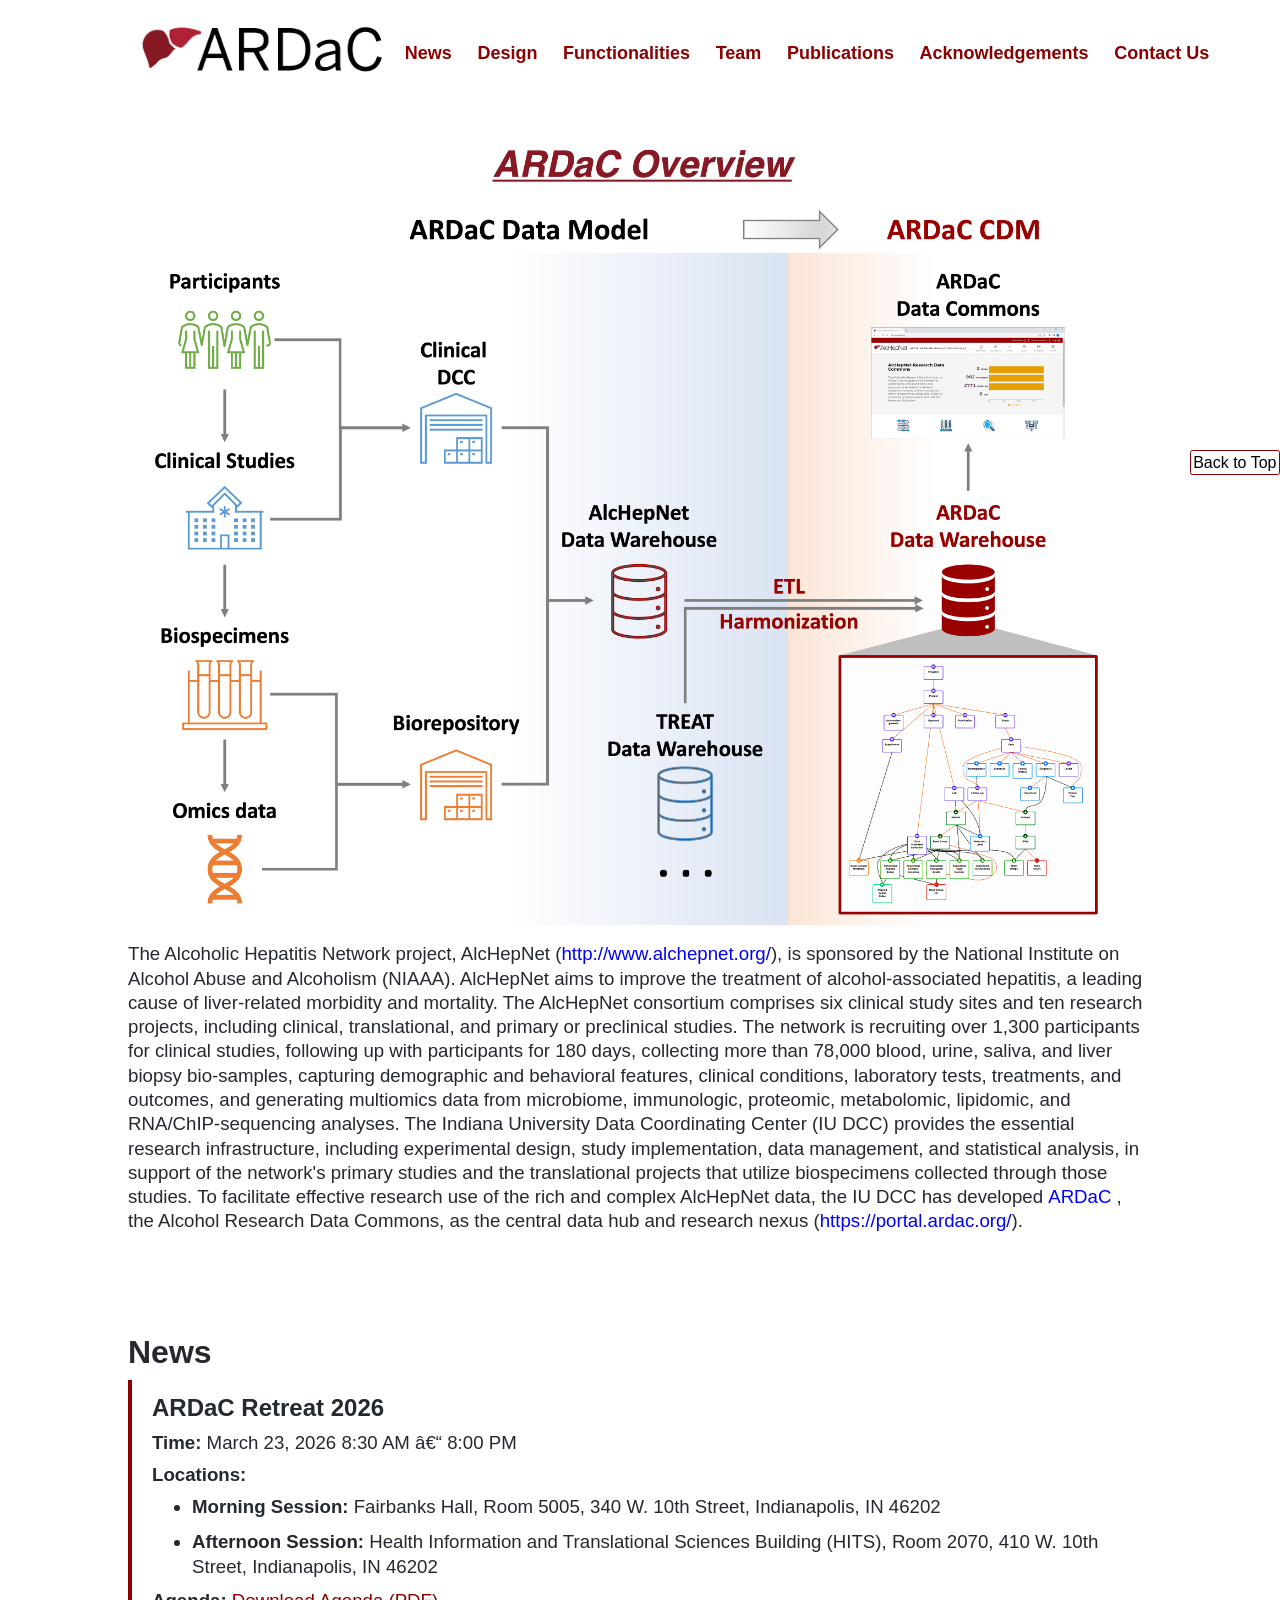
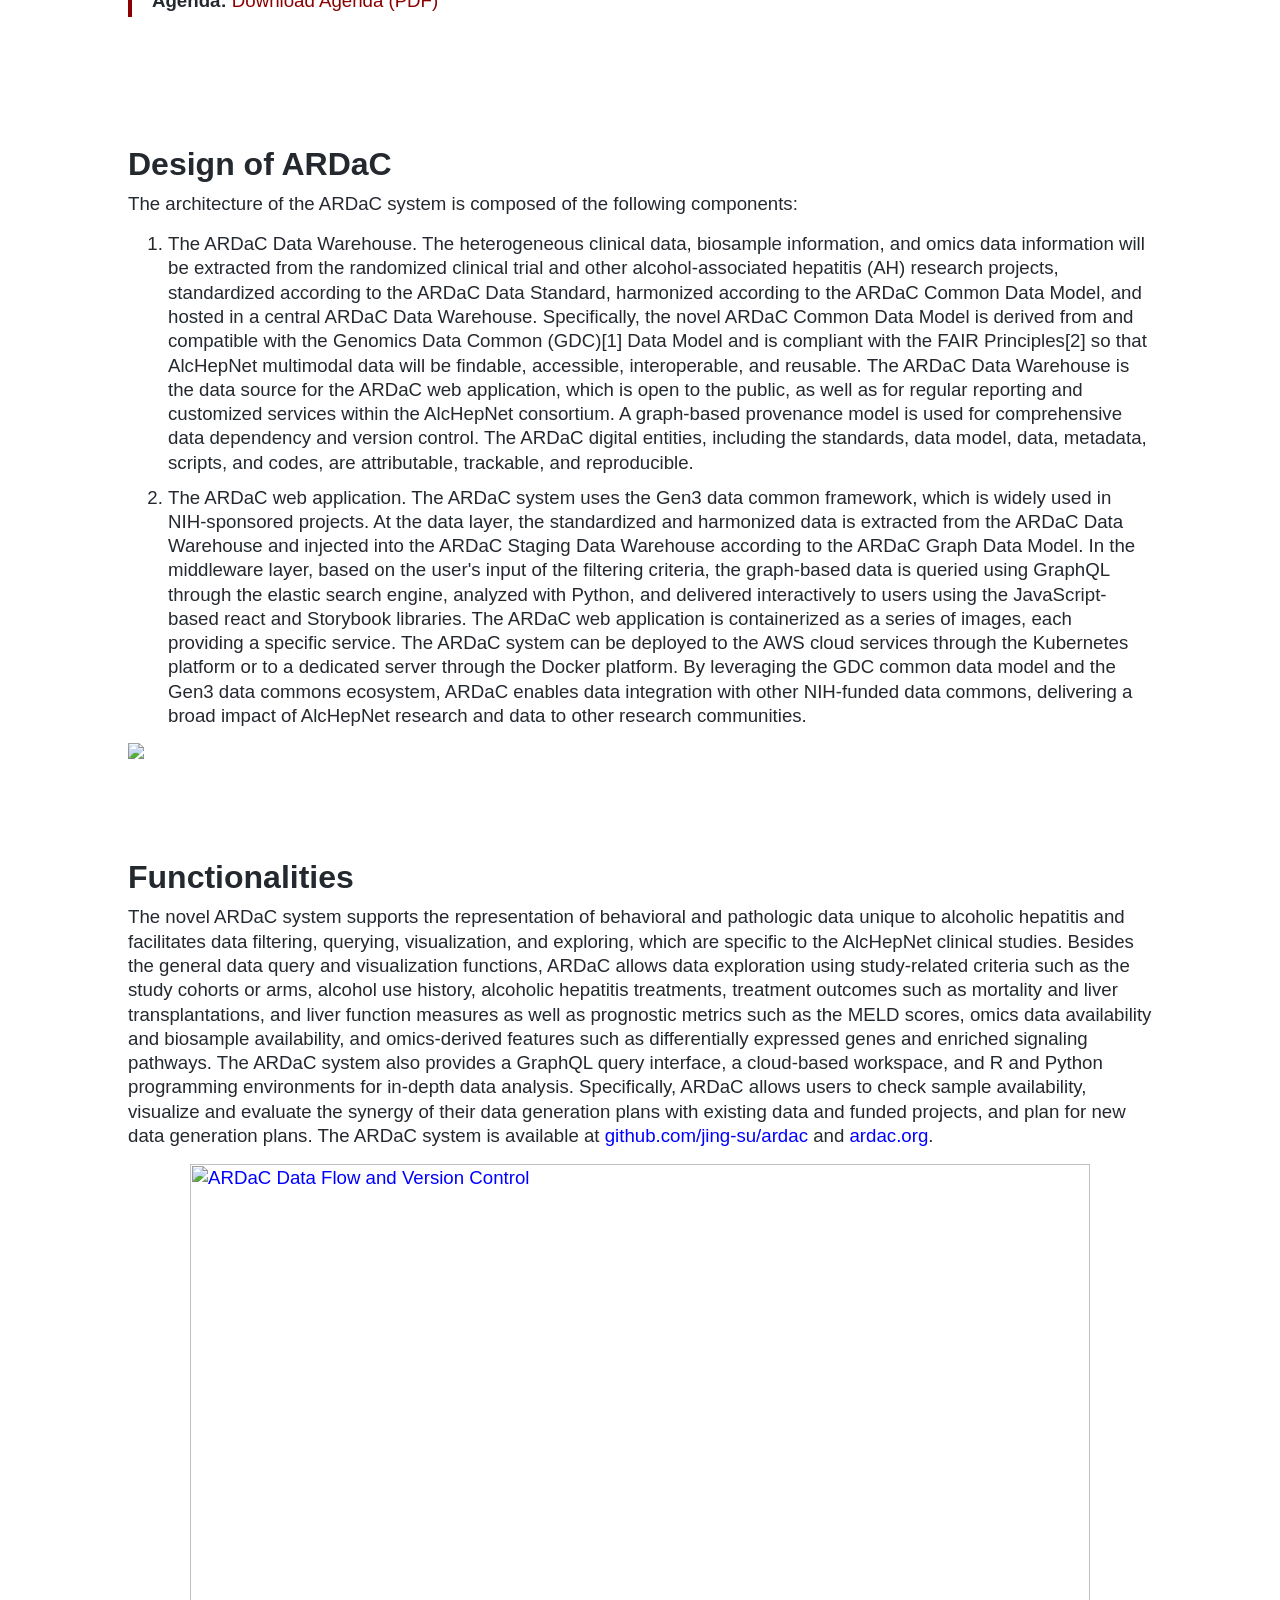
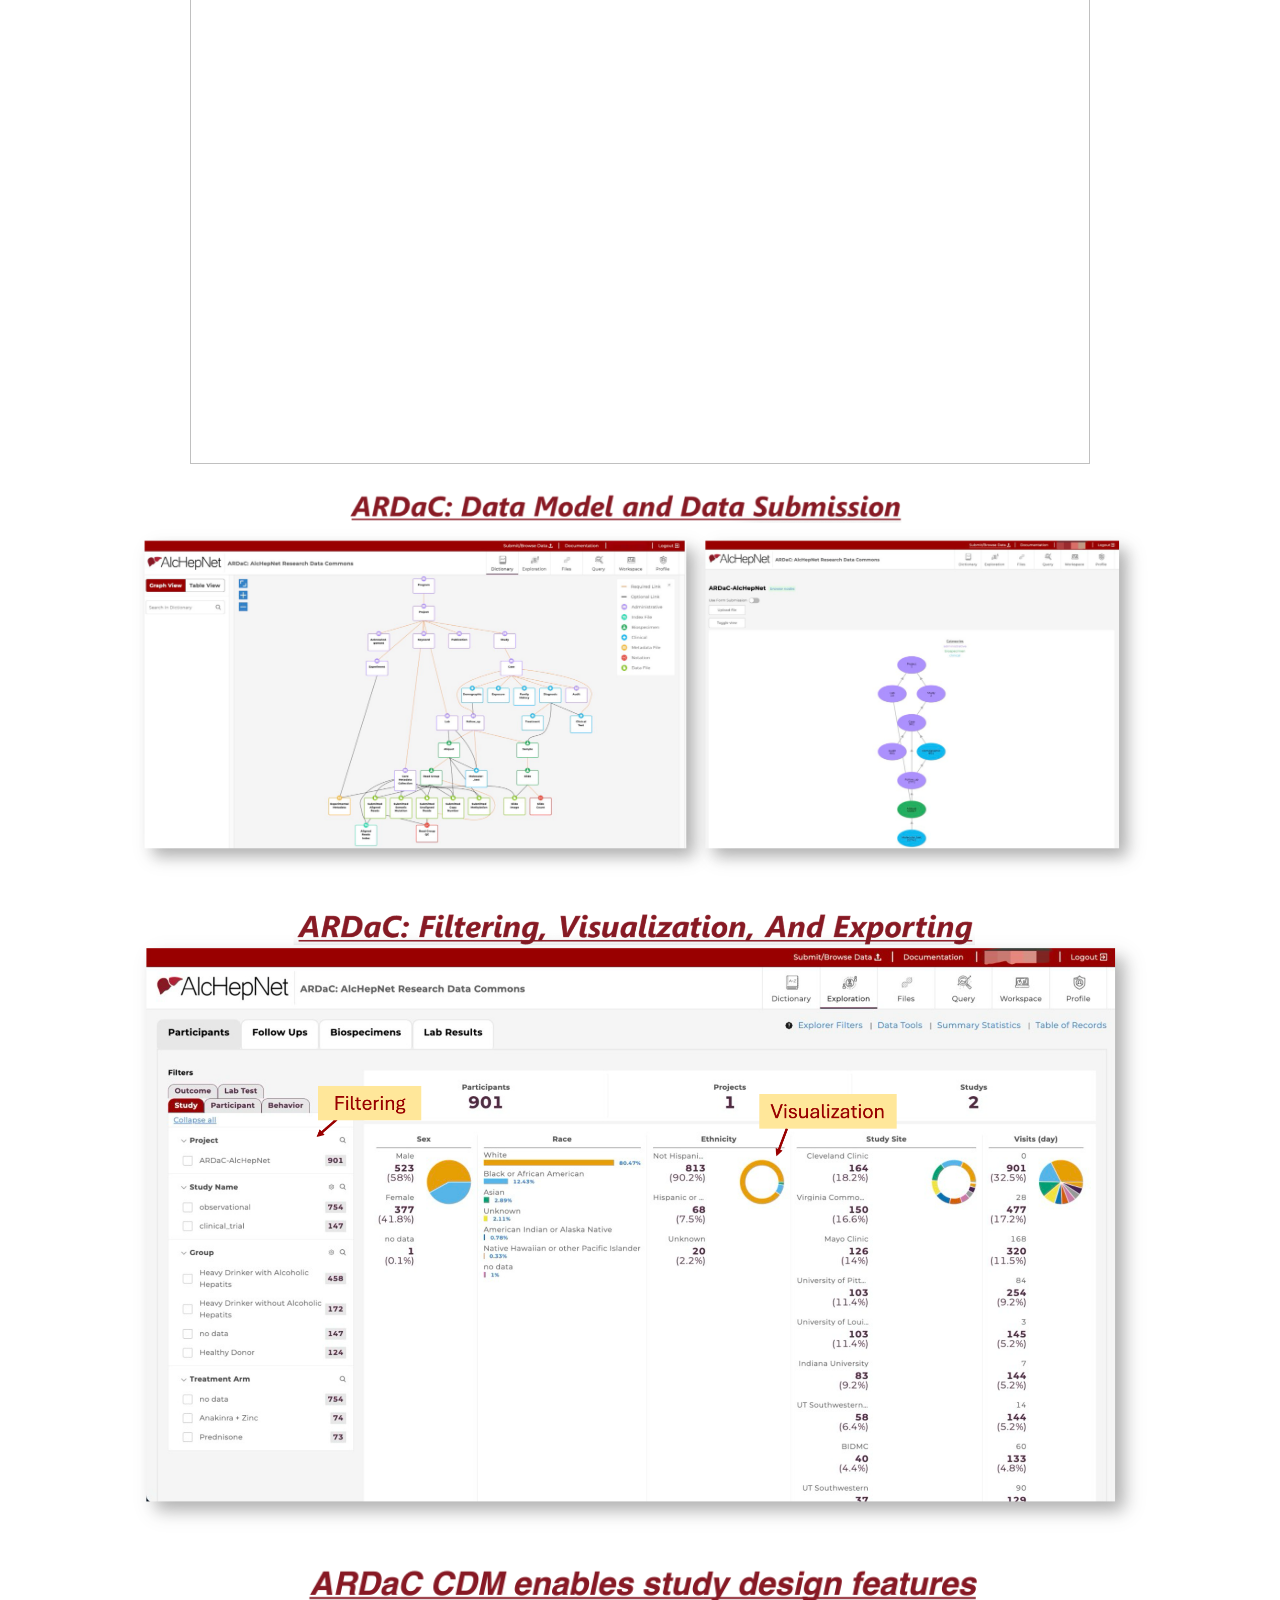
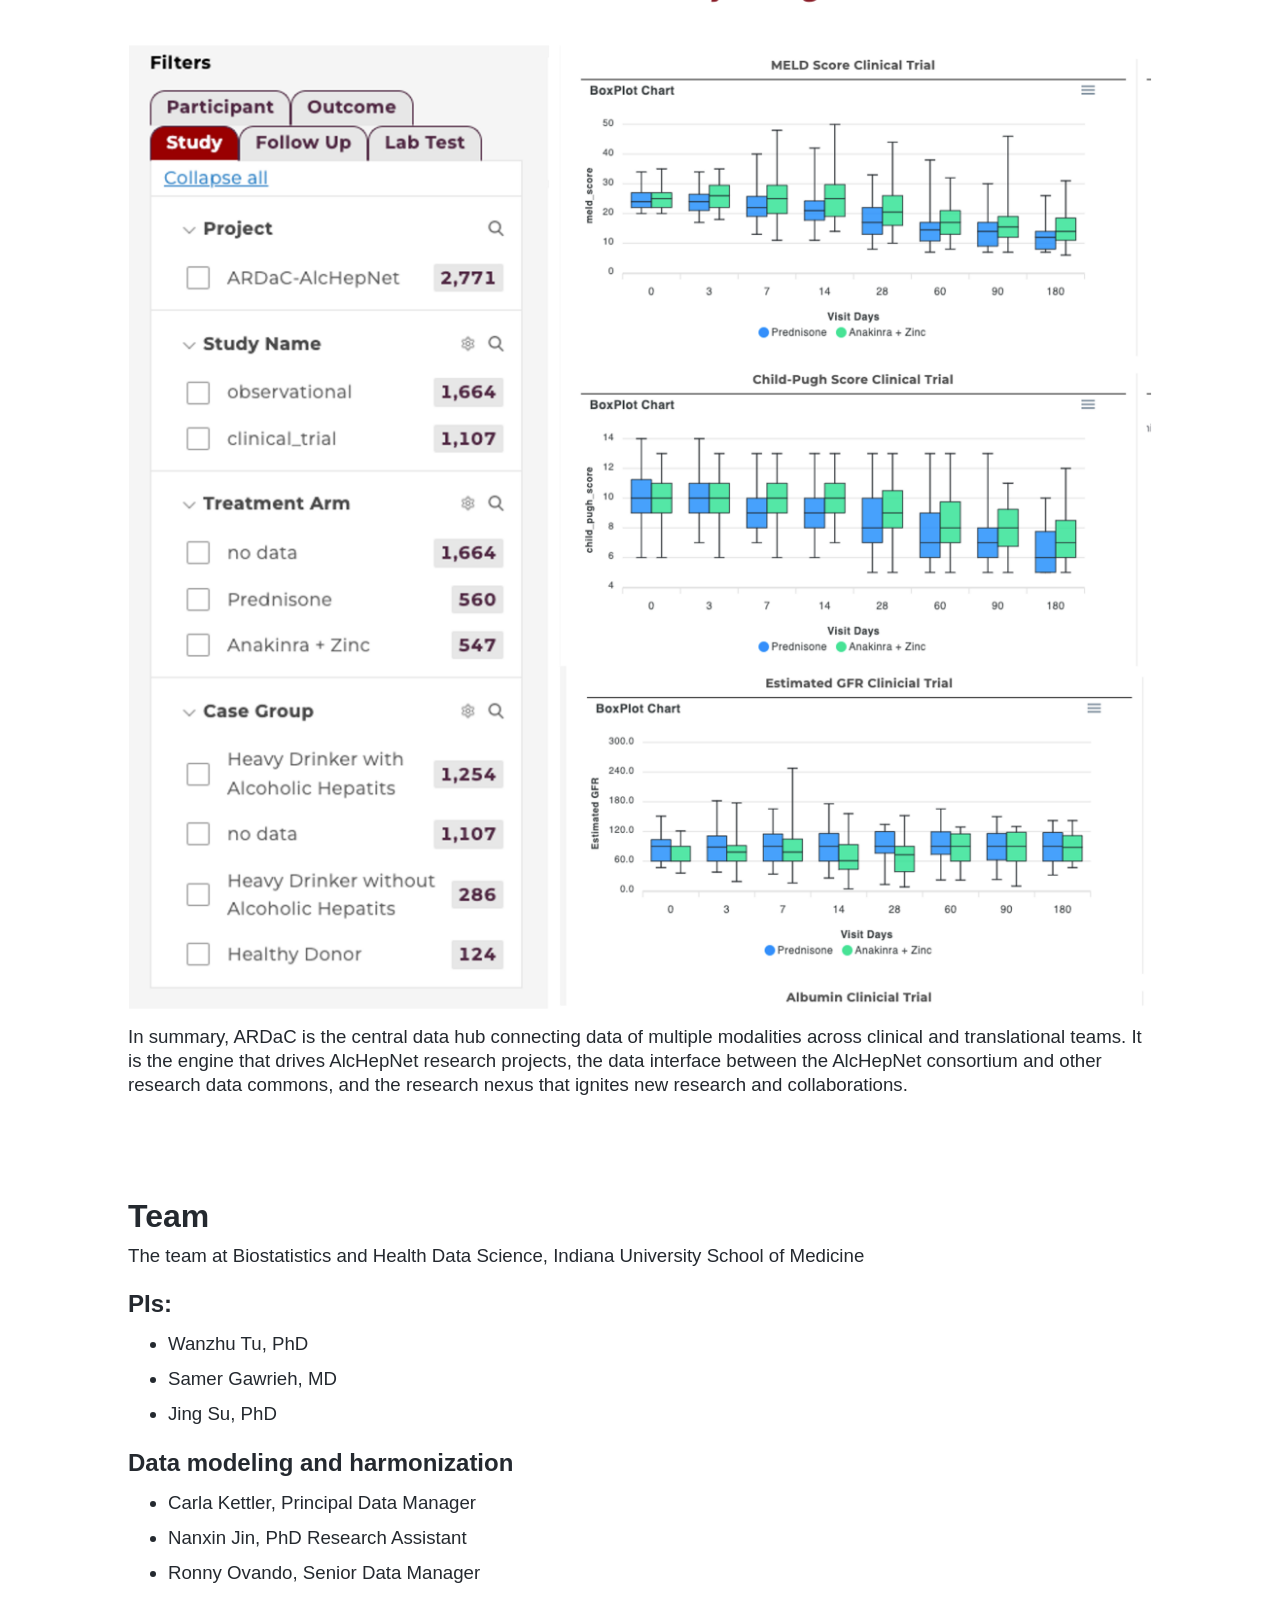
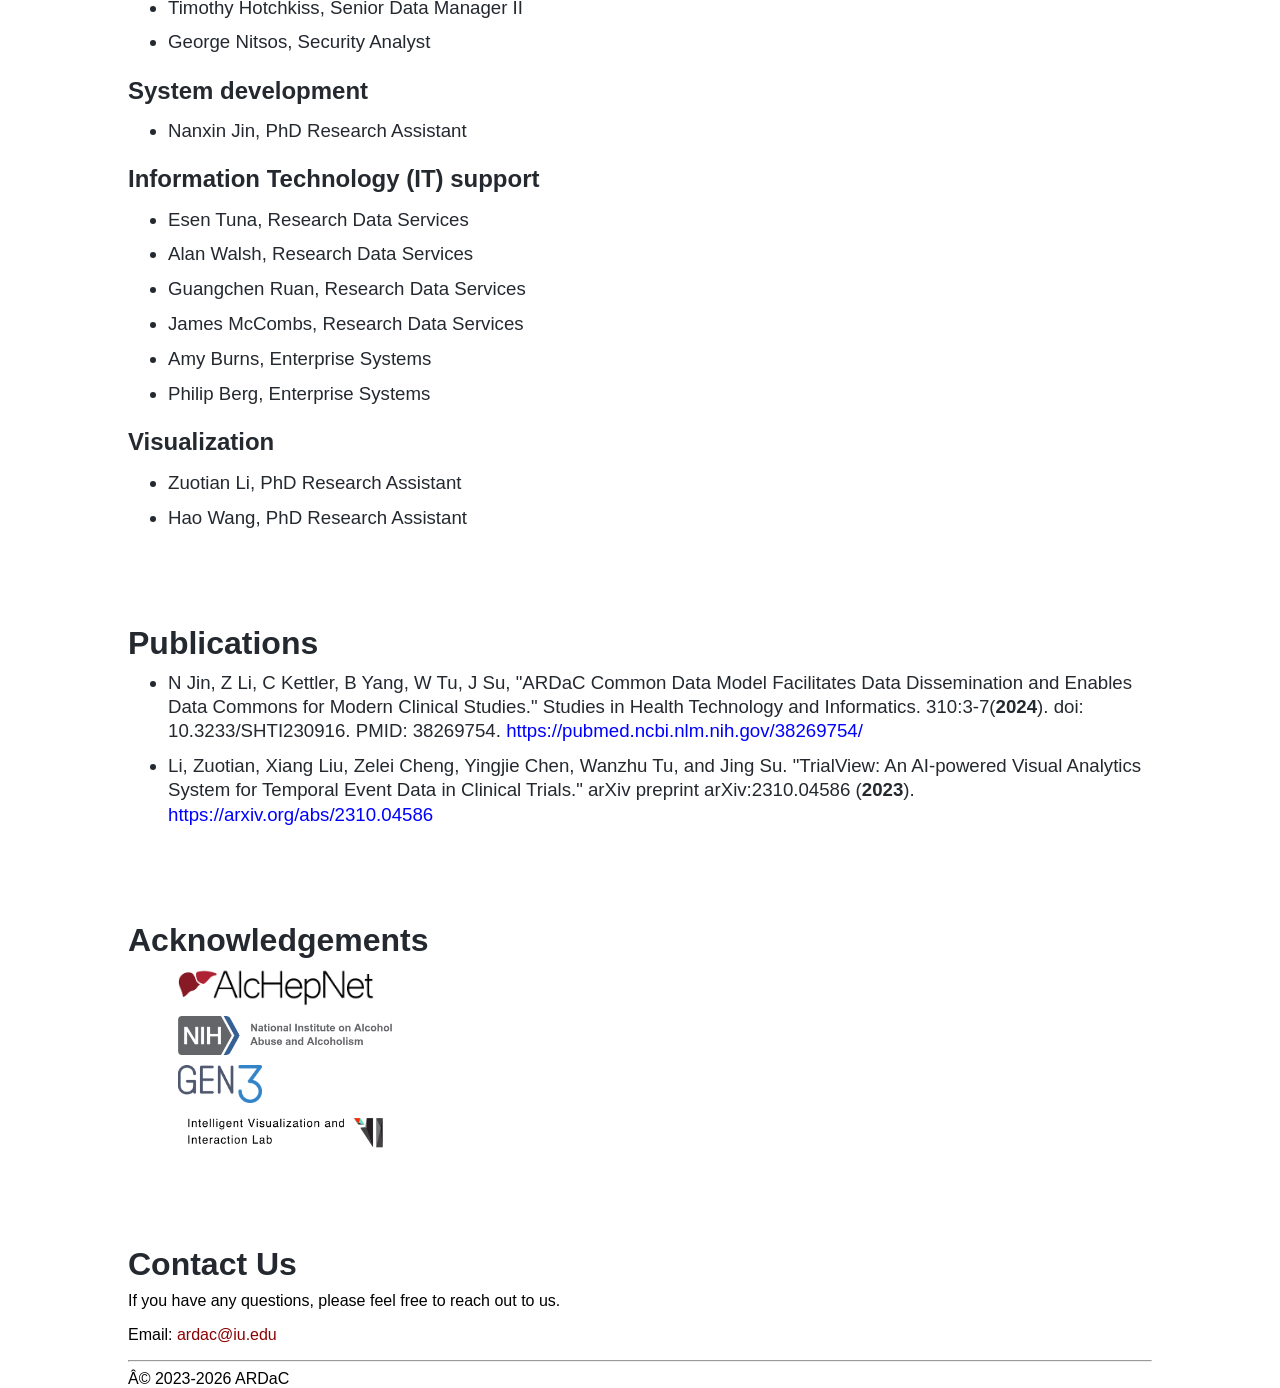
==== src/index.html @ 6adde48e "content update based on Liz feedback" ====
<html>

<head>
    <meta http-equiv=Content-Type content="text/html; charset=windows-1252">
    <meta name=Generator content="Microsoft Word 15 (filtered)">
    <meta name="viewport" content="width=device-width, initial-scale=1">
<style>
    html, body {
    height: 100%;
    margin: 1vw 5vw 5vw 5vw;
    padding: 0;
    box-sizing: border-box;
}

img {
    padding: 0;
    display: block;
    margin: 15px auto;
    max-height: 100%;
    max-width: 100%;
}

p {
    /*text-indent: 2em;*/
    margin-bottom: 1em;
}

a {
    text-decoration: none;
    font-family:"Calibri",sans-serif;
    color:black;
}
<!--
 /* Font Definitions */
@font-face
	{font-family:Wingdings;
	panose-1:5 0 0 0 0 0 0 0 0 0;}
@font-face
	{font-family:"Cambria Math";
	panose-1:2 4 5 3 5 4 6 3 2 4;}
@font-face
	{font-family:Calibri;
	panose-1:2 15 5 2 2 2 4 3 2 4;}
@font-face
	{font-family:"Segoe UI";
	panose-1:2 11 5 2 4 2 4 2 2 3;}
 /* Style Definitions */
 p.MsoNormal, li.MsoNormal, div.MsoNormal
	{margin-top:0in;
	margin-right:0in;
	margin-bottom:8.0pt;
	margin-left:0in;
	line-height:130%;
	font-size:14.0pt;
	font-family:"Calibri",sans-serif;}
.MsoChpDefault
	{font-family:"Calibri",sans-serif;}
.MsoPapDefault
	{margin-bottom:8.0pt;
	line-height:107%;}
@page WordSection1
	{size:8.5in 11.0in;
	margin:1.0in 1.0in 1.0in 1.0in;}
div.WordSection1
	{page:WordSection1;}
 /* List Definitions */
    ol {margin-bottom:0in;}
    ul {margin-bottom:0in;}
-->
    .navigation-item-txt {
        margin-right: 2vw;
        cursor: pointer;
        font-size: 18px;
        color: darkred;
        font-weight: bold;
    }
    .navigation-item-txt:hover {
        color: grey;
        /*text-decoration: underline;*/
    }

    .nav-mobile-icon {
        display: none;
    }
    .navigation-item-container {
        display: flex;
        flex-direction: row;
    }

    @media screen and (max-width: 768px) {
        .nav-mobile-icon {
            display: block;
            cursor: pointer;
            font-size: 18px;
            color: darkred;
            font-weight: bold;
            font-family:"Calibri",sans-serif;
        }
        .navigation-item-container {
            display: none;
            background-color: rgba(255, 255, 255, 0.75);
            position: fixed;
            top: 10vh;
            left: 10px;
            box-shadow: 0 4px 6px rgba(0, 0, 0, 0.1);
            border-radius: 5px;
            z-index: 1000;
            padding: 5px;
        }
        .navigation-item-txt {
            font-size: 16px;
            margin-right: 1vw;
            /*margin-bottom: 1vw;*/
            /*padding: 3px 0;*/
            color: darkred;
        }

        .readMore {
            display: inline;
            color: blue;
            cursor: pointer;
        }
    }

    @media screen and (min-width: 768px) {
        .readMore {
            display: none;
        }

        .moreText {
            display: inline;
        }

        .navigation-item-container {
            display: flex;
            flex-direction: row;
        }
        .nav-mobile-icon {
            display: none;
        }
    }
</style>



</head>

<body lang=EN-US style='word-wrap:break-word'>

<div class="navigation-bar-container"
     style='padding:.5em;height:10vh;width:100vw;margin-bottom:12.0pt;background:
white;position:fixed;top:0;display:flex;align-items: center'>
    <div class="navigation-bar-logo"
         style='width:20%;height:100%;margin-right:1vw;line-height: 10vh;display:flex;align-items: center'
    >
        <a href="#ARDaC">
            <img style="margin:0;max-width:100%;height:auto" src="index_files/Logo_ARDac_4_Edit_1.png">
        </a>
    </div>
    <div class="nav-mobile-icon">
        <p>MENU</p>
    </div>
    <div class="navigation-item-container" style="line-height: 10vh">
        <a href="#News" class="navigation-item-txt">News</a>
        <a href="#Design" class="navigation-item-txt">Design</a>
        <a href="#Functionalities" class="navigation-item-txt">Functionalities</a>
        <a href="#Team" class="navigation-item-txt">Team</a>
        <a href="#Publications" class="navigation-item-txt">Publications</a>
        <a href="#Acknowledgements" class="navigation-item-txt">Acknowledgements</a>
        <a href="#Contact" class="navigation-item-txt">Contact Us</a>
    </div>
</div>

<div class="back-top-tag" style="position:fixed;top:50vh;right:0;border: darkred solid .1vw;padding:.2vw; border-radius:.2vw">
    <a href="#ARDaC">Back to Top</a>
</div>

<div class=WordSection1>

    <p class=MsoNormal style='padding-top:15vh;margin-top:-5vh;margin-bottom:12.0pt;background:white' id="ARDaC">
        <img width=1000 height=auto src="index_files/image005.png" />
    </p>

<p class=MsoNormal style='margin-bottom:12.0pt;background:white'>
    <span style='font-family:"Segoe UI",sans-serif;
color:#24292F'>The Alcoholic Hepatitis Network project, AlcHepNet (<a
            href="http://www.alchepnet.org/"><span
            style='color:blue;text-decoration:none'>http://www.alchepnet.org/</span></a>), is sponsored by the National Institute on Alcohol Abuse and Alcoholism (NIAAA).
        <span class="moreText" style="display: none;">
            AlcHepNet aims to improve the treatment of alcohol-associated hepatitis, a leading cause of liver-related morbidity and mortality. The AlcHepNet consortium comprises six clinical study sites and ten research projects, including clinical, translational, and primary or preclinical studies. The network is recruiting over 1,300 participants for clinical studies, following up with participants for 180 days, collecting more than 78,000 blood, urine, saliva, and liver biopsy bio-samples, capturing demographic and behavioral features, clinical conditions, laboratory tests, treatments, and outcomes, and generating multiomics data from microbiome, immunologic, proteomic, metabolomic, lipidomic, and RNA/ChIP-sequencing analyses. The Indiana University Data Coordinating Center (IU DCC) provides the essential research infrastructure, including experimental design, study implementation, data management, and statistical analysis, in support of the network's primary studies and the translational projects that utilize biospecimens collected through those studies. To facilitate effective research use of the rich and complex AlcHepNet data, the IU DCC has developed <a
                href="http://portal.ardac.org/"><span
                style='color:blue;text-decoration:none'>ARDaC</span></a> , the Alcohol Research Data Commons, as the central data hub and research nexus (<a
                href="https://portal.ardac.org/"><span
                style='color:blue;text-decoration:none'>https://portal.ardac.org/</span></a>).
        </span>
        <a href="javascript:void(0);" class="readMore" style="color: #8b0000;"> ... Read More</a>
    </span>
</p>

<p id="News" class=MsoNormal style='padding-top:15vh;margin-top:-5vh;margin-bottom:12.0pt;
margin-left:0in;background:white'><b><span style='font-size:
24.0pt;font-family:"Segoe UI",sans-serif;color:#24292F'>News</span></b></p>

<div style='margin-bottom:24.0pt;background:white;border-left:4px solid #8b0000;padding:16px 20px;'>
    <p class=MsoNormal style='margin-bottom:8.0pt'><b><span style='font-size:18.0pt;font-family:"Segoe UI",sans-serif;color:#24292F'>ARDaC Retreat 2026</span></b></p>
    <p class=MsoNormal style='margin-bottom:6.0pt'><b><span style='font-family:"Segoe UI",sans-serif;color:#24292F'>Time:</span></b><span style='font-family:"Segoe UI",sans-serif;color:#24292F'> March 23, 2026 8:30 AM – 8:00 PM</span></p>
    <p class=MsoNormal style='margin-bottom:6.0pt'><b><span style='font-family:"Segoe UI",sans-serif;color:#24292F'>Locations:</span></b></p>
    <ul type=disc style='margin-top:0'>
        <li class=MsoNormal style='color:#24292F;background:white'><span style='font-family:"Segoe UI",sans-serif'><b>Morning Session:</b> Fairbanks Hall, Room 5005, 340 W. 10th Street, Indianapolis, IN 46202</span></li>
        <li class=MsoNormal style='color:#24292F;margin-top:3.0pt;background:white'><span style='font-family:"Segoe UI",sans-serif'><b>Afternoon Session:</b> Health Information and Translational Sciences Building (HITS), Room 2070, 410 W. 10th Street, Indianapolis, IN 46202</span></li>
    </ul>
    <p class=MsoNormal style='margin-bottom:0'><b><span style='font-family:"Segoe UI",sans-serif;color:#24292F'>Agenda:</span></b><span style='font-family:"Segoe UI",sans-serif;color:#24292F'> </span><a href="files/Final%20ARDaC%202026%20Annual%20Retreat%20Agenda.pdf" target="_blank" style='font-family:"Segoe UI",sans-serif;color:#8b0000;text-decoration:none'>Download Agenda (PDF)</a></p>
</div>

<p id="Design" class=MsoNormal style='padding-top:15vh;margin-top:-5vh;margin-bottom:12.0pt;
margin-left:0in;background:white'><b><span style='font-size:
24.0pt;font-family:"Segoe UI",sans-serif;color:#24292F'>Design of ARDaC</span></b></p>

<p class=MsoNormal style='margin-bottom:12.0pt;background:
white'><span style='font-family:"Segoe UI",sans-serif;
color:#24292F'>The architecture of the ARDaC system is composed of the following components:</span></p>

<ol start=1 type=1>
 <li class=MsoNormal style='color:#24292F;background:white'>
     <span style='font-family:"Segoe UI",sans-serif'>The ARDaC Data Warehouse. The heterogeneous clinical data, biosample information, and omics data information will be extracted from the randomized clinical trial and other alcohol-associated hepatitis (AH) research projects,
         <span class="moreText" style="display: none;">
             standardized according to the ARDaC Data Standard, harmonized according to the ARDaC Common Data Model, and hosted in a central ARDaC Data Warehouse. Specifically, the novel ARDaC Common Data Model is derived from and compatible with the Genomics Data Common (GDC)[1] Data Model and is compliant with the FAIR Principles[2] so that AlcHepNet multimodal data will be findable, accessible, interoperable, and reusable. The ARDaC Data Warehouse is the data source for the ARDaC web application, which is open to the public, as well as for regular reporting and customized services within the AlcHepNet consortium. A graph-based provenance model is used for comprehensive data dependency and version control. The ARDaC digital entities, including the standards, data model, data, metadata, scripts, and codes, are attributable, trackable, and reproducible.
         </span>
         <a href="javascript:void(0);" class="readMore" style="color: #8b0000;"> ... Read More</a>
     </span>
 </li>

 <li class=MsoNormal style='color:#24292F;margin-top:3.0pt;
     background:white'>
     <span style='font-family:"Segoe UI",sans-serif'>The ARDaC web application. The ARDaC system uses the Gen3 data common framework, which is widely used in NIH-sponsored projects.
        <span class="moreText" style="display: none;">
        At the data layer, the standardized and harmonized data is extracted from the ARDaC Data Warehouse and injected into the ARDaC Staging Data Warehouse according to the ARDaC Graph Data Model. In the middleware layer, based on the user's input of the filtering criteria, the graph-based data is queried using GraphQL through the elastic search engine, analyzed with Python, and delivered interactively to users using the JavaScript-based react and Storybook libraries. The ARDaC web application is containerized as a series of images, each providing a specific service. The ARDaC system can be deployed to the AWS cloud services through the Kubernetes platform or to a dedicated server through the Docker platform. By leveraging the GDC common data model and the Gen3 data commons ecosystem, ARDaC enables data integration with other NIH-funded data commons, delivering a broad impact of AlcHepNet research and data to other research communities.
        </span>
         <a href="javascript:void(0);" class="readMore" style="color: #8b0000;"> ... Read More</a>
     </span>
 </li>

</ol>

<!--    <p class=MsoNormal style='margin-bottom:12.0pt;background:white'>-->
<!--        <img width=1000 height=auto src="index_files/image005.png" />-->
<!--    </p>-->

<p class=MsoNormal style='margin-bottom:12.0pt;background:white'>
    <img src="index_files/image001.png" />
</p>

<p id="Functionalities" class=MsoNormal style='padding-top:15vh;margin-top:-5vh;margin-bottom:12.0pt;background:
white'><b><span style='font-size:24.0pt;font-family:"Segoe UI",sans-serif;
color:#24292F'>Functionalities</span></b></p>

<p class=MsoNormal style='margin-bottom:12.0pt;background:
white'>
    <span style='font-family:"Segoe UI",sans-serif;
color:#24292F'>The novel ARDaC system supports the representation of behavioral and pathologic data unique to alcoholic hepatitis and facilitates data filtering, querying, visualization, and exploring,
        <span class="moreText" style="display: none;">
             which are specific to the AlcHepNet clinical studies. Besides the general data query and visualization functions, ARDaC allows data exploration using study-related criteria such as the study cohorts or arms, alcohol use history, alcoholic hepatitis treatments, treatment outcomes such as mortality and liver transplantations, and liver function measures as well as prognostic metrics such as the MELD scores, omics data availability and biosample availability, and omics-derived features such as differentially expressed genes and enriched signaling pathways. The ARDaC system also provides a GraphQL query interface, a cloud-based workspace, and R and Python programming environments for in-depth data analysis. Specifically, ARDaC allows users to check sample availability, visualize and evaluate the synergy of their data generation plans with existing data and funded projects, and plan for new data generation plans. The ARDaC system is available at&nbsp;<a
                href="https://github.com/Su-informatics-lab/ardac"><span
                style='color:blue;text-decoration:none'>github.com/jing-su/ardac</span></a>&nbsp;and&nbsp;<a
                href="http://www.ardac.org"><span
                style='color:blue;text-decoration:none'>ardac.org</span></a>.
        </span>
        <a href="javascript:void(0);" class="readMore" style="color: #8b0000;"> ... Read More</a>
    </span>
</p>

<p class=MsoNormal style='margin-bottom:12.0pt;background:
white'><span style='color:black'><a
href="https://github.com/jing-su/ardac/blob/master/ARDaC_VersionControl.png"
target="_blank"><span style='font-family:"Segoe UI",sans-serif;
color:blue;text-decoration:none'><img border=0 width=900 height=auto
id="Picture 6" src="index_files/image002.png"
alt="ARDaC Data Flow and Version Control"></span></a></span></p>

<p class=MsoNormal style='margin-bottom:12.0pt;background:
white'><span style='color:black'><a
href="https://github.com/jing-su/ardac/blob/master/ARDaC_DataModel.png"
target="_blank"><span style='font-family:"Segoe UI",sans-serif;
color:blue;text-decoration:none'><img border=0 width=2000 height="auto"
                                      id="Picture 7" src="index_files/image003.png" alt="ARDaC Data Model"></span></a></span></p>

<p class=MsoNormal style='margin-bottom:12.0pt;background:
white'><span style='color:black'><a
href="https://github.com/jing-su/ardac/blob/master/ARDaC_Filtering_Vis_Exporting.png"
target="_blank"><span style='font-family:"Segoe UI",sans-serif;
color:blue;text-decoration:none'><img border=0 width=1700 height=auto
                                      id="Picture 8" src="index_files/image004.png" alt="ARDaC Interface Example"></span></a></span></p>

    <p class=MsoNormal style='margin-bottom:12.0pt;background:white'>
        <img width=1100 height=auto src="index_files/image006.png" />
    </p>

<p class=MsoNormal style='margin-bottom:12.0pt;background:
white'><span style='font-family:"Segoe UI",sans-serif;
color:#24292F'>In summary, ARDaC is the central data hub connecting data of multiple modalities across clinical and translational teams. It is the engine that drives AlcHepNet research projects, the data interface between the AlcHepNet consortium and other research data commons, and the research nexus that ignites new research and collaborations.</span></p>

<p id="Team" class=MsoNormal style='padding-top:15vh;margin-top:-5vh;margin-bottom:12.0pt;
margin-left:0in;background:white'><b><span style='font-size:
24.0pt;font-family:"Segoe UI",sans-serif;color:#24292F'>Team</span></b></p>

<p class=MsoNormal style='margin-bottom:12.0pt;margin-left:0in;background:white'><span style='font-size:14pt;font-family:"Segoe UI",sans-serif;color:#24292F'>The team at Biostatistics and Health Data Science, Indiana University School of Medicine</span></p>

<p class=MsoNormal style='margin-top:.25in;margin-right:0in;margin-bottom:12.0pt;
margin-left:0in;background:white'><b><span style='font-size:
18.0pt;font-family:"Segoe UI",sans-serif;color:#24292F'>PIs:</span></b></p>

<ul type=disc>
 <li class=MsoNormal style='color:#24292F;background:white'><span
     style='font-family:"Segoe UI",sans-serif'>Wanzhu Tu, PhD</span></li>
 <li class=MsoNormal style='color:#24292F;margin-top:3.0pt;
     background:white'><span style='font-family:"Segoe UI",sans-serif'>Samer Gawrieh, MD</span></li>
 <li class=MsoNormal style='color:#24292F;margin-top:3.0pt;
     background:white'><span style='font-family:"Segoe UI",sans-serif'>Jing Su, PhD</span></li>
</ul>

<p class=MsoNormal style='margin-top:.25in;margin-right:0in;margin-bottom:12.0pt;
margin-left:0in;background:white'><b><span style='font-size:
18.0pt;font-family:"Segoe UI",sans-serif;color:#24292F'>Data modeling and harmonization</span></b></p>

<ul type=disc>
 <li class=MsoNormal style='color:#24292F;margin-top:3.0pt;
     background:white'><span style='font-family:"Segoe UI",sans-serif'>Carla Kettler, Principal Data Manager</span></li>
    <li class=MsoNormal style='color:#24292F;margin-top:3.0pt;
     background:white'><span style='font-family:"Segoe UI",sans-serif'>Nanxin Jin, PhD Research Assistant</span></li>
 <li class=MsoNormal style='color:#24292F;margin-top:3.0pt;
     background:white'><span style='font-family:"Segoe UI",sans-serif'>Ronny Ovando, Senior Data Manager</span></li>
 <li class=MsoNormal style='color:#24292F;margin-top:3.0pt;
     background:white'><span style='font-family:"Segoe UI",sans-serif'>Timothy Hotchkiss, Senior Data Manager II</span></li>
    <li class=MsoNormal style='color:#24292F;margin-top:3.0pt;
     background:white'><span style='font-family:"Segoe UI",sans-serif'>George Nitsos, Security Analyst</span></li>
</ul>

<p class=MsoNormal style='margin-top:.25in;margin-right:0in;margin-bottom:12.0pt;
margin-left:0in;background:white'><b><span style='font-size:
18.0pt;font-family:"Segoe UI",sans-serif;color:#24292F'>System development</span></b></p>

<ul type=disc>
 <li class=MsoNormal style='color:#24292F;margin-top:3.0pt;
     background:white'><span style='font-family:"Segoe UI",sans-serif'>Nanxin Jin, PhD Research Assistant</span></li>
</ul>

<!--add Information Technology (IT) support   -->
    <p class=MsoNormal style='margin-top:.25in;margin-right:0in;margin-bottom:12.0pt;
margin-left:0in;background:white'><b><span style='font-size:
18.0pt;font-family:"Segoe UI",sans-serif;color:#24292F'>Information Technology (IT) support</span></b></p>

    <ul type=disc>
        <li class=MsoNormal style='color:#24292F;background:white'><span style='font-family:"Segoe UI",sans-serif'>Esen Tuna, Research Data Services</span></li>
        <li class=MsoNormal style='color:#24292F;margin-top:3.0pt;
     background:white'><span style='font-family:"Segoe UI",sans-serif'>Alan Walsh, Research Data Services</span></li>
        <li class=MsoNormal style='color:#24292F;margin-top:3.0pt;
     background:white'><span style='font-family:"Segoe UI",sans-serif'>Guangchen Ruan, Research Data Services</span></li>
        <li class=MsoNormal style='color:#24292F;margin-top:3.0pt;
     background:white'><span style='font-family:"Segoe UI",sans-serif'>James McCombs, Research Data Services</span></li>
        <li class=MsoNormal style='color:#24292F;margin-top:3.0pt;
     background:white'><span style='font-family:"Segoe UI",sans-serif'>Amy Burns, Enterprise Systems</span></li>
        <li class=MsoNormal style='color:#24292F;margin-top:3.0pt;
     background:white'><span style='font-family:"Segoe UI",sans-serif'>Philip Berg, Enterprise Systems</span></li>
    </ul>

<p class=MsoNormal style='margin-top:.25in;margin-right:0in;margin-bottom:12.0pt;
margin-left:0in;background:white'><b><span style='font-size:
18.0pt;font-family:"Segoe UI",sans-serif;color:#24292F'>Visualization</span></b></p>
    <ul type=disc>
        <li class=MsoNormal style='color:#24292F;background:white'><span
                style='font-family:"Segoe UI",sans-serif'>Zuotian Li, PhD Research Assistant</span></li>
        <li class=MsoNormal style='color:#24292F;margin-top:3.0pt;
     background:white'><span style='font-family:"Segoe UI",sans-serif'>Hao Wang, PhD Research Assistant</span></li>
    </ul>

    <p id="Publications" class=MsoNormal style='padding-top:15vh;margin-top:-5vh;margin-bottom:12.0pt;
margin-left:0in;background:white'><b><span style='font-size:
24.0pt;font-family:"Segoe UI",sans-serif;color:#24292F'>Publications</span></b></p>
    <ul type=disc>
        <li class=MsoNormal style='color:#24292F;background:white'><span
                style='font-family:"Segoe UI",sans-serif'>N Jin, Z Li, C Kettler, B Yang, W Tu, J Su, "ARDaC Common Data Model Facilitates Data Dissemination and Enables Data Commons for Modern Clinical Studies." Studies in Health Technology and Informatics. 310:3-7(<b>2024</b>). doi: 10.3233/SHTI230916. PMID: 38269754.
            <a href="https://pubmed.ncbi.nlm.nih.gov/38269754/"><span
                    style='color:blue;text-decoration:none'>https://pubmed.ncbi.nlm.nih.gov/38269754/</span></a>
            </span></li>

        <li class=MsoNormal style='color:#24292F;margin-top:3.0pt; background:white'><span style='font-family:"Segoe UI",sans-serif'>Li, Zuotian, Xiang Liu, Zelei Cheng, Yingjie Chen, Wanzhu Tu, and Jing Su. "TrialView: An AI-powered Visual Analytics System for Temporal Event Data in Clinical Trials." arXiv preprint arXiv:2310.04586 (<b>2023</b>).
           <a href="https://arxiv.org/abs/2310.04586"><span
                   style='color:blue;text-decoration:none'>https://arxiv.org/abs/2310.04586</span></a>
            </span></li>
    </ul>

<!--<p class=MsoNormal>&nbsp;</p>-->
    <p id="Acknowledgements" class=MsoNormal style='padding-top:15vh;margin-top:-5vh;margin-bottom:12.0pt;
margin-left:0in;background:white'><b><span style='font-size:
24.0pt;font-family:"Segoe UI",sans-serif;color:#24292F'>Acknowledgements</span></b></p>
    <ul type=disc>
        <a href="http://www.alchepnet.org/" target="_blank" style="text-decoration: none; color: inherit;">
            <div style="display: flex; align-items: center; margin:10px;">
                <img src="index_files/Logo_AlcHepNet_4_Edit_2.png" alt="AIcHepNet" style="margin-right:10px;margin:0;max-width:100%;height:3vw">
<!--                <div>AIcHepNet</div>-->
            </div>
        </a>
        <a href="https://www.niaaa.nih.gov/" target="_blank" style="text-decoration: none; color: inherit;">
            <div style="display: flex; align-items: center; margin:10px;">
                <img src="index_files/niaaa-logo.png" alt="AIcHepNet" style="margin-right:10px;margin:0;max-width:100%;height:3vw">
<!--                <div>NIAAA</div>-->
            </div>
        </a>
        <a href="https://gen3.org/" target="_blank" style="text-decoration: none; color: inherit;">
            <div style="display: flex; align-items: center; margin:10px;">
                <img src="index_files/Logo_GEN3.png" alt="GEN3" style="margin-right:10px;margin:0;max-width:100%;height:3vw">
<!--                <div>GEN3</div>-->
            </div>
        </a>
        <a href="https://va.tech.purdue.edu/ivil/index.html" target="_blank" style="text-decoration: none; color: inherit;">
            <div style="display: flex; align-items: center; margin:10px;">
                <img src="index_files/Logo_PIVIL.png" alt="PIVIL" style="margin-right:10px;margin:0;max-width:100%;height:3vw">
<!--                <div>PIVIL</div>-->
            </div>
        </a>

    </ul>

    <p id="Contact" class=MsoNormal style='padding-top:15vh;margin-top:-5vh;margin-bottom:12.0pt;
margin-left:0in;background:white'><b><span style='font-size:
24.0pt;font-family:"Segoe UI",sans-serif;color:#24292F'>Contact Us</span></b></p>
    <p style='font-family:"Segoe UI",sans-serif'>If you have any questions, please feel free to reach out to us.</p>
    <p style='font-family:"Segoe UI",sans-serif'>Email: <a href="mailto:ardac@iu.edu" style="color: #8b0000; text-decoration: none;">ardac@iu.edu</a></p>


</div>

<hr>

<div class="footer">
    <div class="copyright" style='font-family:"Segoe UI",sans-serif'>
        © 2023-2026 ARDaC
    </div>
</div>

<script>
    document.addEventListener('DOMContentLoaded', function () {
        const mobileIcon = document.querySelector('.nav-mobile-icon');
        const navigation = document.querySelector('.navigation-item-container');

        // Toggle navigation display on mobile
        mobileIcon.addEventListener('click', function() {
            if (navigation.style.display === "none" || navigation.style.display === "") {
                navigation.style.display = "flex";
                navigation.style.flexDirection = "column";
            } else {
                navigation.style.display = "none";
            }
        });

        // Hide navigation when clicking outside of it
        // document.addEventListener('click', function(e) {
        //     if (!navigation.contains(e.target) && !mobileIcon.contains(e.target) && navigation.style.display === "flex") {
        //         navigation.style.display = "none";
        //     }
        // });
        document.addEventListener('click', function(e) {
            let isMobileView = window.innerWidth <= 768;
            if (isMobileView && !navigation.contains(e.target) && !mobileIcon.contains(e.target) && navigation.style.display === "flex") {
                navigation.style.display = "none";
            }
        });

        // Read more buttons functionality
        const readMoreButtons = document.querySelectorAll('.readMore');
        readMoreButtons.forEach(function(btn) {
            btn.onclick = function() {
                let moreText = this.previousElementSibling;
                if (moreText.style.display === "none") {
                    moreText.style.display = "inline";
                    this.textContent = "Read Less";
                } else {
                    moreText.style.display = "none";
                    this.textContent = "Read More";
                }
            };
        });

        // Adjust text display based on screen size
        function adjustTextDisplay() {
            let screenWidth = window.innerWidth || document.documentElement.clientWidth;
            let moreTexts = document.getElementsByClassName("moreText");
            let readMoreBtns = document.getElementsByClassName("readMore");

            for (let i = 0; i < moreTexts.length; i++) {
                if (screenWidth >= 768) {
                    moreTexts[i].style.display = "inline";
                    readMoreBtns[i].style.display = "none";
                } else {
                    moreTexts[i].style.display = "none";
                    readMoreBtns[i].style.display = "inline";
                    readMoreBtns[i].textContent = "Read More";
                }
            }

            // Ensure navigation is correctly displayed or hidden
            if (screenWidth >= 768) {
                navigation.style.display = "flex";
                navigation.style.flexDirection = "row";
                mobileIcon.style.display = "none";
            } else {
                mobileIcon.style.display = "block";
                navigation.style.display = "none";
            }
        }

        // Listen to resize events
        window.addEventListener('resize', adjustTextDisplay);
        adjustTextDisplay();  // Initial call to set up everything
    });

</script>

</body>

</html>
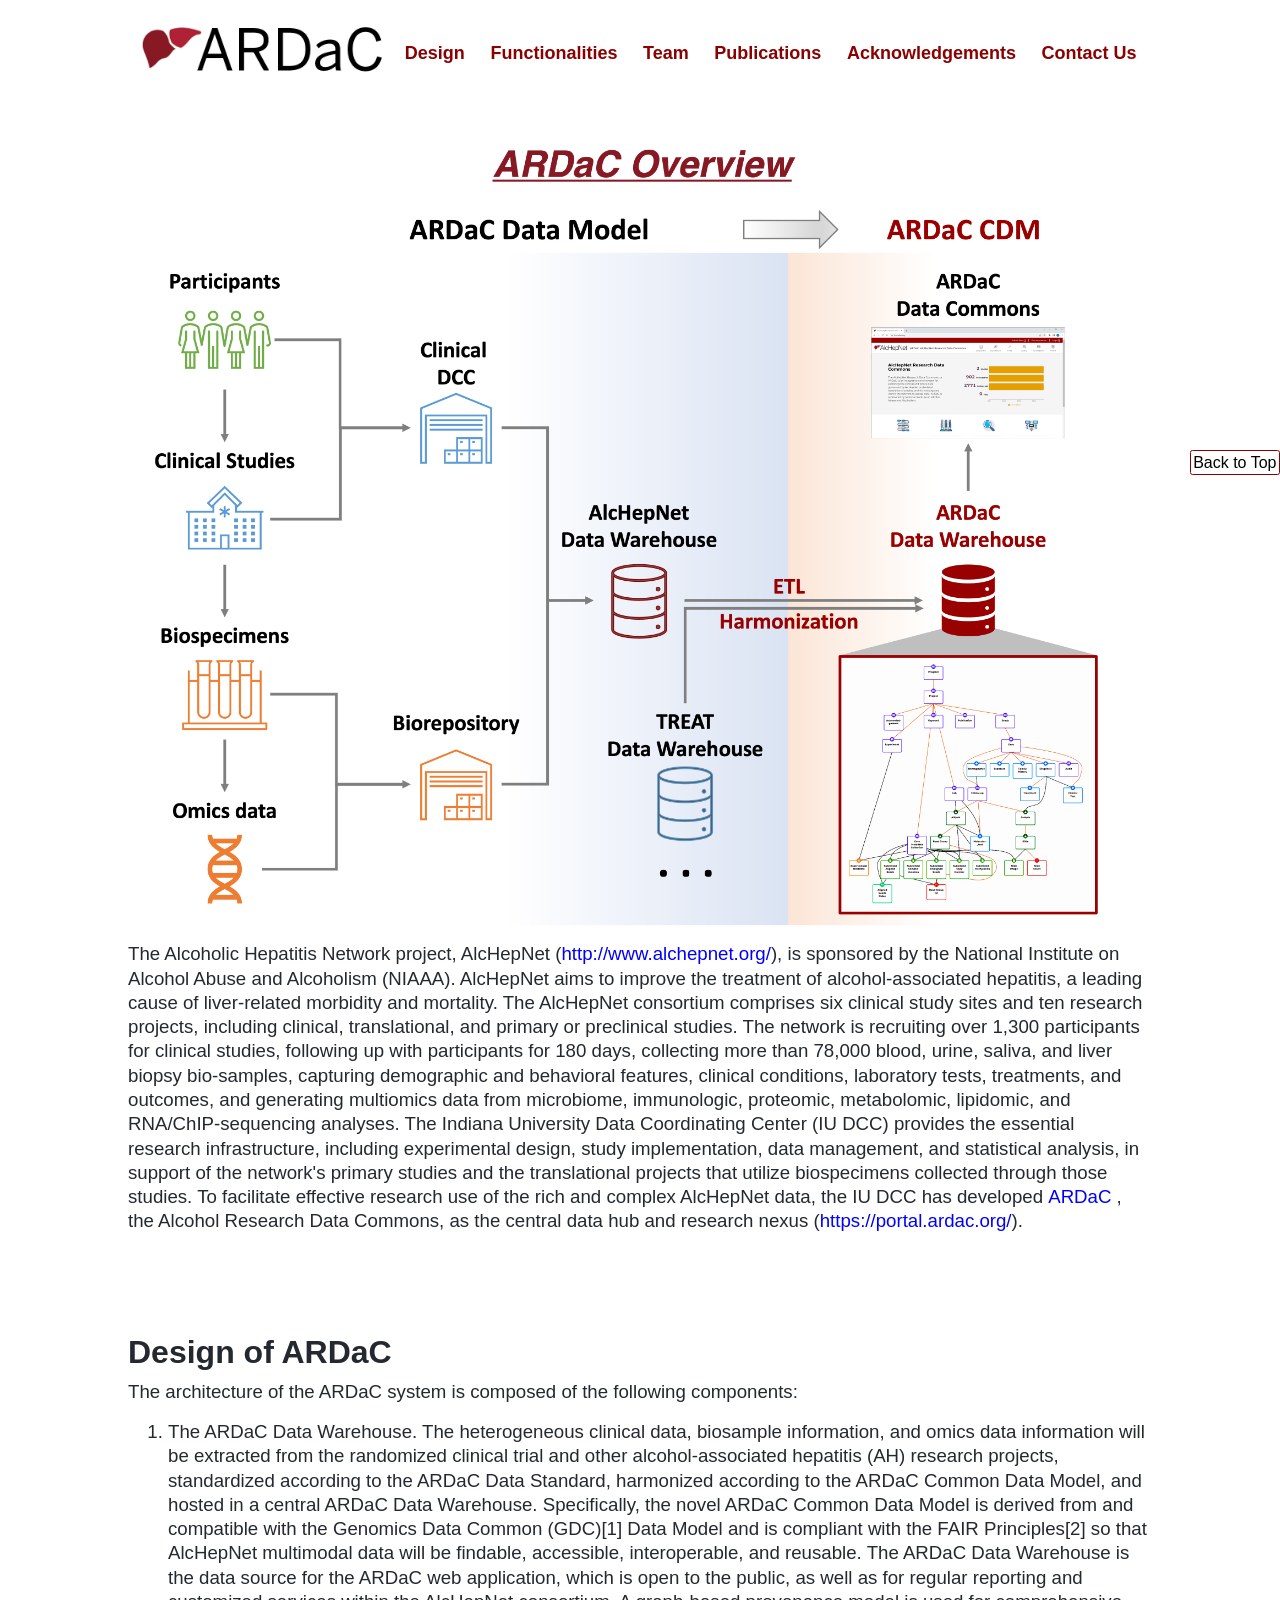
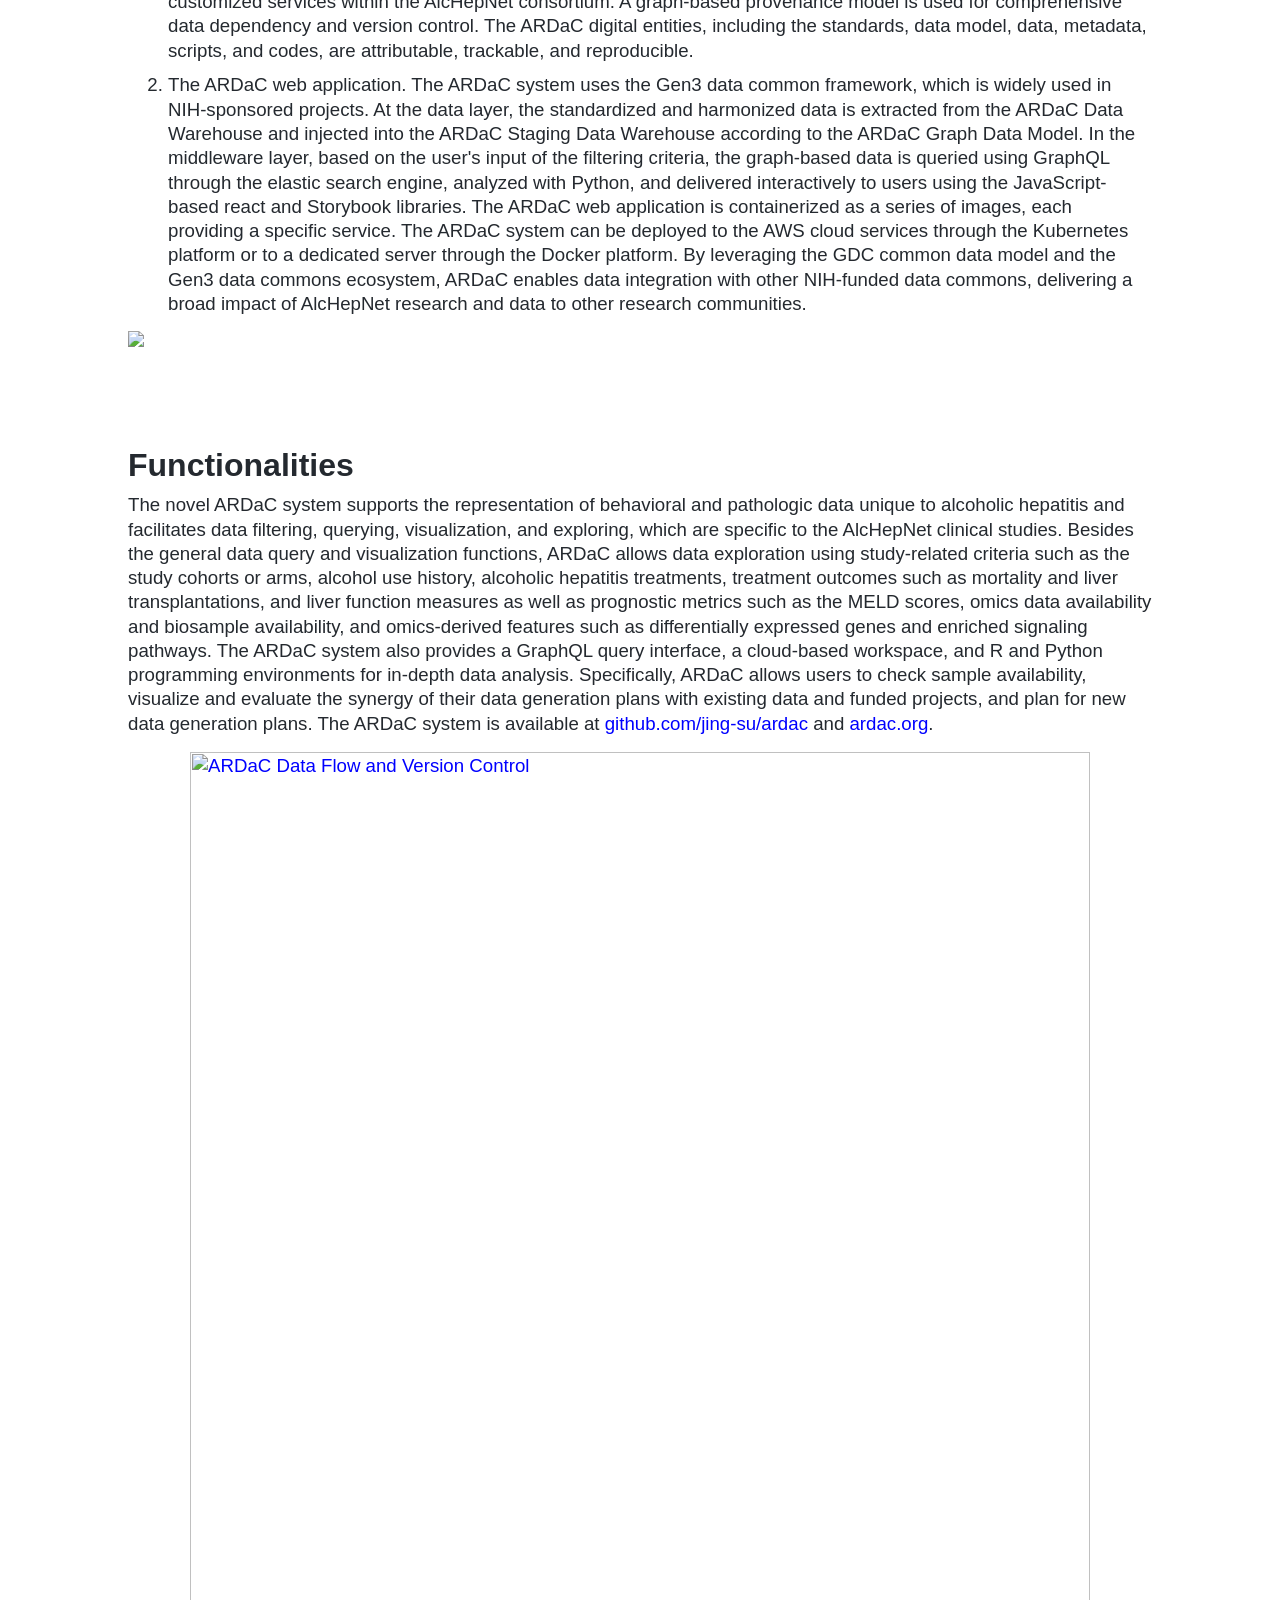
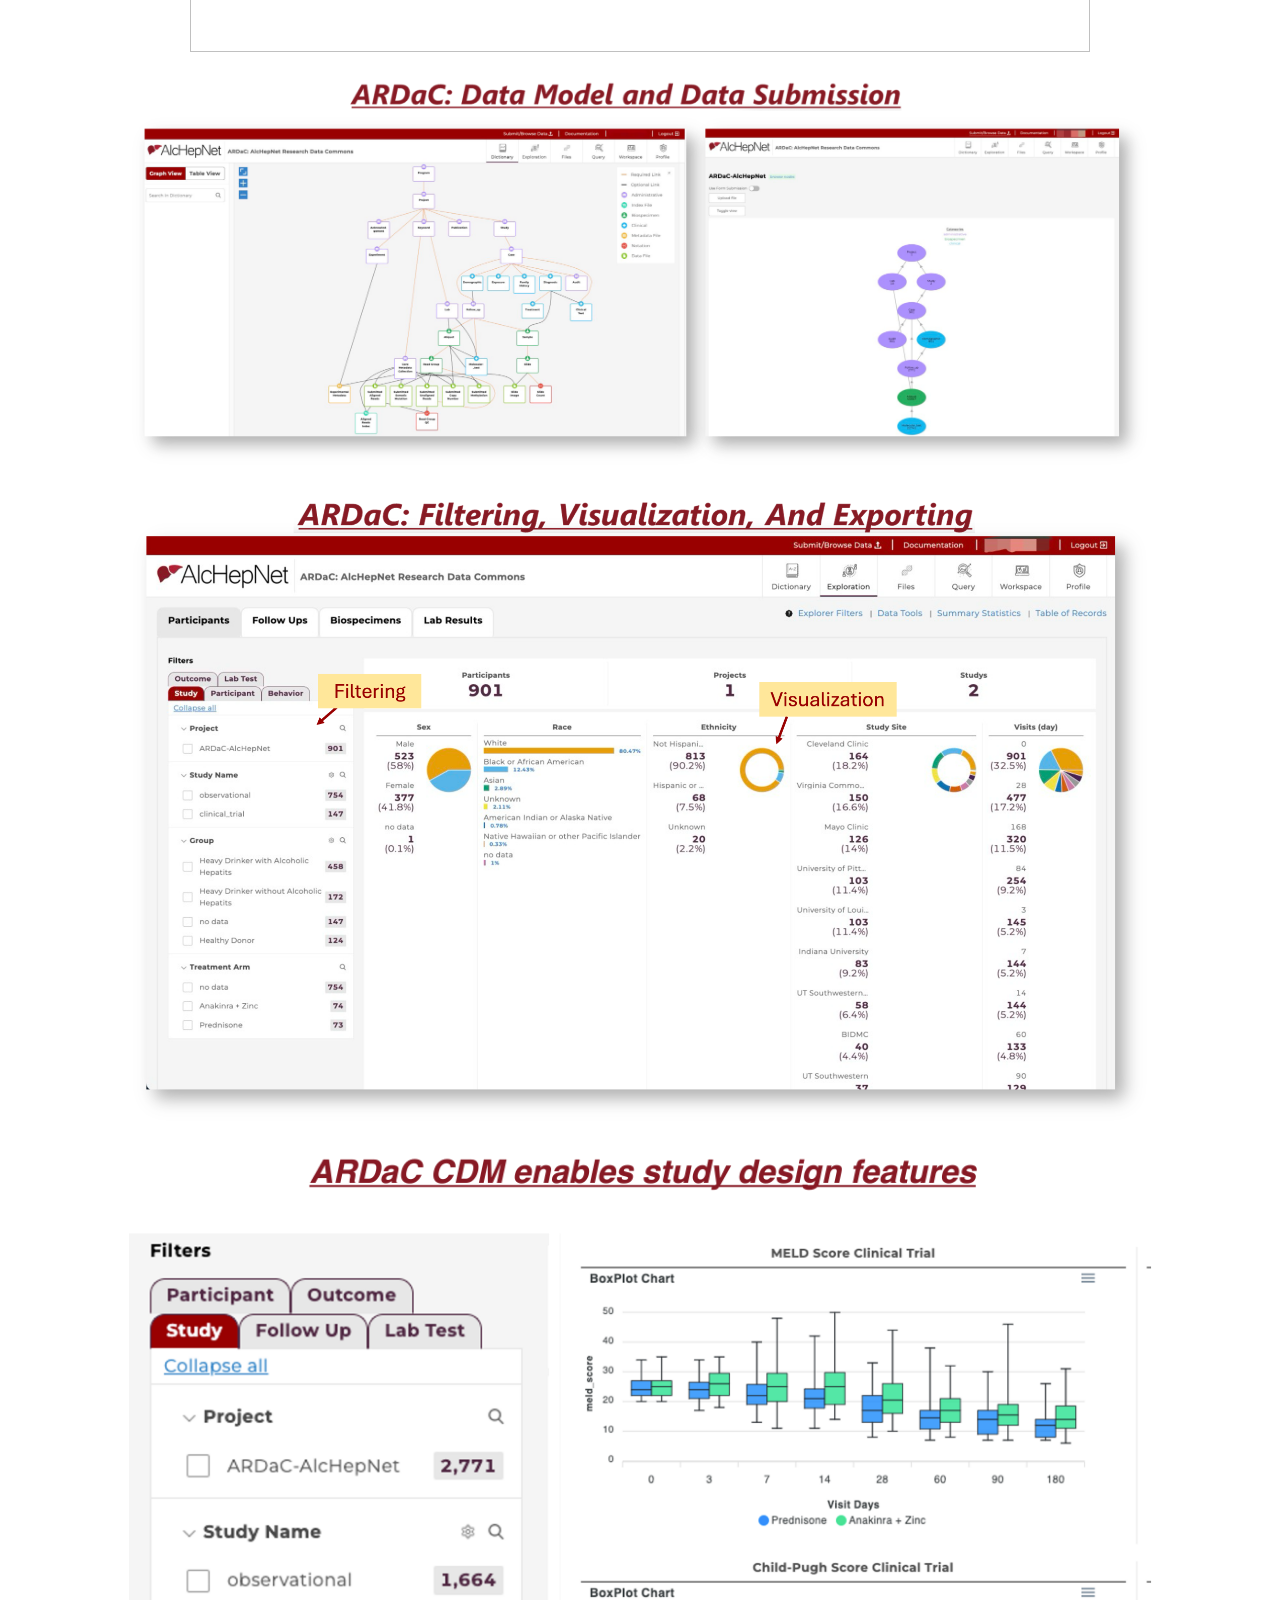
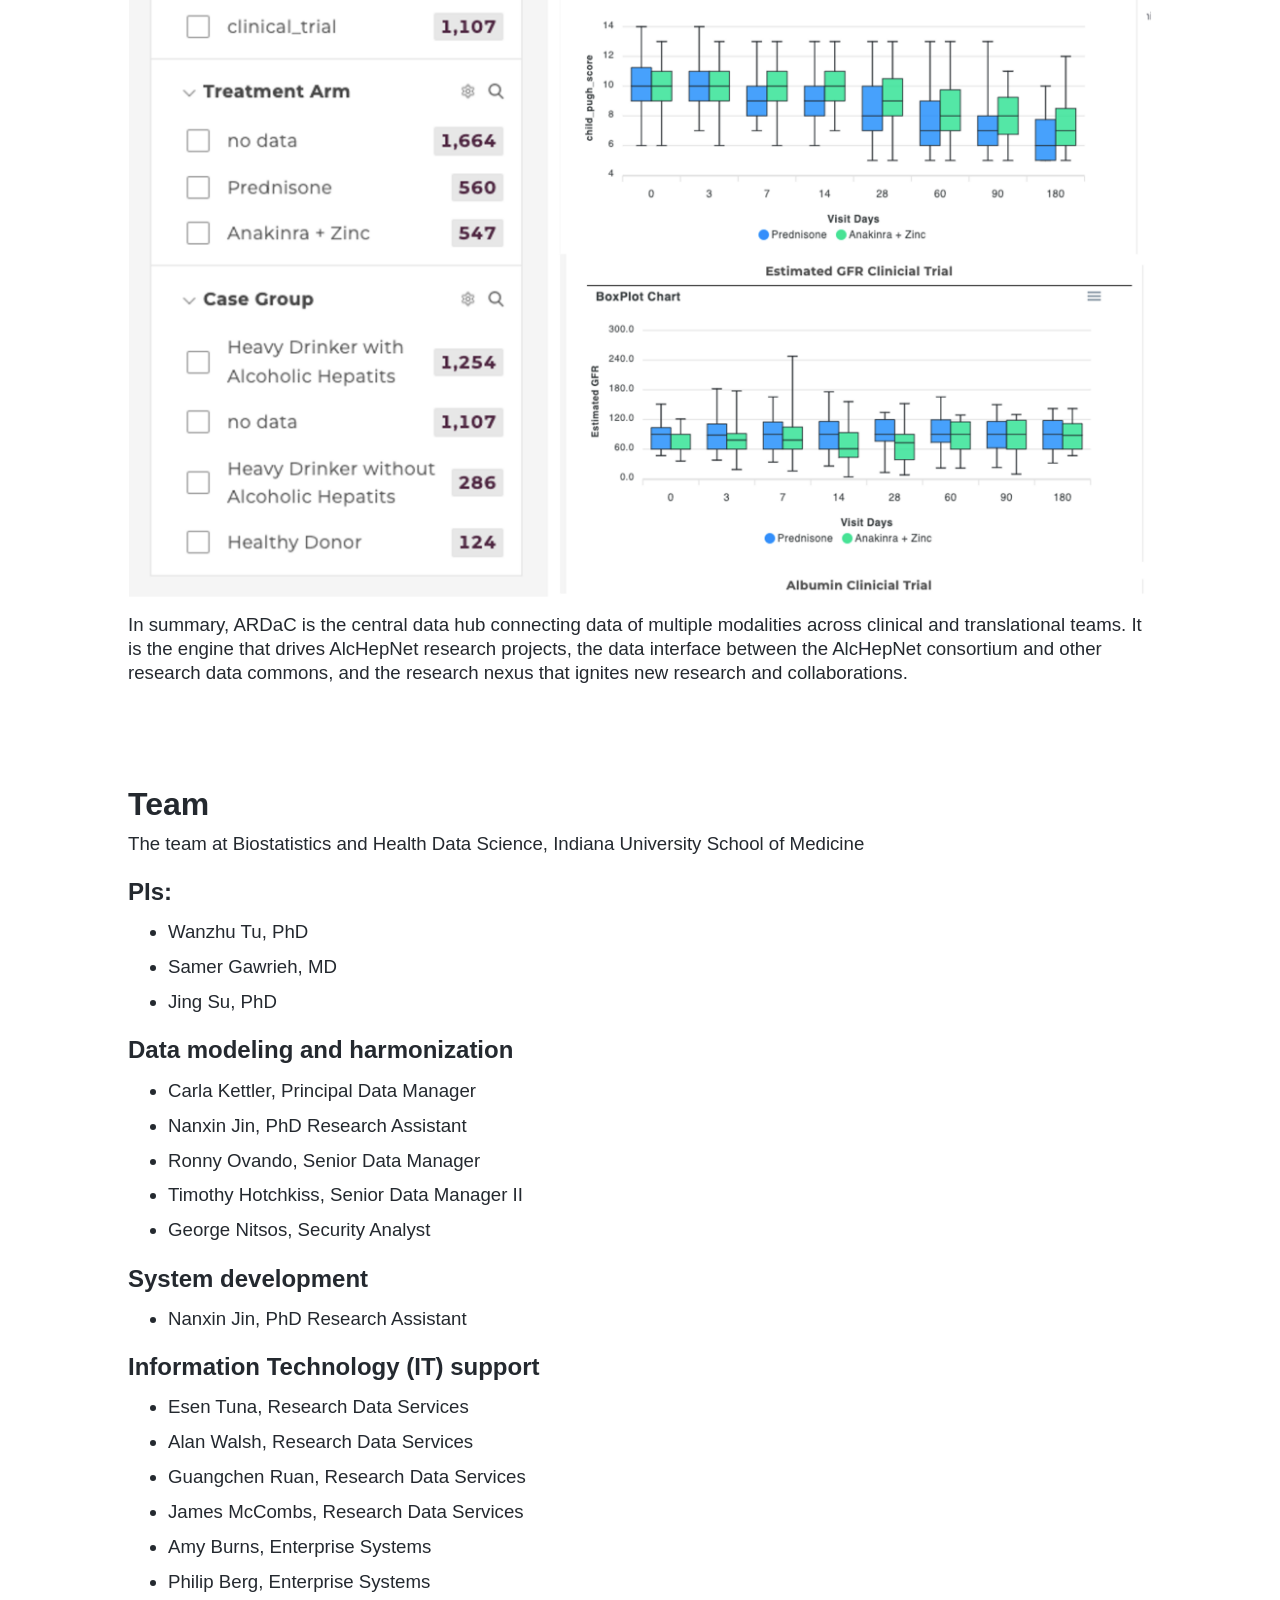
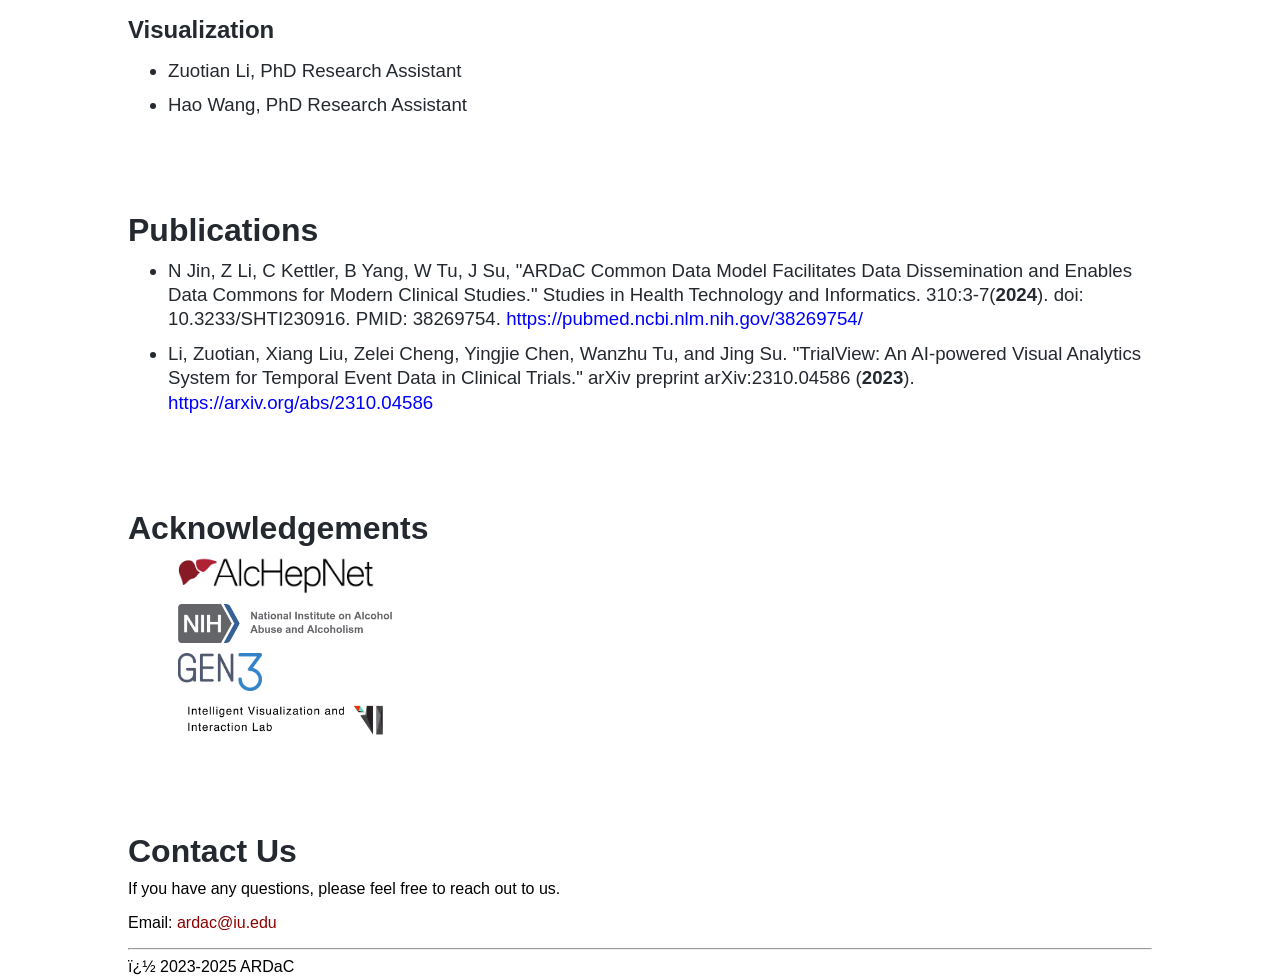
==== commit 98db346f: "content update based on Liz feedback" ====
--- a/src/index.html
+++ b/src/index.html
@@ -161,7 +161,6 @@
         <p>MENU</p>
     </div>
     <div class="navigation-item-container" style="line-height: 10vh">
-        <a href="#News" class="navigation-item-txt">News</a>
         <a href="#Design" class="navigation-item-txt">Design</a>
         <a href="#Functionalities" class="navigation-item-txt">Functionalities</a>
         <a href="#Team" class="navigation-item-txt">Team</a>
@@ -196,21 +195,6 @@
         <a href="javascript:void(0);" class="readMore" style="color: #8b0000;"> ... Read More</a>
     </span>
 </p>
-
-<p id="News" class=MsoNormal style='padding-top:15vh;margin-top:-5vh;margin-bottom:12.0pt;
-margin-left:0in;background:white'><b><span style='font-size:
-24.0pt;font-family:"Segoe UI",sans-serif;color:#24292F'>News</span></b></p>
-
-<div style='margin-bottom:24.0pt;background:white;border-left:4px solid #8b0000;padding:16px 20px;'>
-    <p class=MsoNormal style='margin-bottom:8.0pt'><b><span style='font-size:18.0pt;font-family:"Segoe UI",sans-serif;color:#24292F'>ARDaC Retreat 2026</span></b></p>
-    <p class=MsoNormal style='margin-bottom:6.0pt'><b><span style='font-family:"Segoe UI",sans-serif;color:#24292F'>Time:</span></b><span style='font-family:"Segoe UI",sans-serif;color:#24292F'> March 23, 2026 8:30 AM – 8:00 PM</span></p>
-    <p class=MsoNormal style='margin-bottom:6.0pt'><b><span style='font-family:"Segoe UI",sans-serif;color:#24292F'>Locations:</span></b></p>
-    <ul type=disc style='margin-top:0'>
-        <li class=MsoNormal style='color:#24292F;background:white'><span style='font-family:"Segoe UI",sans-serif'><b>Morning Session:</b> Fairbanks Hall, Room 5005, 340 W. 10th Street, Indianapolis, IN 46202</span></li>
-        <li class=MsoNormal style='color:#24292F;margin-top:3.0pt;background:white'><span style='font-family:"Segoe UI",sans-serif'><b>Afternoon Session:</b> Health Information and Translational Sciences Building (HITS), Room 2070, 410 W. 10th Street, Indianapolis, IN 46202</span></li>
-    </ul>
-    <p class=MsoNormal style='margin-bottom:0'><b><span style='font-family:"Segoe UI",sans-serif;color:#24292F'>Agenda:</span></b><span style='font-family:"Segoe UI",sans-serif;color:#24292F'> </span><a href="files/Final%20ARDaC%202026%20Annual%20Retreat%20Agenda.pdf" target="_blank" style='font-family:"Segoe UI",sans-serif;color:#8b0000;text-decoration:none'>Download Agenda (PDF)</a></p>
-</div>
 
 <p id="Design" class=MsoNormal style='padding-top:15vh;margin-top:-5vh;margin-bottom:12.0pt;
 margin-left:0in;background:white'><b><span style='font-size:
@@ -434,7 +418,7 @@
 
 <div class="footer">
     <div class="copyright" style='font-family:"Segoe UI",sans-serif'>
-        © 2023-2026 ARDaC
+        � 2023-2025 ARDaC
     </div>
 </div>
 
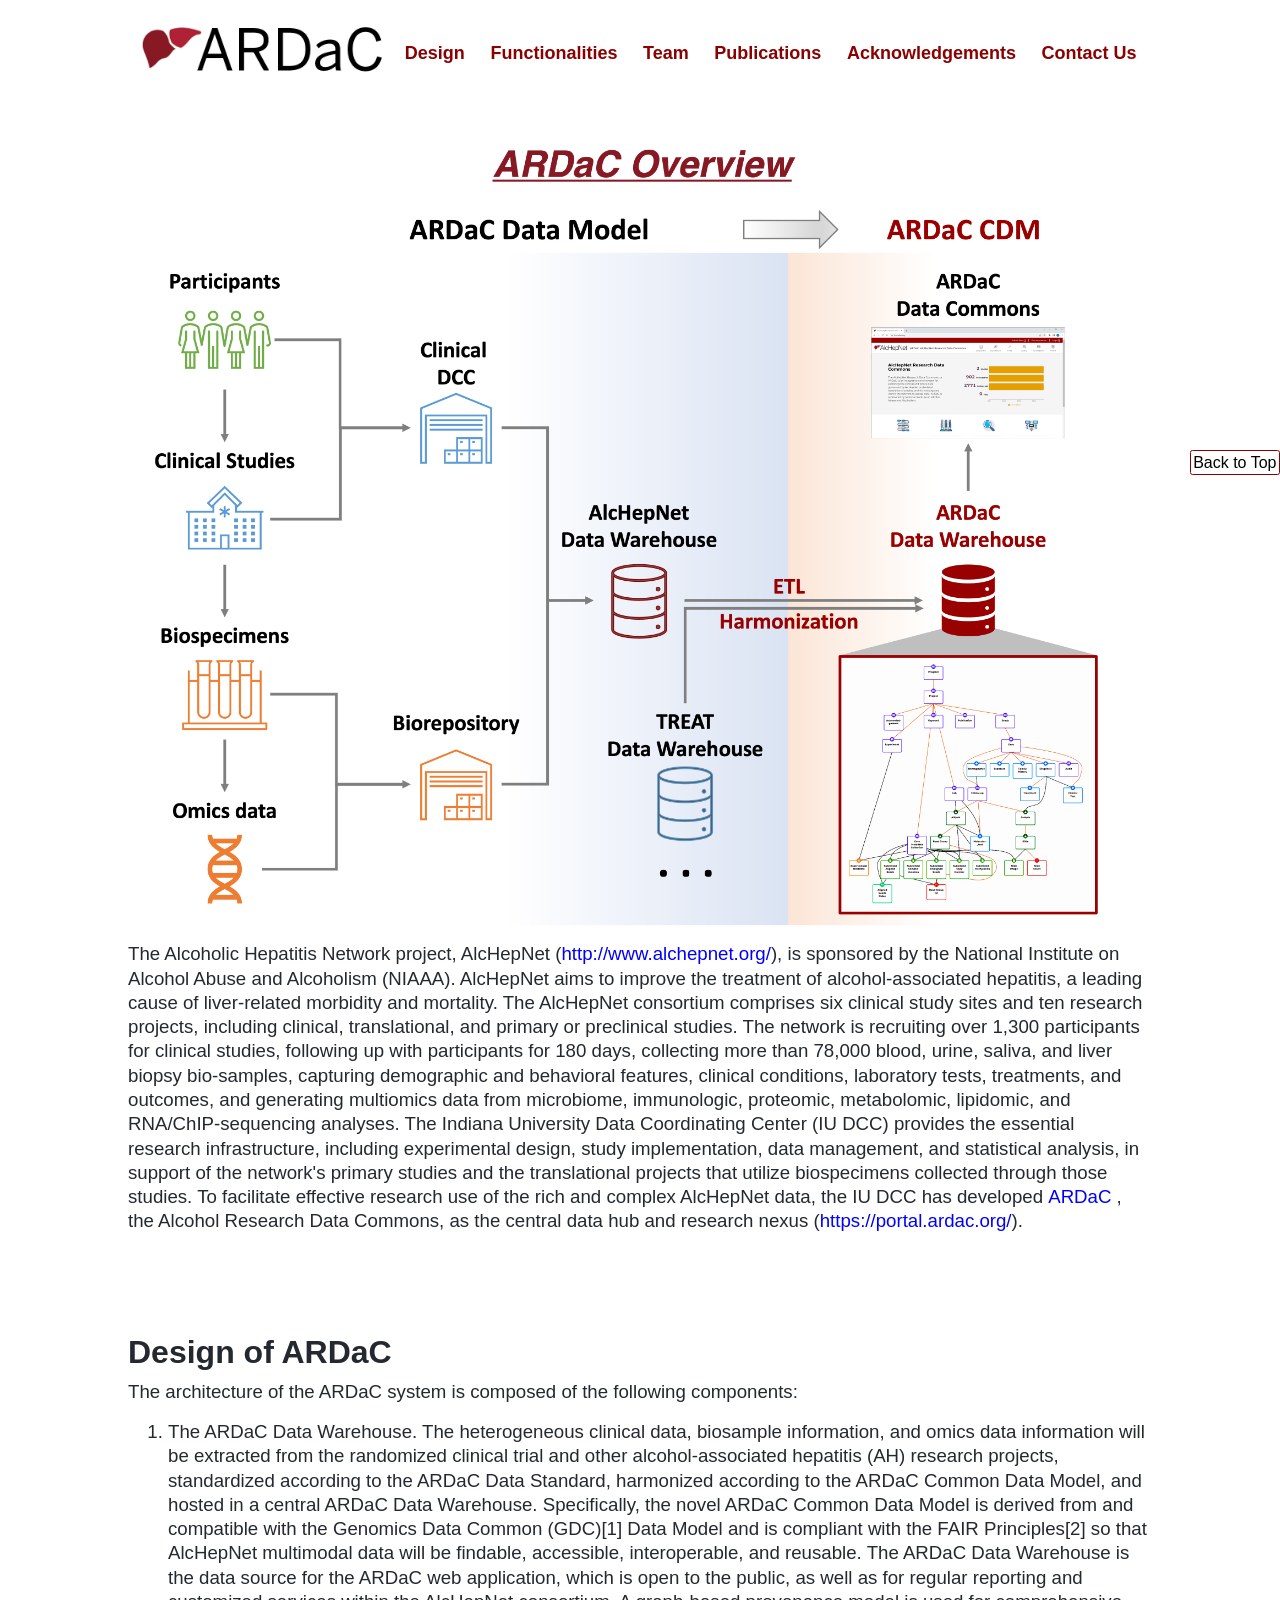
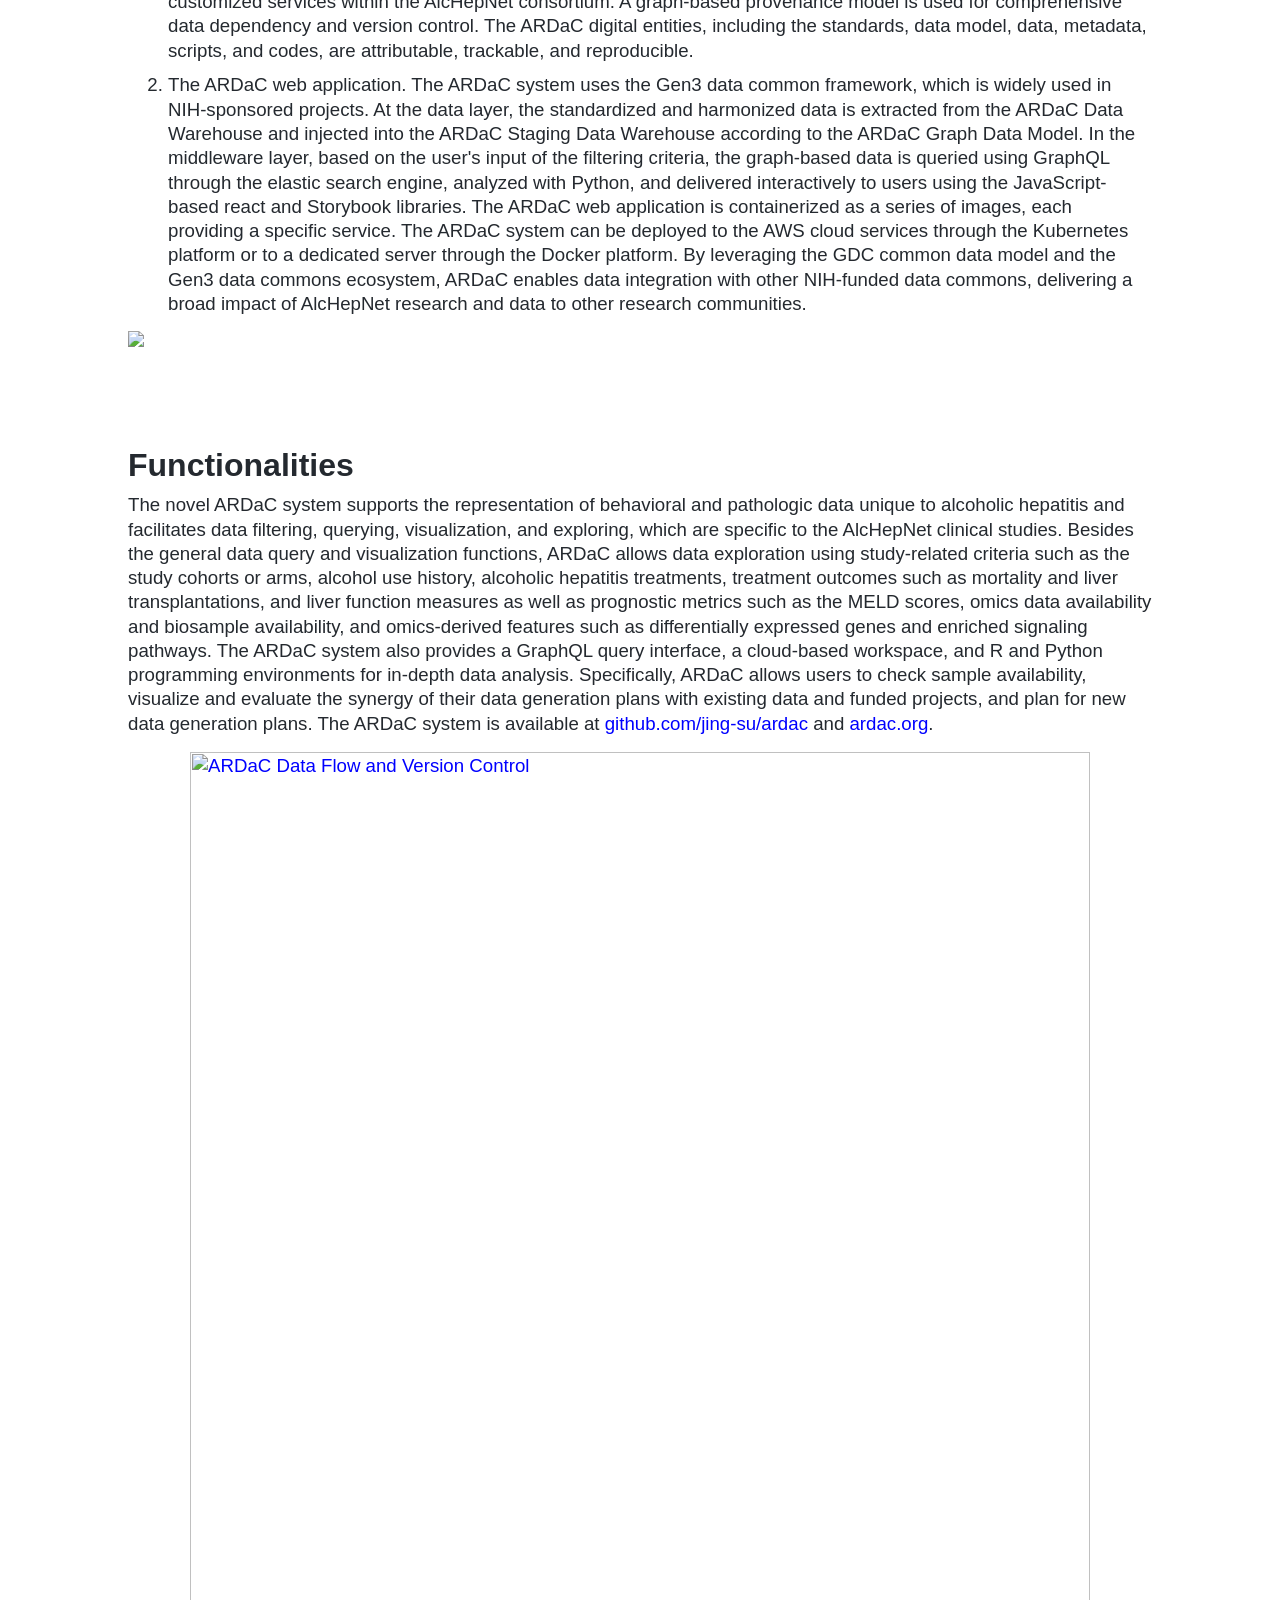
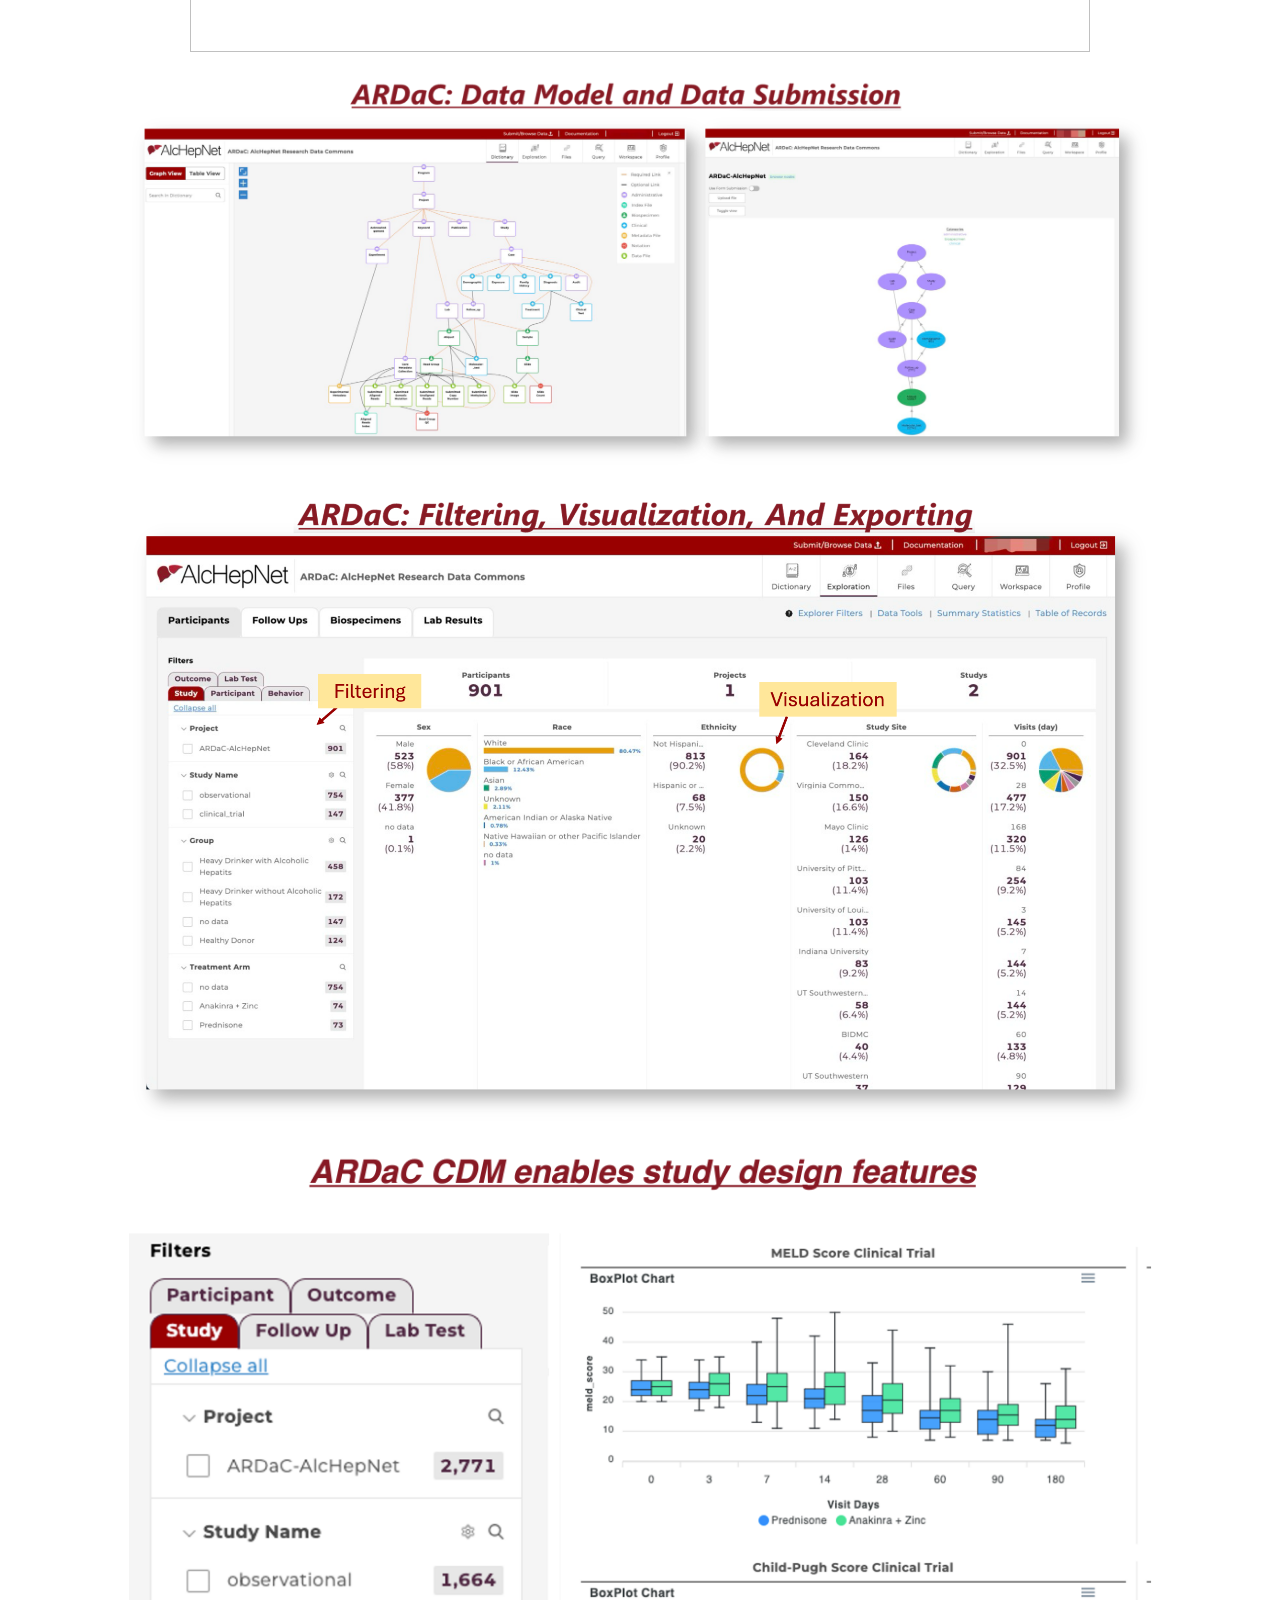
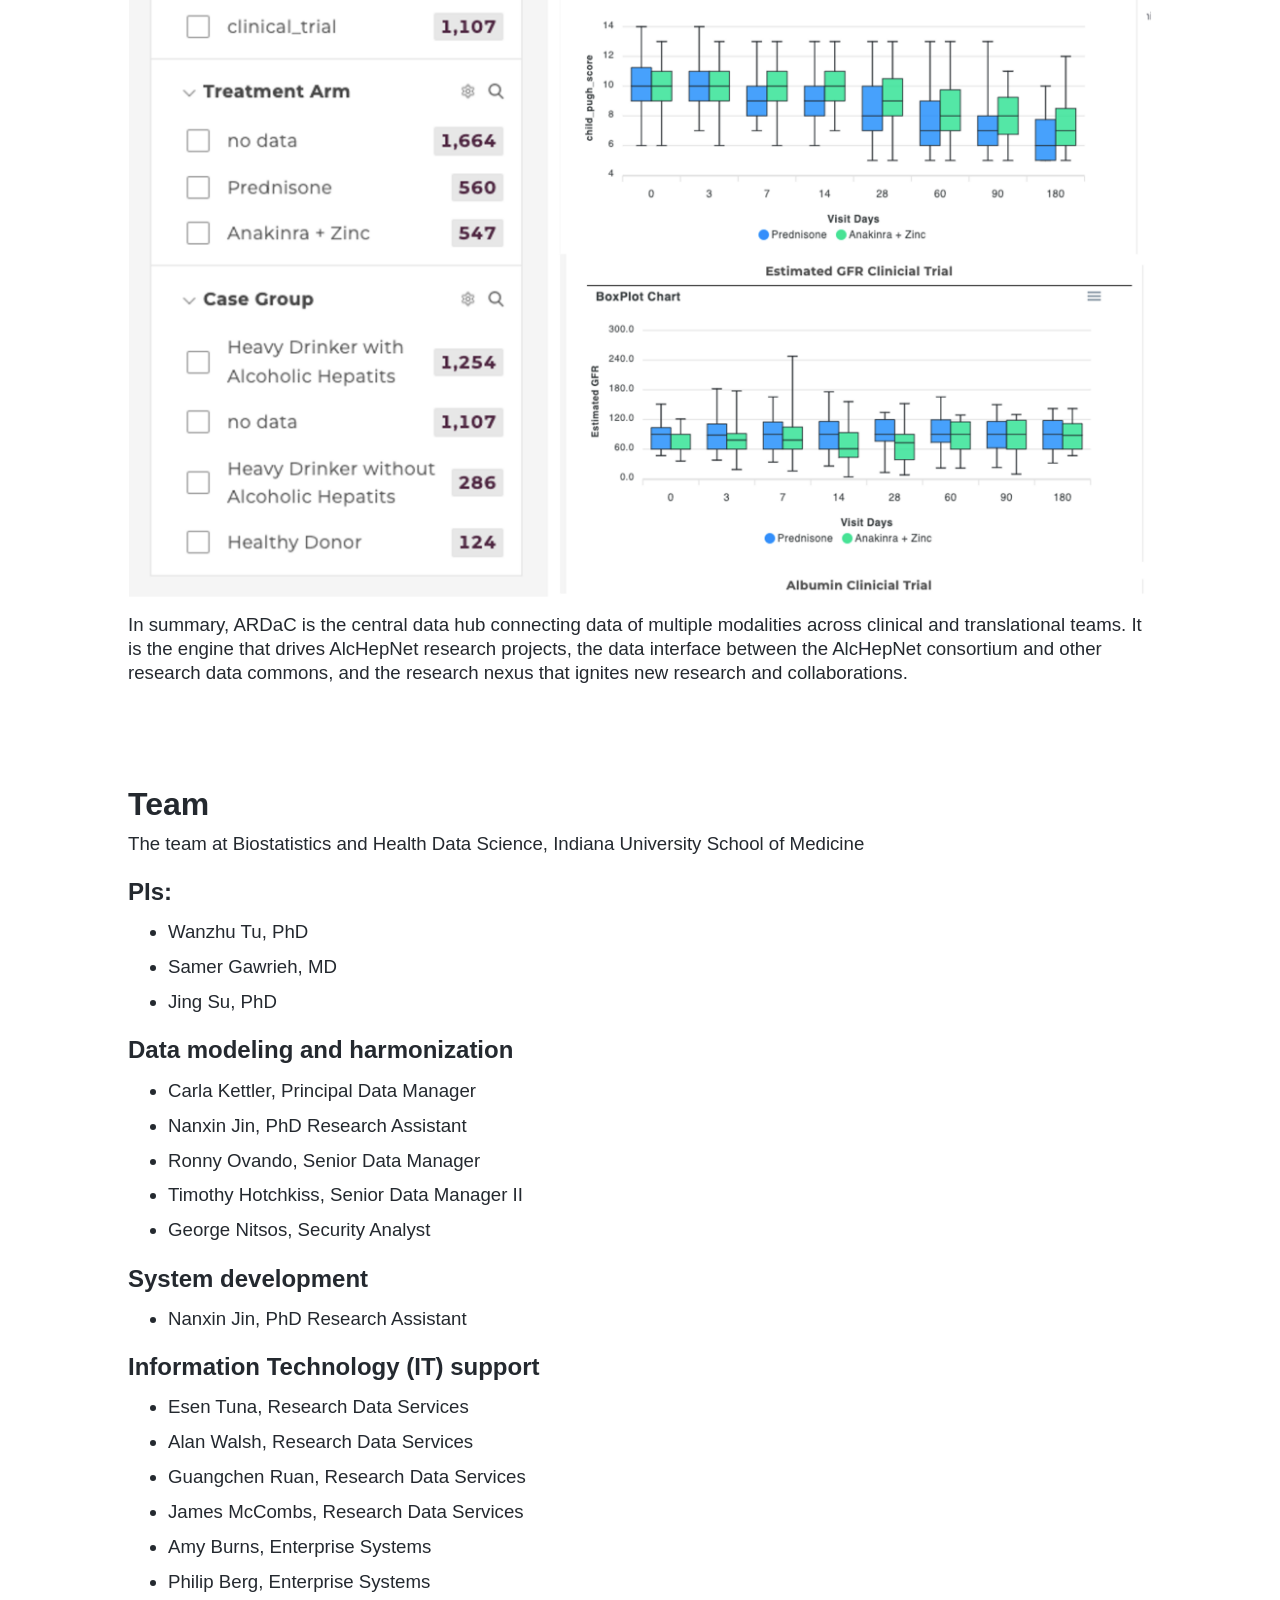
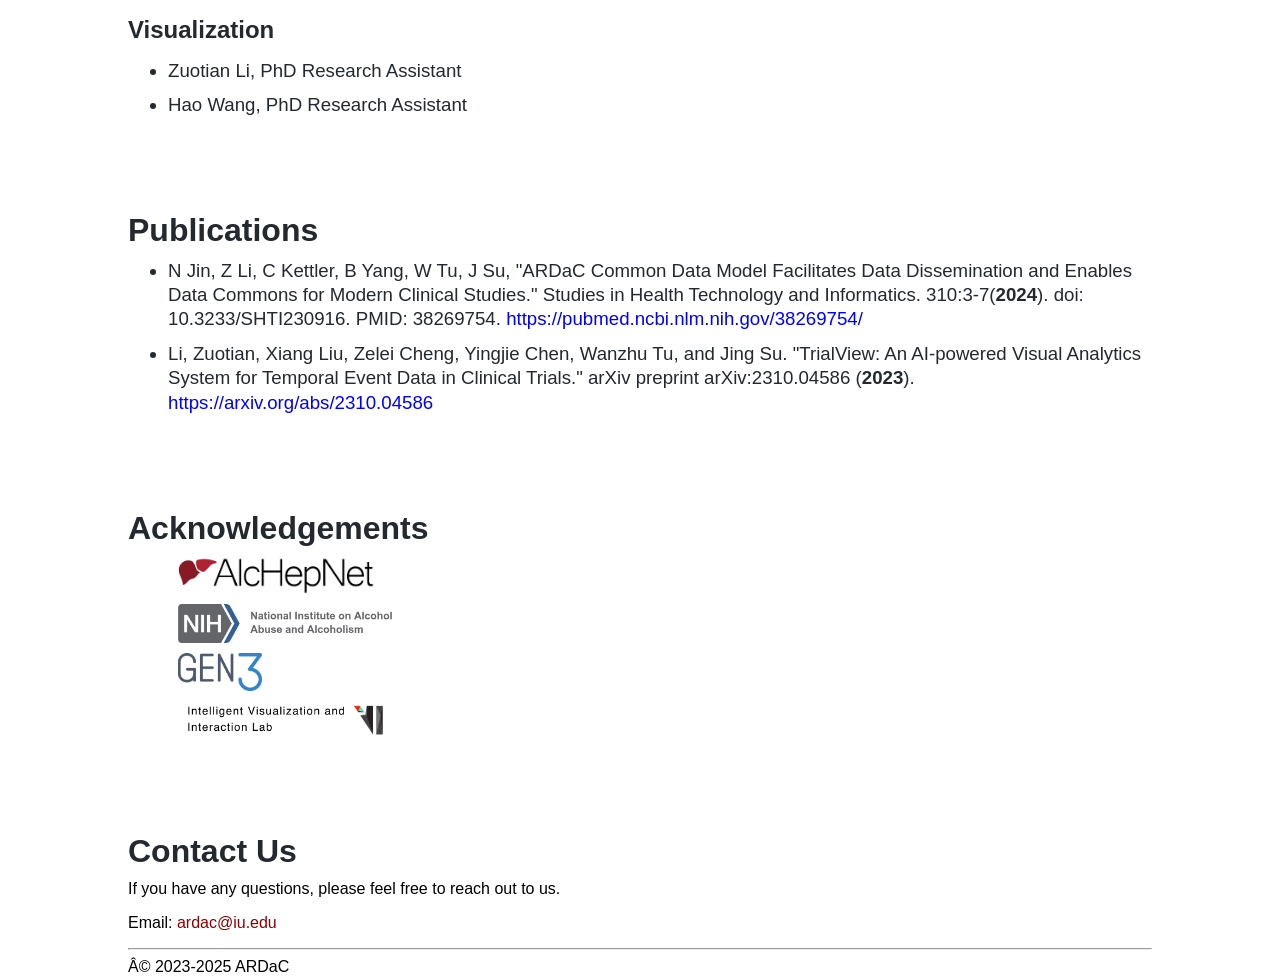
==== commit 028fa42c: "fix copyright icon" ====
--- a/src/index.html
+++ b/src/index.html
@@ -418,7 +418,7 @@
 
 <div class="footer">
     <div class="copyright" style='font-family:"Segoe UI",sans-serif'>
-        � 2023-2025 ARDaC
+        © 2023-2025 ARDaC
     </div>
 </div>
 
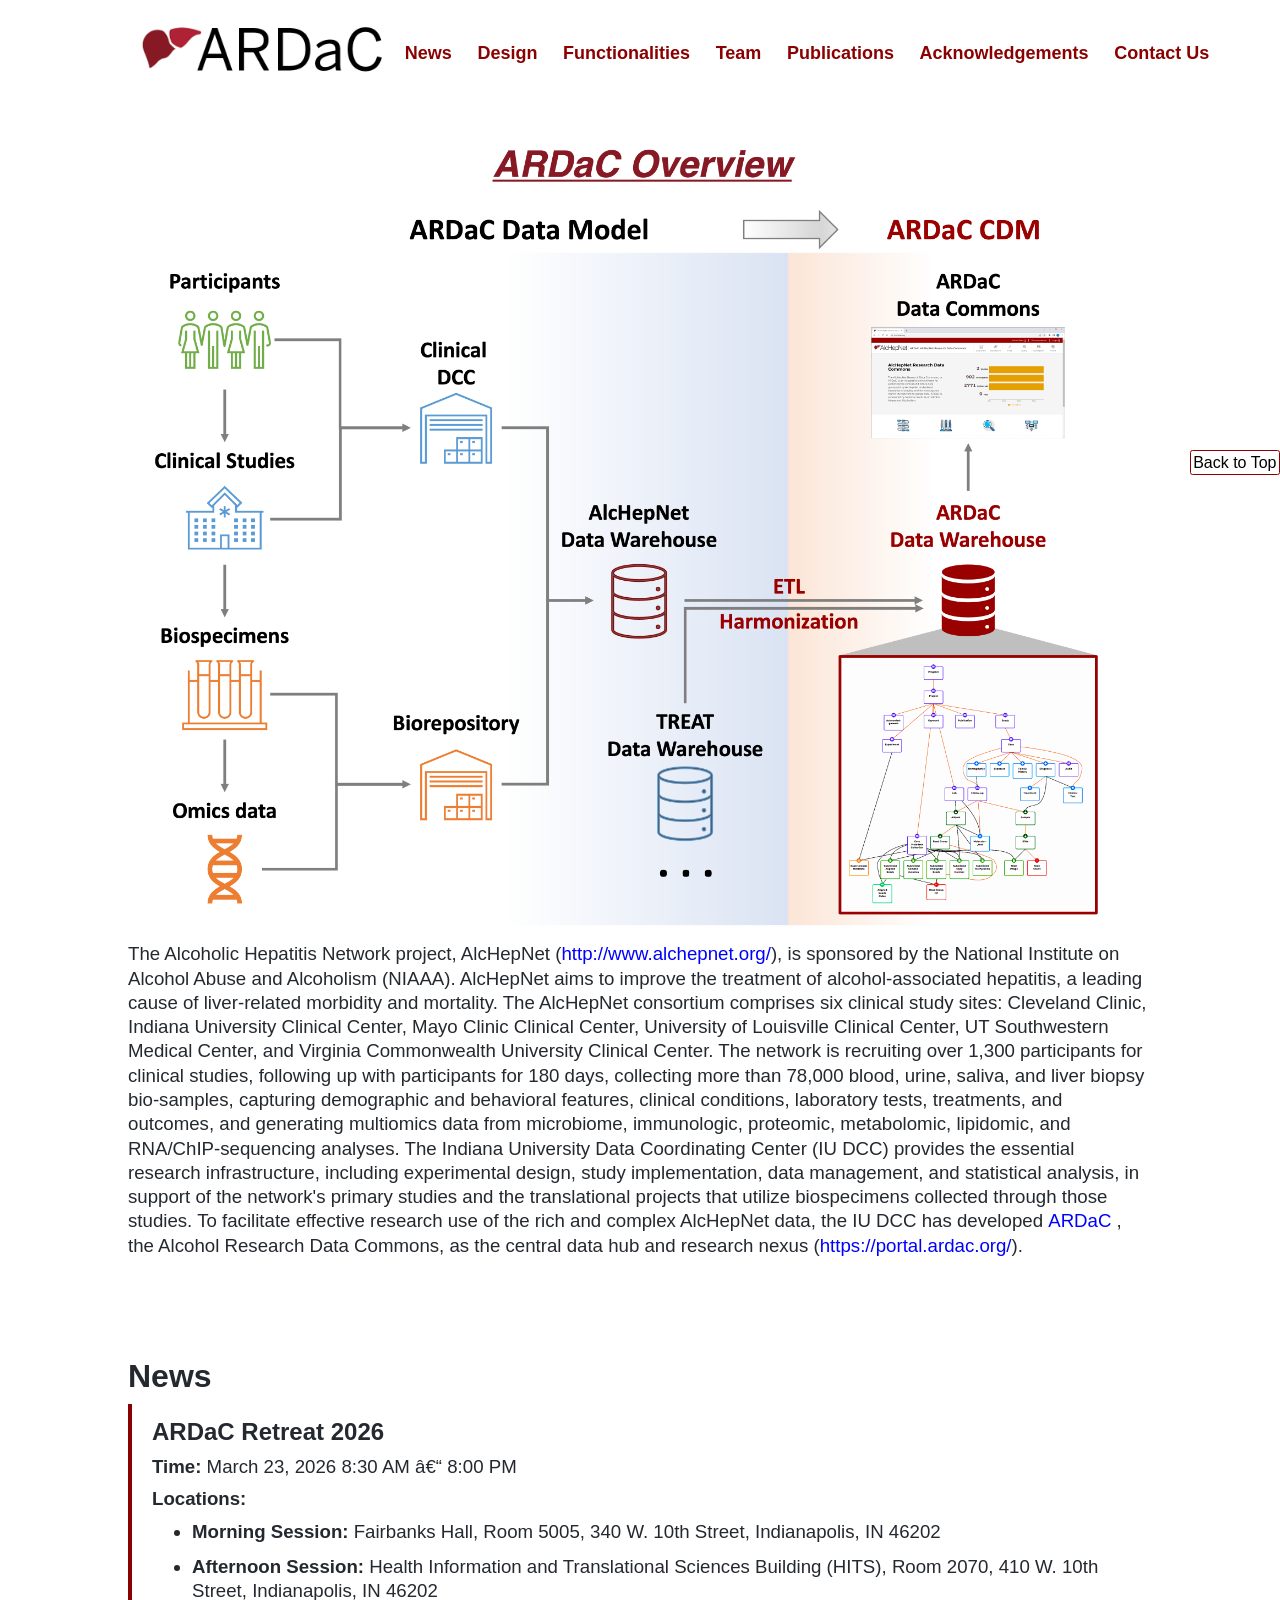
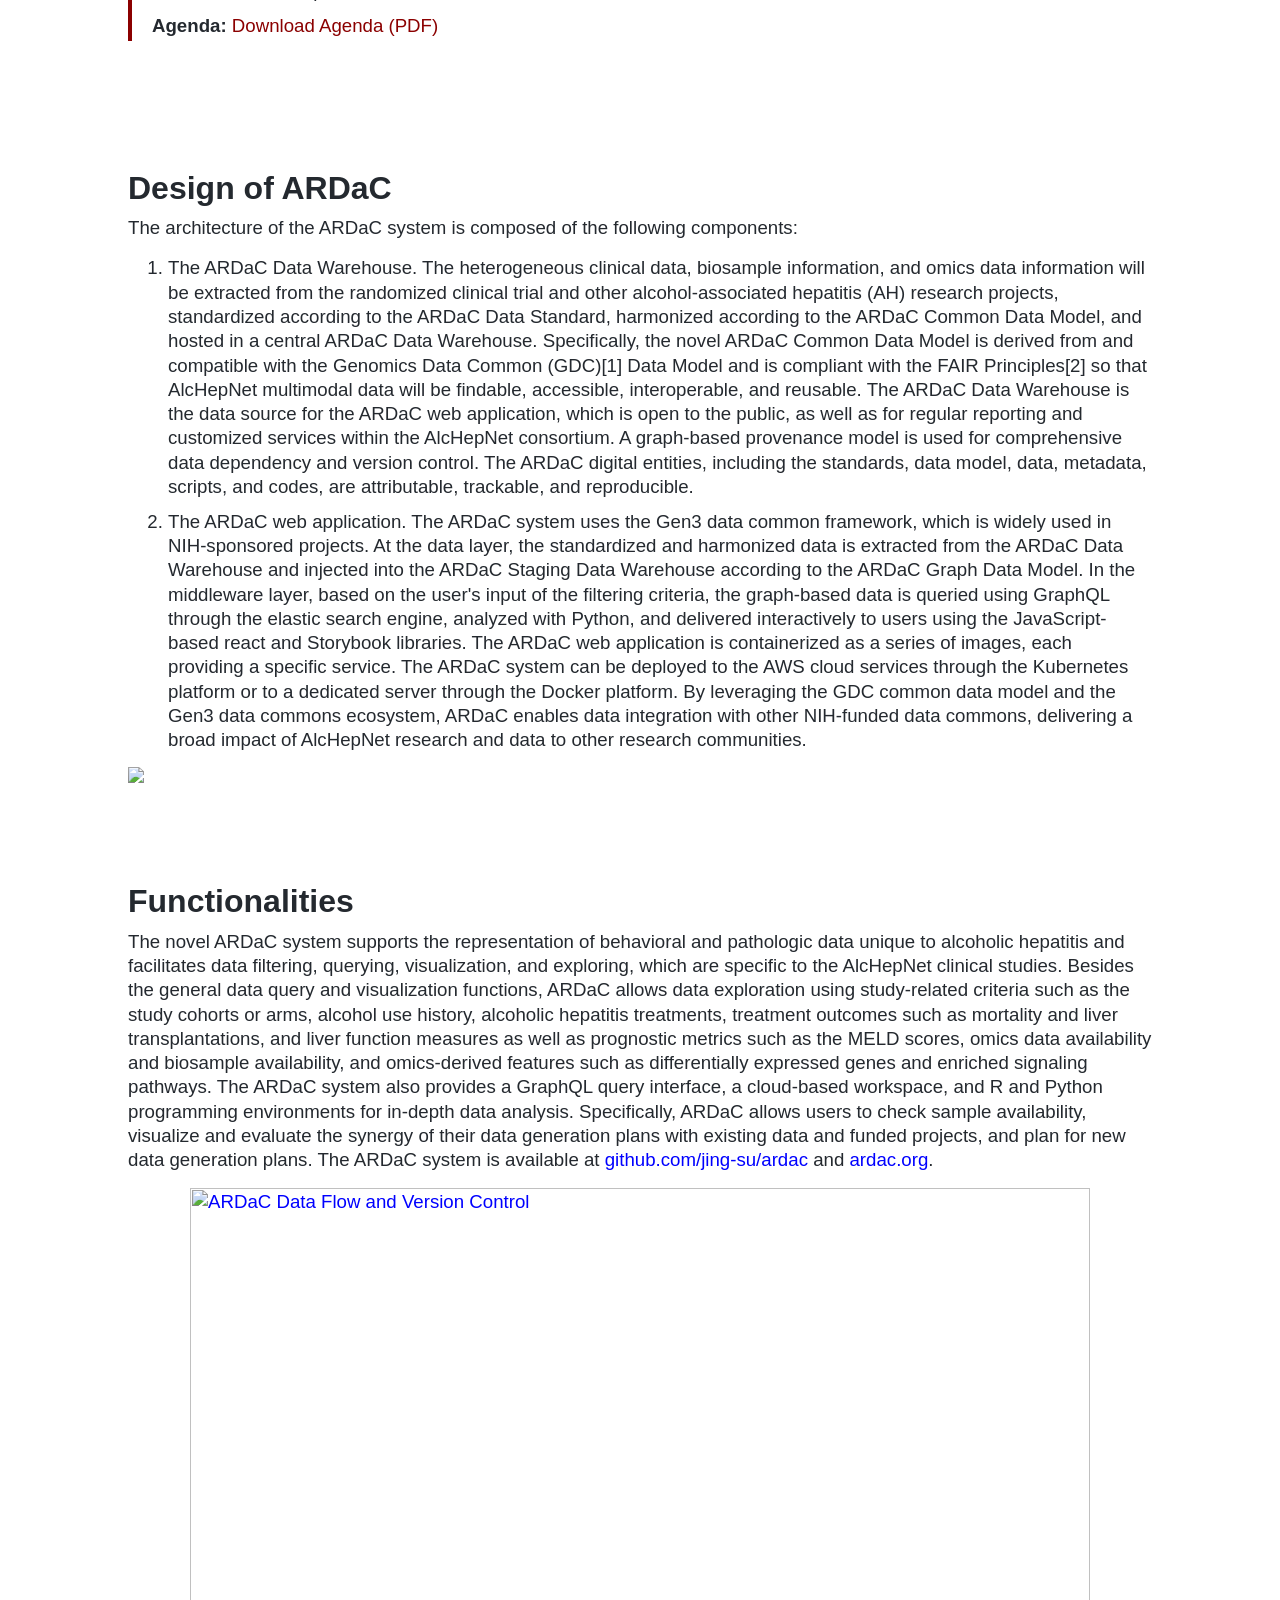
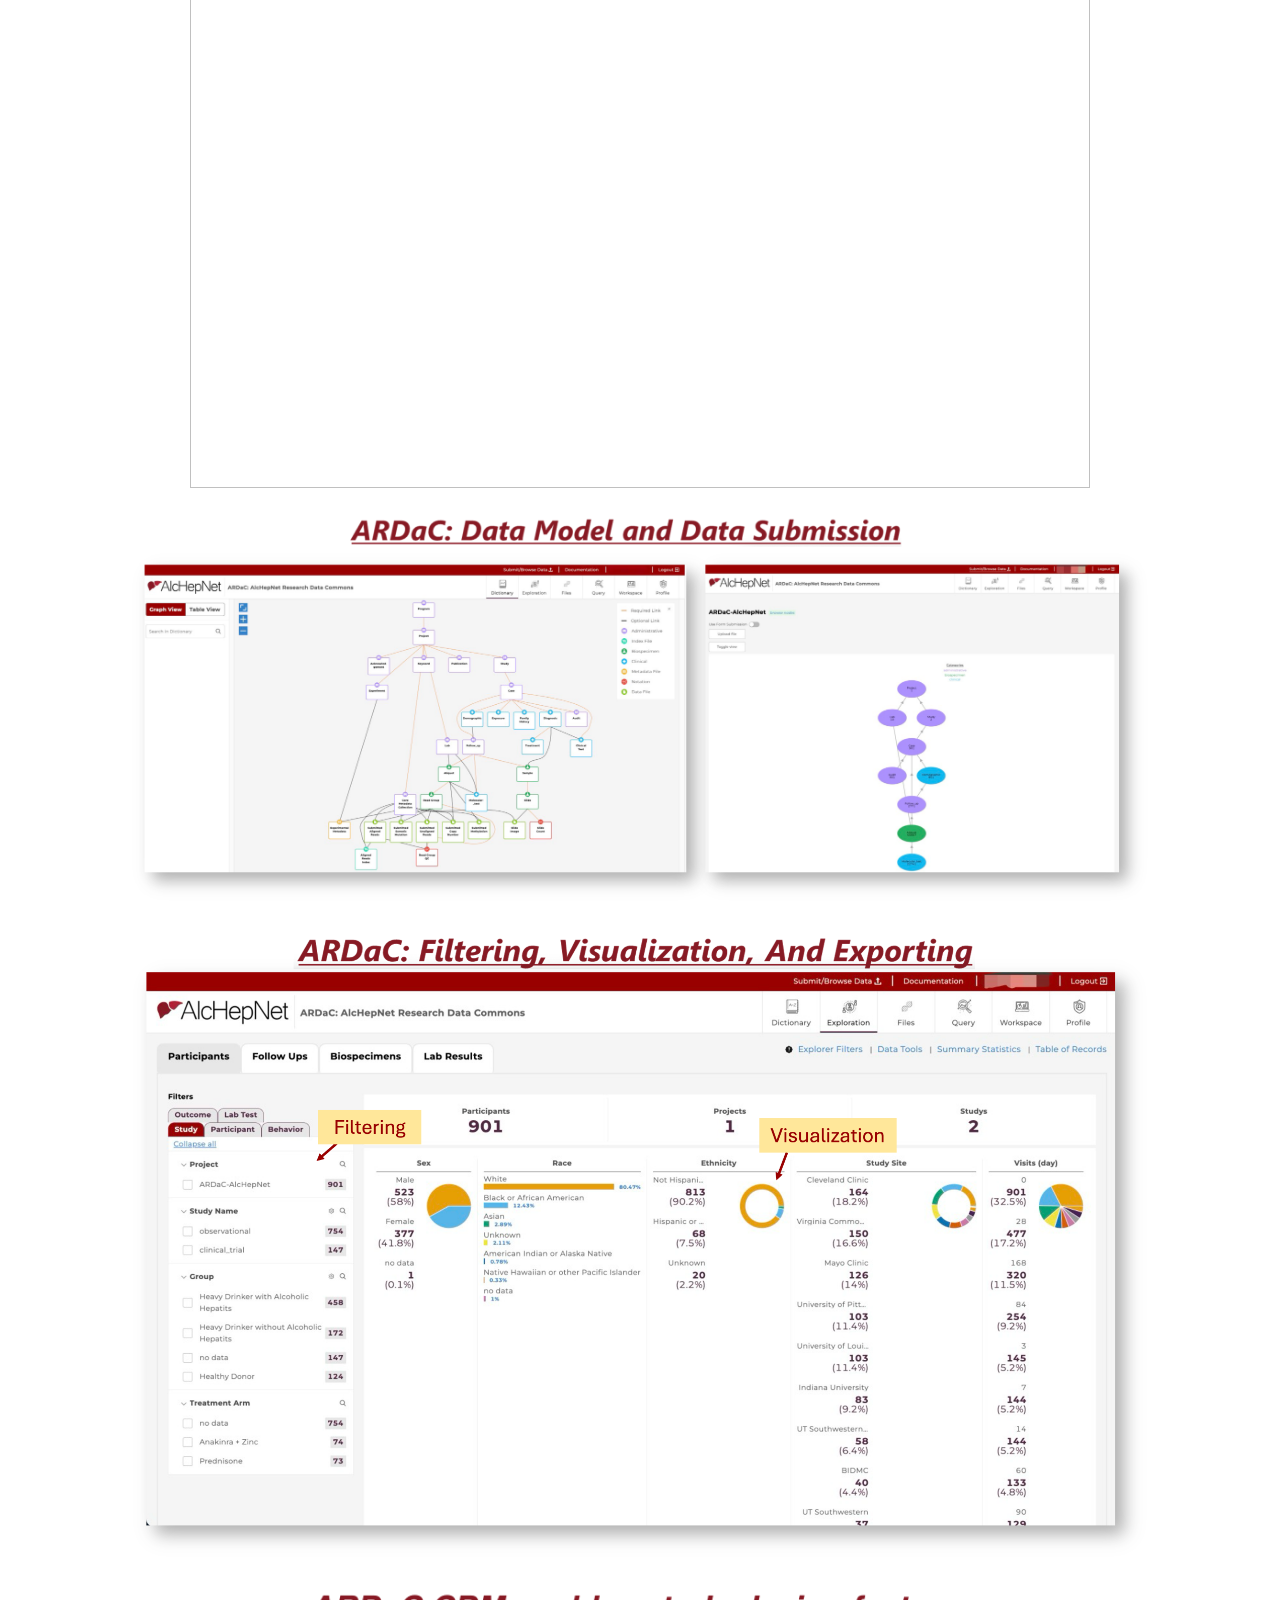
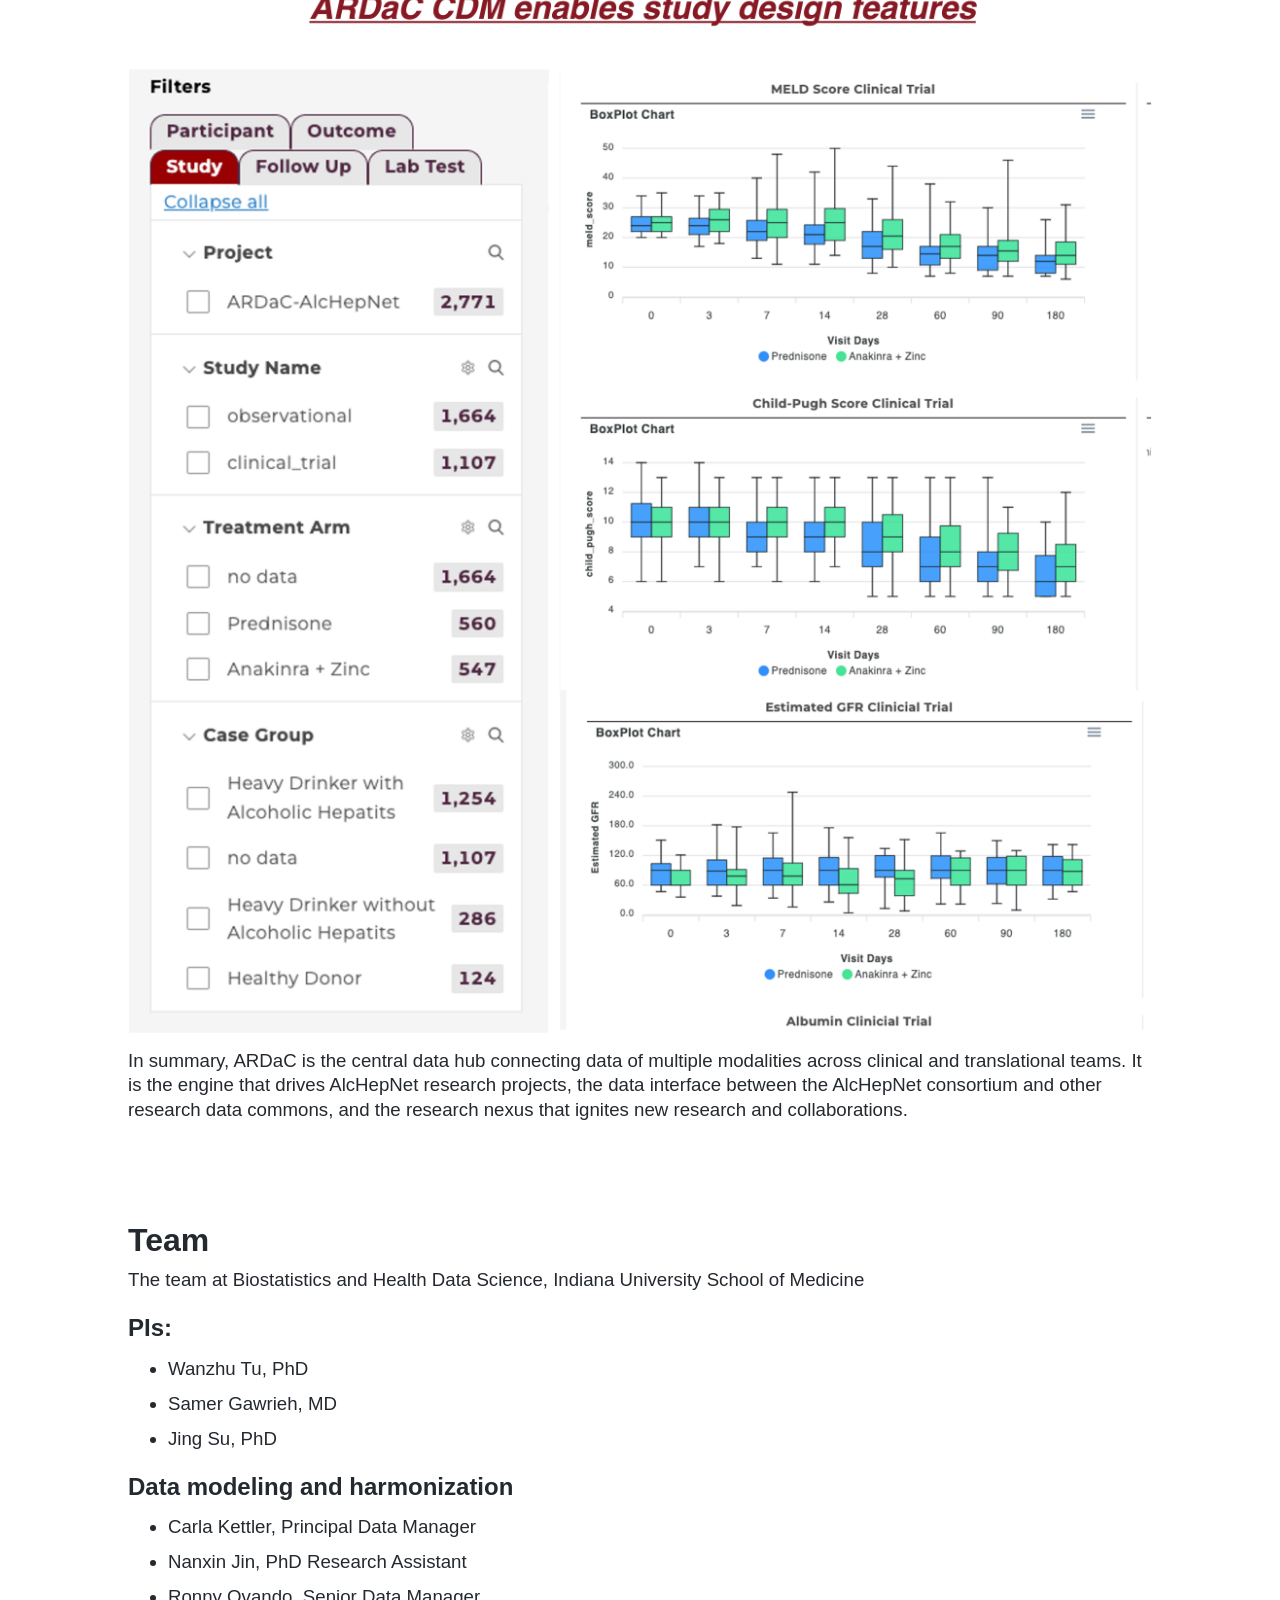
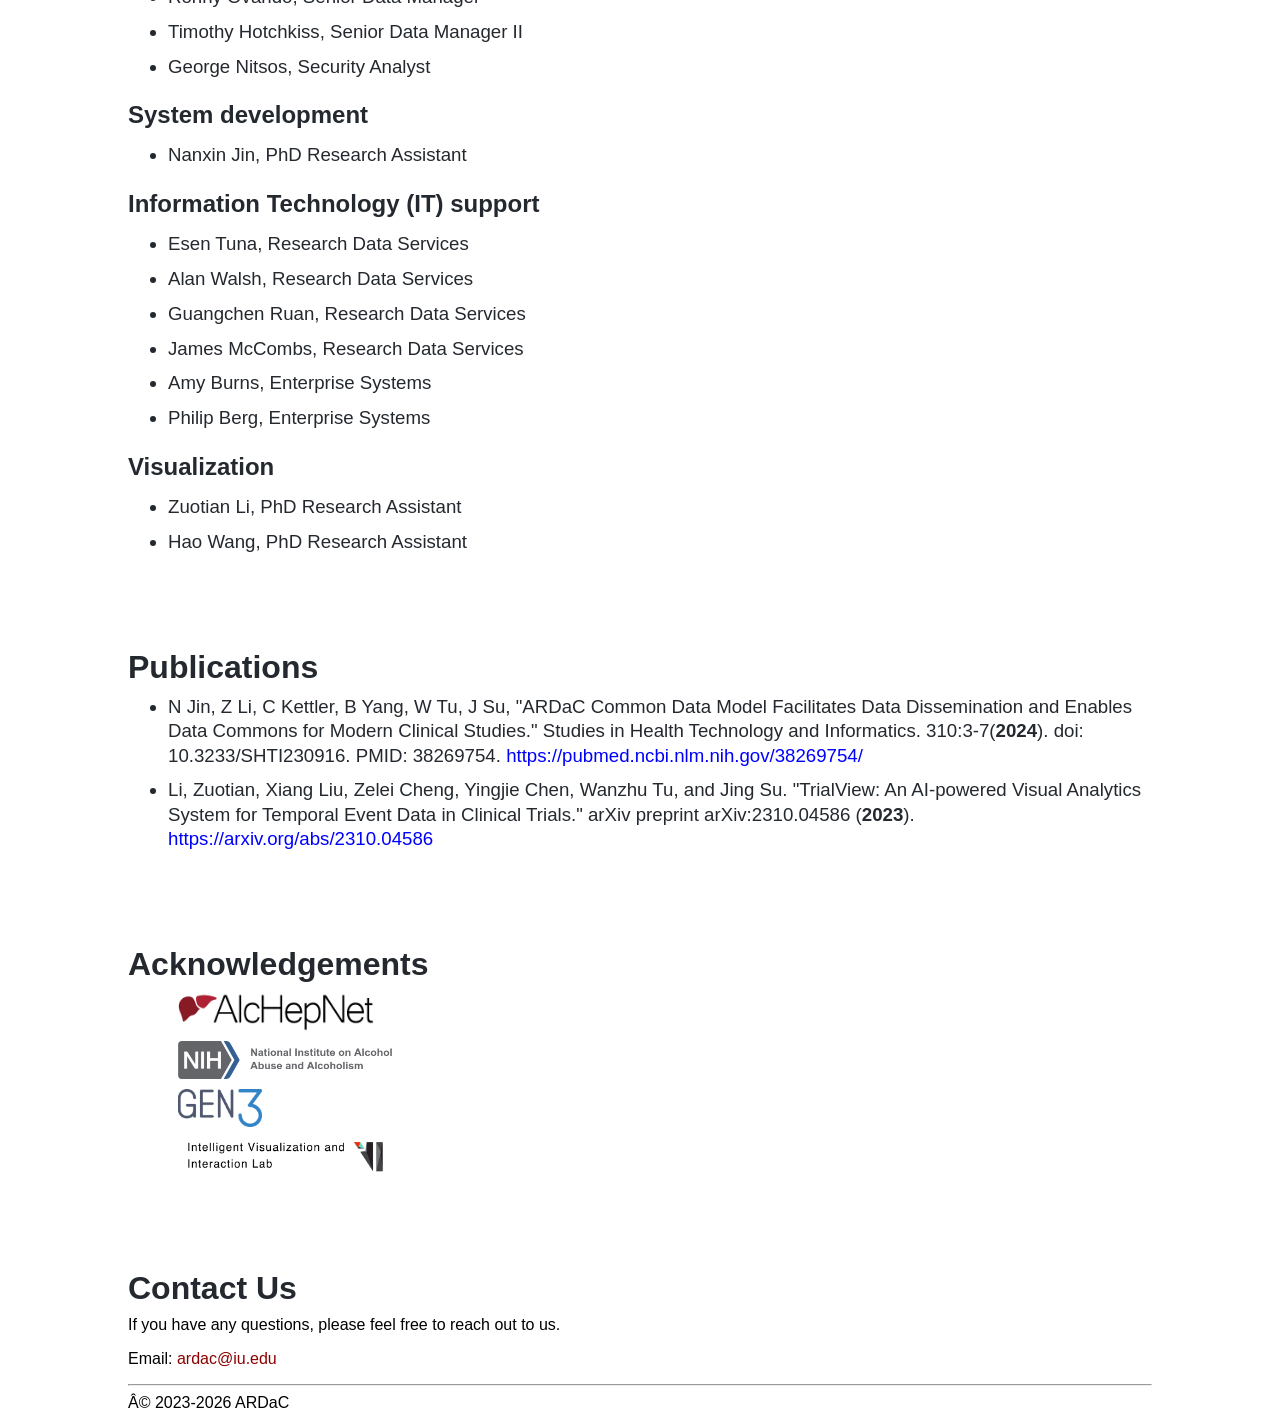
==== commit 73aabb87: "minor changes, add News, download files" ====
--- a/src/index.html
+++ b/src/index.html
@@ -161,6 +161,7 @@
         <p>MENU</p>
     </div>
     <div class="navigation-item-container" style="line-height: 10vh">
+        <a href="#News" class="navigation-item-txt">News</a>
         <a href="#Design" class="navigation-item-txt">Design</a>
         <a href="#Functionalities" class="navigation-item-txt">Functionalities</a>
         <a href="#Team" class="navigation-item-txt">Team</a>
@@ -186,7 +187,7 @@
             href="http://www.alchepnet.org/"><span
             style='color:blue;text-decoration:none'>http://www.alchepnet.org/</span></a>), is sponsored by the National Institute on Alcohol Abuse and Alcoholism (NIAAA).
         <span class="moreText" style="display: none;">
-            AlcHepNet aims to improve the treatment of alcohol-associated hepatitis, a leading cause of liver-related morbidity and mortality. The AlcHepNet consortium comprises six clinical study sites and ten research projects, including clinical, translational, and primary or preclinical studies. The network is recruiting over 1,300 participants for clinical studies, following up with participants for 180 days, collecting more than 78,000 blood, urine, saliva, and liver biopsy bio-samples, capturing demographic and behavioral features, clinical conditions, laboratory tests, treatments, and outcomes, and generating multiomics data from microbiome, immunologic, proteomic, metabolomic, lipidomic, and RNA/ChIP-sequencing analyses. The Indiana University Data Coordinating Center (IU DCC) provides the essential research infrastructure, including experimental design, study implementation, data management, and statistical analysis, in support of the network's primary studies and the translational projects that utilize biospecimens collected through those studies. To facilitate effective research use of the rich and complex AlcHepNet data, the IU DCC has developed <a
+            AlcHepNet aims to improve the treatment of alcohol-associated hepatitis, a leading cause of liver-related morbidity and mortality. The AlcHepNet consortium comprises six clinical study sites: Cleveland Clinic, Indiana University Clinical Center, Mayo Clinic Clinical Center, University of Louisville Clinical Center, UT Southwestern Medical Center, and Virginia Commonwealth University Clinical Center. The network is recruiting over 1,300 participants for clinical studies, following up with participants for 180 days, collecting more than 78,000 blood, urine, saliva, and liver biopsy bio-samples, capturing demographic and behavioral features, clinical conditions, laboratory tests, treatments, and outcomes, and generating multiomics data from microbiome, immunologic, proteomic, metabolomic, lipidomic, and RNA/ChIP-sequencing analyses. The Indiana University Data Coordinating Center (IU DCC) provides the essential research infrastructure, including experimental design, study implementation, data management, and statistical analysis, in support of the network's primary studies and the translational projects that utilize biospecimens collected through those studies. To facilitate effective research use of the rich and complex AlcHepNet data, the IU DCC has developed <a
                 href="http://portal.ardac.org/"><span
                 style='color:blue;text-decoration:none'>ARDaC</span></a> , the Alcohol Research Data Commons, as the central data hub and research nexus (<a
                 href="https://portal.ardac.org/"><span
@@ -195,6 +196,21 @@
         <a href="javascript:void(0);" class="readMore" style="color: #8b0000;"> ... Read More</a>
     </span>
 </p>
+
+<p id="News" class=MsoNormal style='padding-top:15vh;margin-top:-5vh;margin-bottom:12.0pt;
+margin-left:0in;background:white'><b><span style='font-size:
+24.0pt;font-family:"Segoe UI",sans-serif;color:#24292F'>News</span></b></p>
+
+<div style='margin-bottom:24.0pt;background:white;border-left:4px solid #8b0000;padding:16px 20px;'>
+    <p class=MsoNormal style='margin-bottom:8.0pt'><b><span style='font-size:18.0pt;font-family:"Segoe UI",sans-serif;color:#24292F'>ARDaC Retreat 2026</span></b></p>
+    <p class=MsoNormal style='margin-bottom:6.0pt'><b><span style='font-family:"Segoe UI",sans-serif;color:#24292F'>Time:</span></b><span style='font-family:"Segoe UI",sans-serif;color:#24292F'> March 23, 2026 8:30 AM – 8:00 PM</span></p>
+    <p class=MsoNormal style='margin-bottom:6.0pt'><b><span style='font-family:"Segoe UI",sans-serif;color:#24292F'>Locations:</span></b></p>
+    <ul type=disc style='margin-top:0'>
+        <li class=MsoNormal style='color:#24292F;background:white'><span style='font-family:"Segoe UI",sans-serif'><b>Morning Session:</b> Fairbanks Hall, Room 5005, 340 W. 10th Street, Indianapolis, IN 46202</span></li>
+        <li class=MsoNormal style='color:#24292F;margin-top:3.0pt;background:white'><span style='font-family:"Segoe UI",sans-serif'><b>Afternoon Session:</b> Health Information and Translational Sciences Building (HITS), Room 2070, 410 W. 10th Street, Indianapolis, IN 46202</span></li>
+    </ul>
+    <p class=MsoNormal style='margin-bottom:0'><b><span style='font-family:"Segoe UI",sans-serif;color:#24292F'>Agenda:</span></b><span style='font-family:"Segoe UI",sans-serif;color:#24292F'> </span><a href="files/Final%20ARDaC%202026%20Annual%20Retreat%20Agenda.pdf" target="_blank" style='font-family:"Segoe UI",sans-serif;color:#8b0000;text-decoration:none'>Download Agenda (PDF)</a></p>
+</div>
 
 <p id="Design" class=MsoNormal style='padding-top:15vh;margin-top:-5vh;margin-bottom:12.0pt;
 margin-left:0in;background:white'><b><span style='font-size:
@@ -418,7 +434,7 @@
 
 <div class="footer">
     <div class="copyright" style='font-family:"Segoe UI",sans-serif'>
-        © 2023-2025 ARDaC
+        © 2023-2026 ARDaC
     </div>
 </div>
 
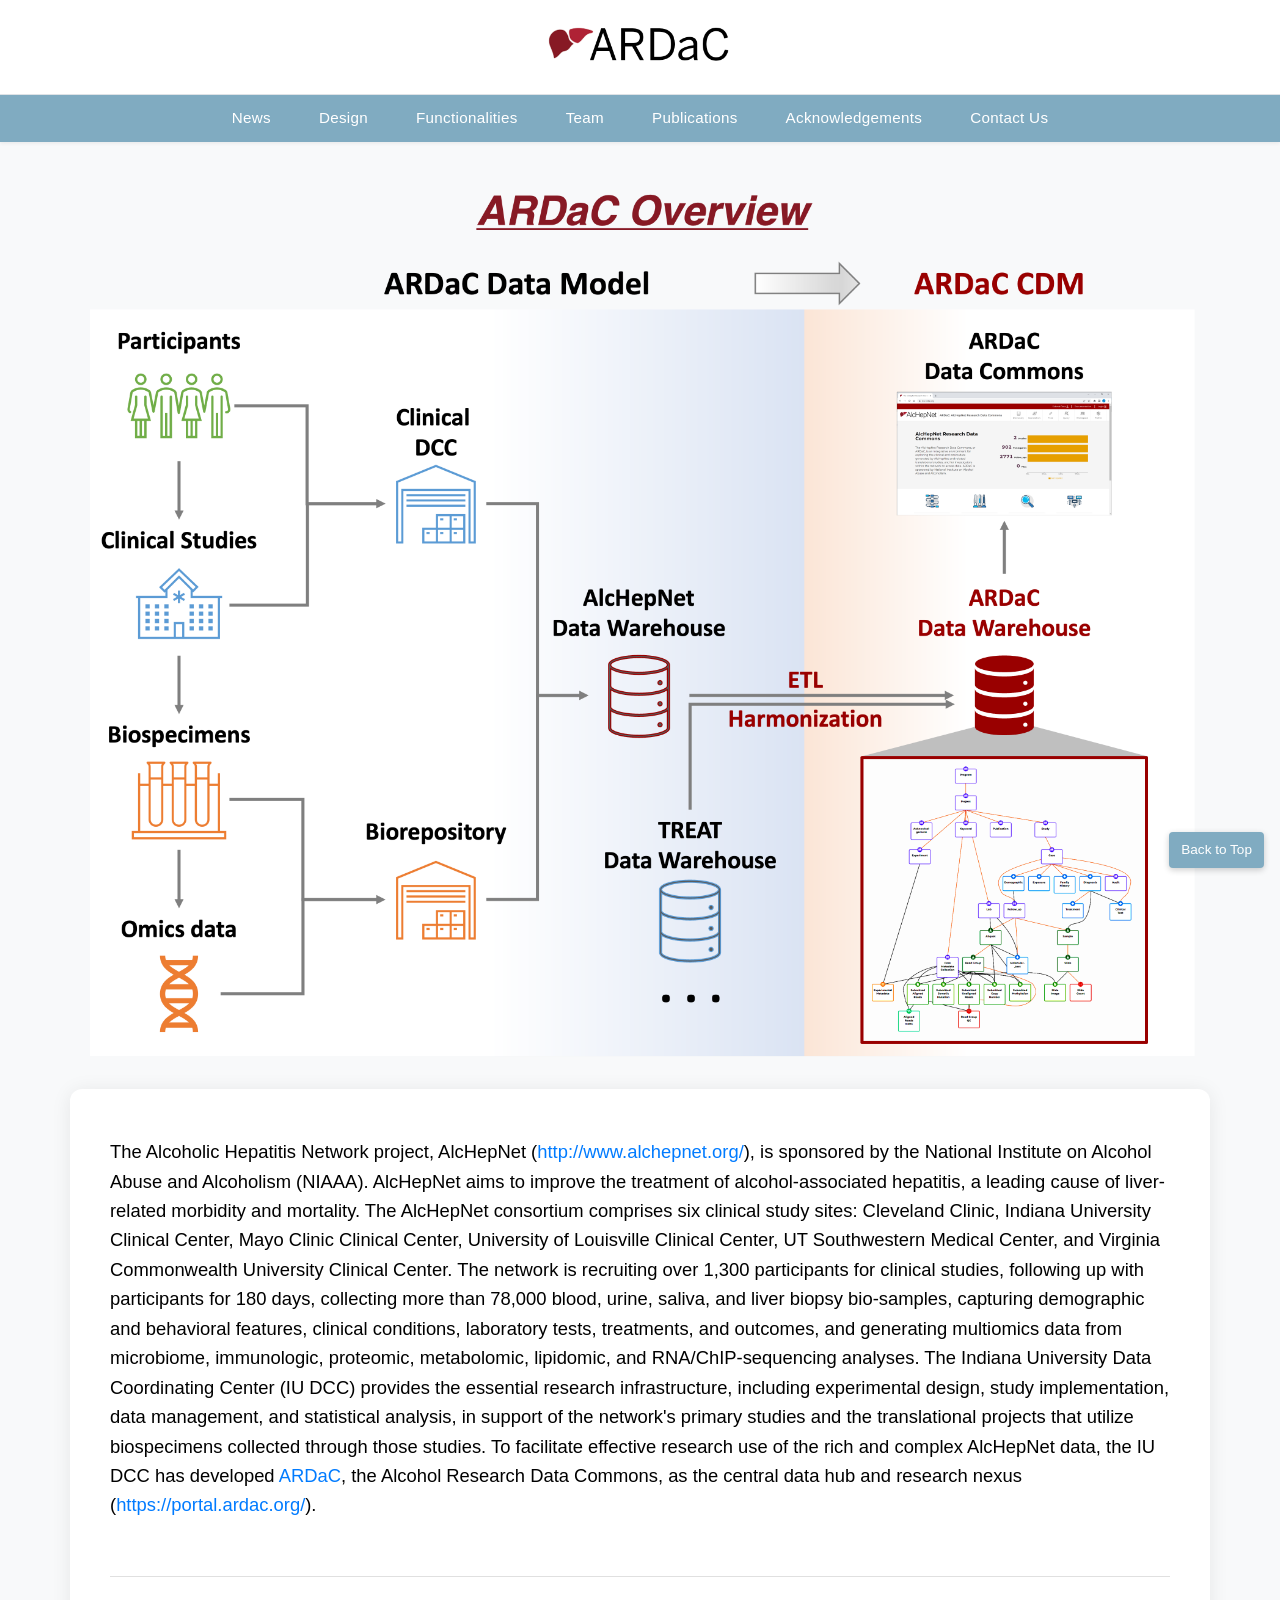
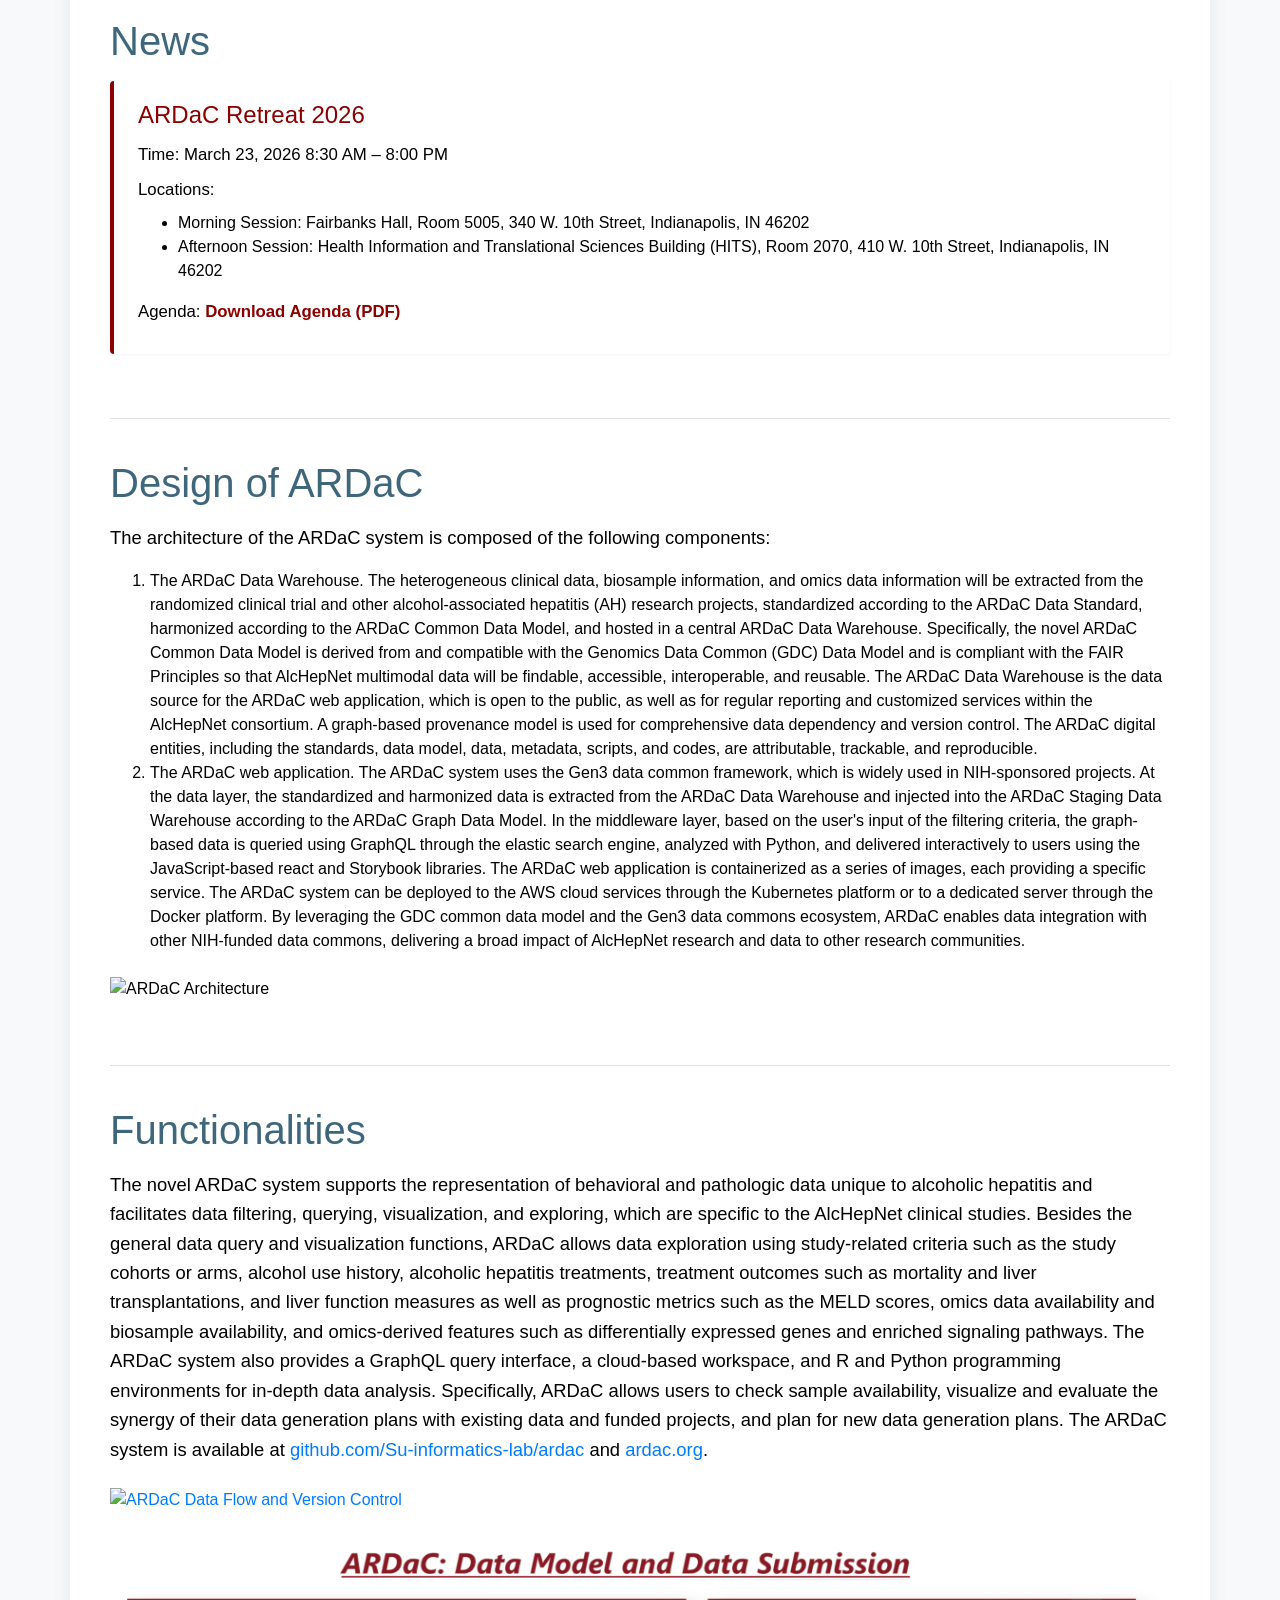
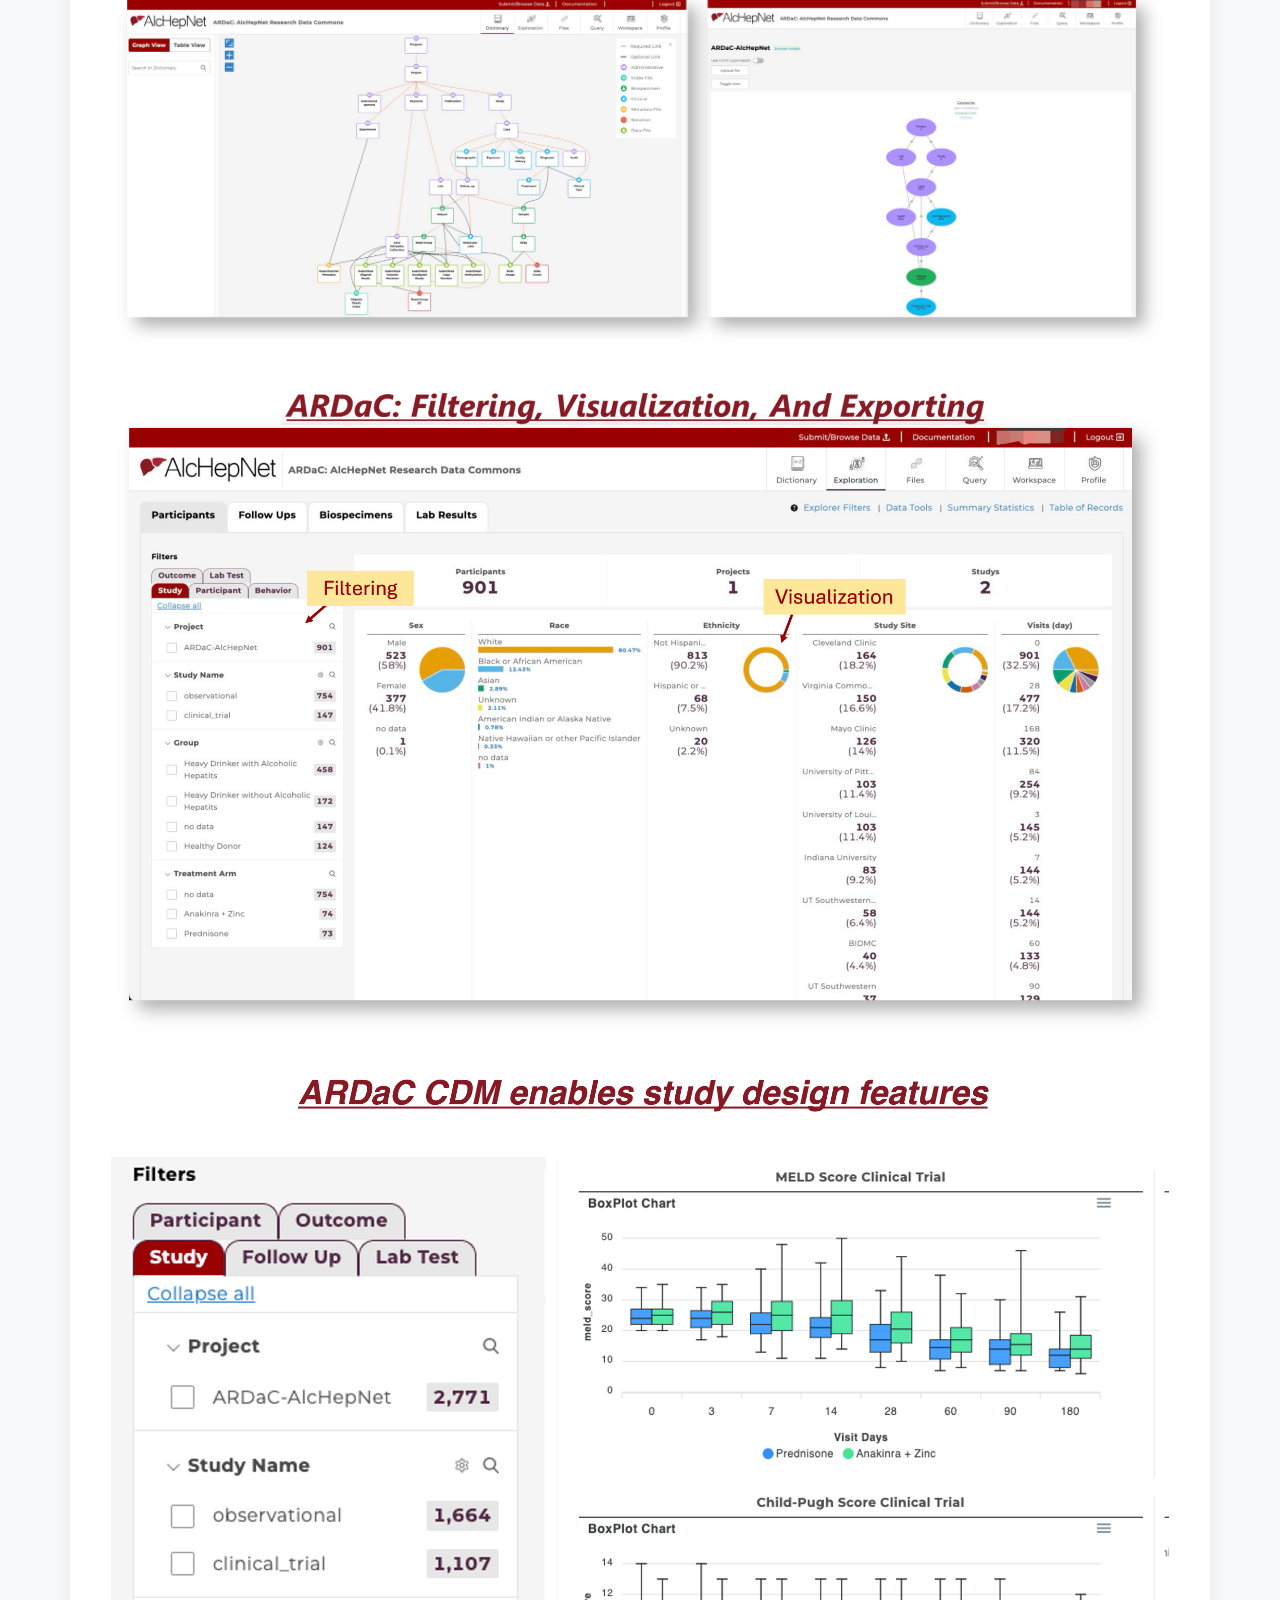
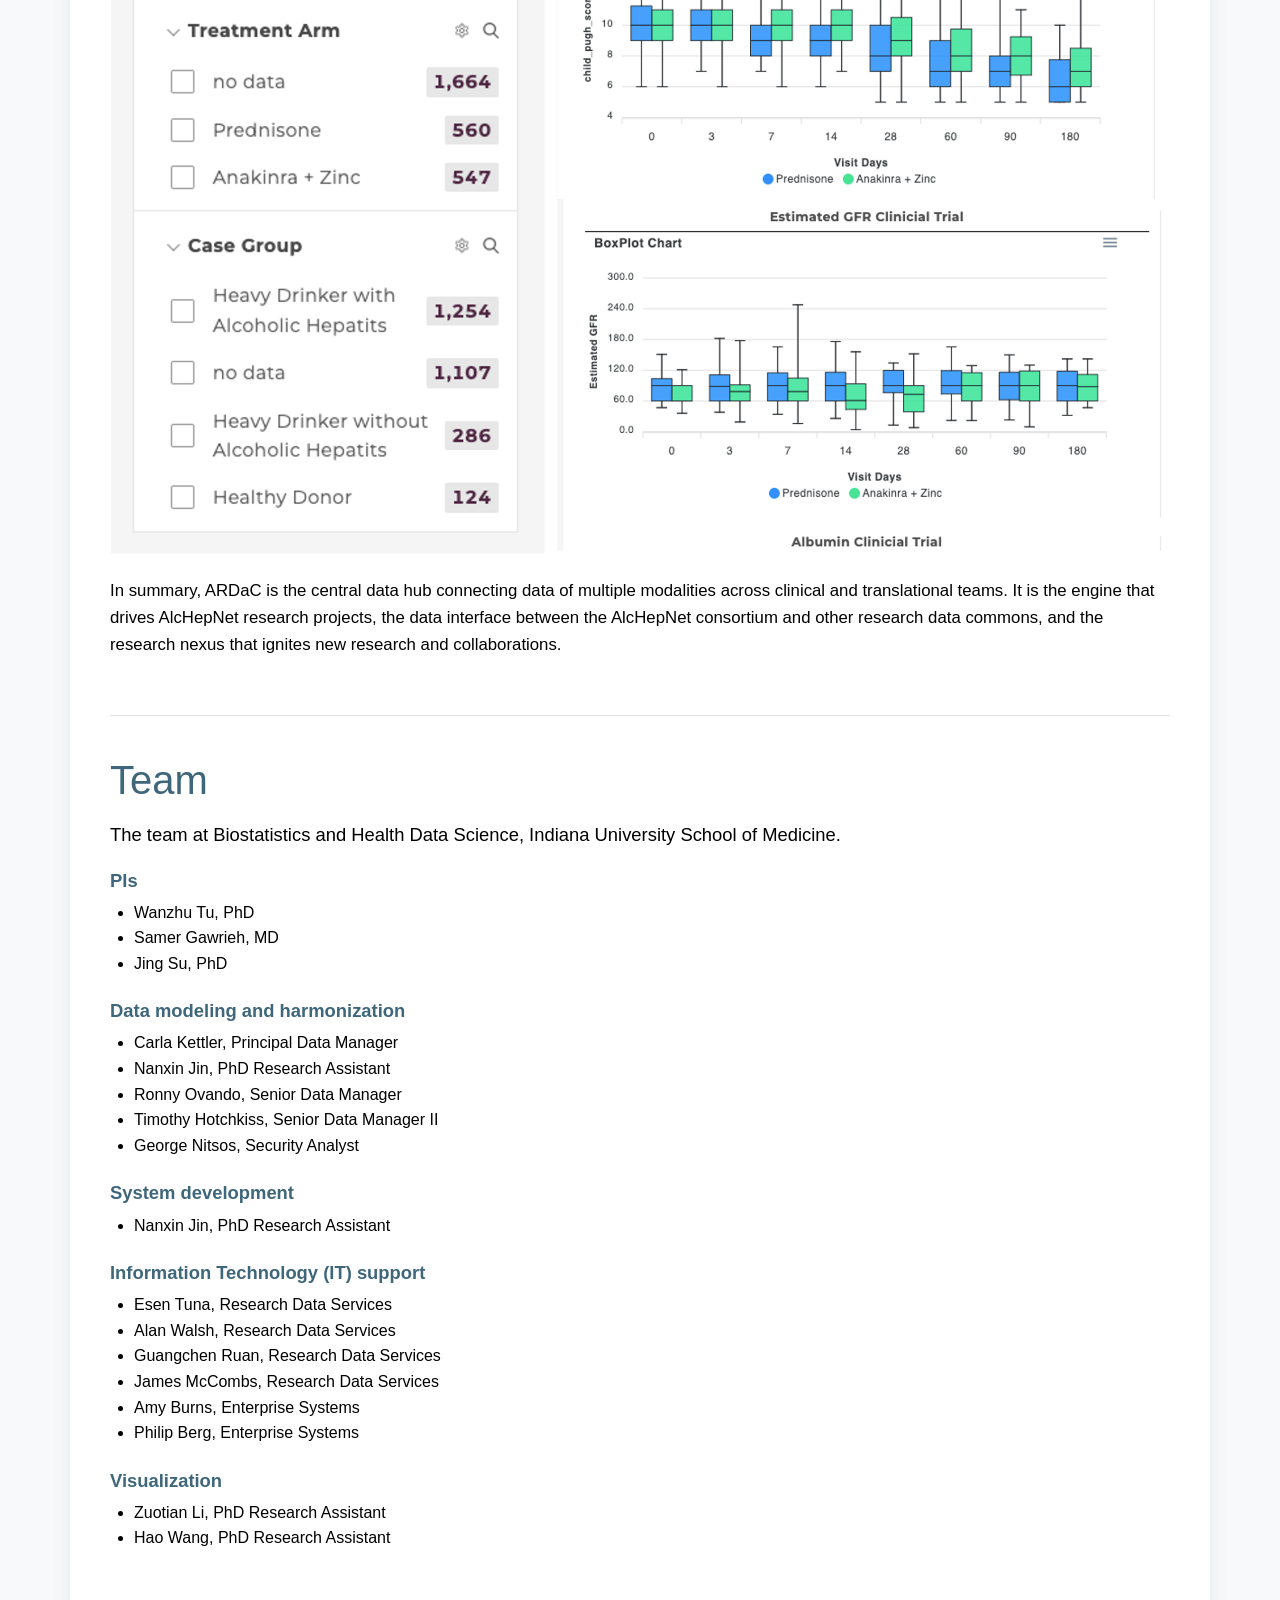
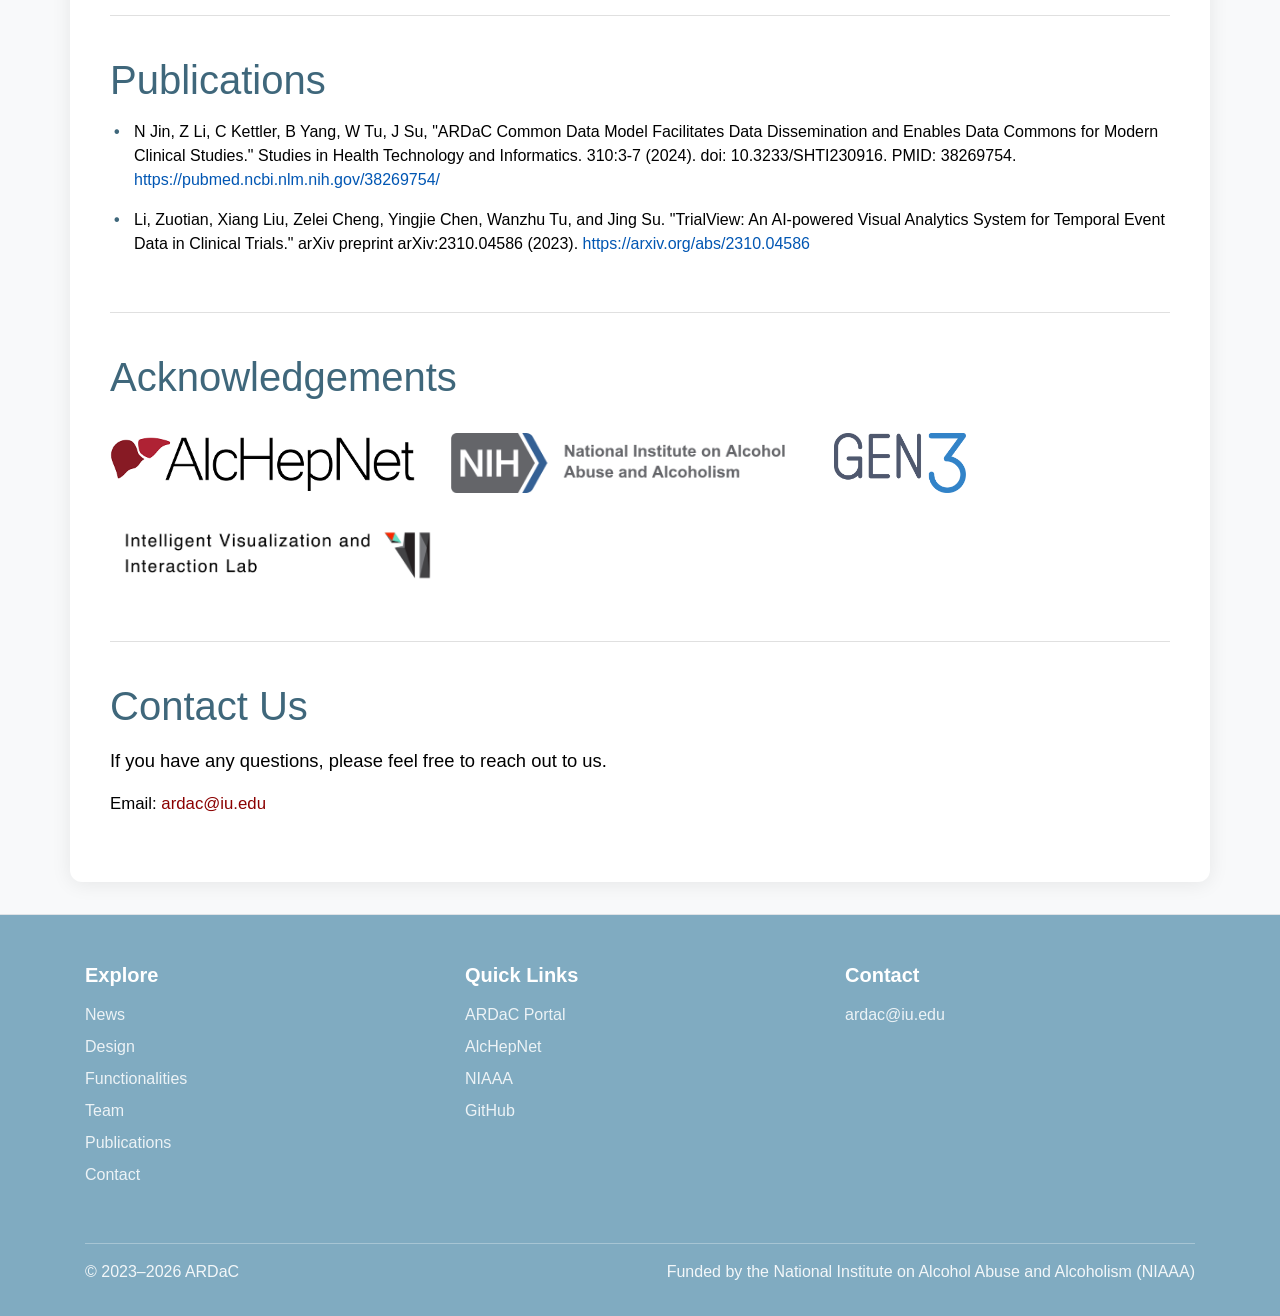
==== commit 7f39e933: "restyle homepage to match AlcHepNet (Bootstrap + teal theme)" ====
--- a/src/index.html
+++ b/src/index.html
@@ -1,521 +1,397 @@
-<html>
+<!doctype html>
+<html lang="en">
 
 <head>
-    <meta http-equiv=Content-Type content="text/html; charset=windows-1252">
-    <meta name=Generator content="Microsoft Word 15 (filtered)">
+    <meta charset="utf-8">
     <meta name="viewport" content="width=device-width, initial-scale=1">
-<style>
-    html, body {
-    height: 100%;
-    margin: 1vw 5vw 5vw 5vw;
-    padding: 0;
-    box-sizing: border-box;
-}
-
-img {
-    padding: 0;
-    display: block;
-    margin: 15px auto;
-    max-height: 100%;
-    max-width: 100%;
-}
-
-p {
-    /*text-indent: 2em;*/
-    margin-bottom: 1em;
-}
-
-a {
-    text-decoration: none;
-    font-family:"Calibri",sans-serif;
-    color:black;
-}
-<!--
- /* Font Definitions */
-@font-face
-	{font-family:Wingdings;
-	panose-1:5 0 0 0 0 0 0 0 0 0;}
-@font-face
-	{font-family:"Cambria Math";
-	panose-1:2 4 5 3 5 4 6 3 2 4;}
-@font-face
-	{font-family:Calibri;
-	panose-1:2 15 5 2 2 2 4 3 2 4;}
-@font-face
-	{font-family:"Segoe UI";
-	panose-1:2 11 5 2 4 2 4 2 2 3;}
- /* Style Definitions */
- p.MsoNormal, li.MsoNormal, div.MsoNormal
-	{margin-top:0in;
-	margin-right:0in;
-	margin-bottom:8.0pt;
-	margin-left:0in;
-	line-height:130%;
-	font-size:14.0pt;
-	font-family:"Calibri",sans-serif;}
-.MsoChpDefault
-	{font-family:"Calibri",sans-serif;}
-.MsoPapDefault
-	{margin-bottom:8.0pt;
-	line-height:107%;}
-@page WordSection1
-	{size:8.5in 11.0in;
-	margin:1.0in 1.0in 1.0in 1.0in;}
-div.WordSection1
-	{page:WordSection1;}
- /* List Definitions */
-    ol {margin-bottom:0in;}
-    ul {margin-bottom:0in;}
--->
-    .navigation-item-txt {
-        margin-right: 2vw;
-        cursor: pointer;
-        font-size: 18px;
-        color: darkred;
-        font-weight: bold;
-    }
-    .navigation-item-txt:hover {
-        color: grey;
-        /*text-decoration: underline;*/
-    }
-
-    .nav-mobile-icon {
-        display: none;
-    }
-    .navigation-item-container {
-        display: flex;
-        flex-direction: row;
-    }
-
-    @media screen and (max-width: 768px) {
-        .nav-mobile-icon {
-            display: block;
-            cursor: pointer;
-            font-size: 18px;
-            color: darkred;
-            font-weight: bold;
-            font-family:"Calibri",sans-serif;
-        }
-        .navigation-item-container {
-            display: none;
-            background-color: rgba(255, 255, 255, 0.75);
-            position: fixed;
-            top: 10vh;
-            left: 10px;
-            box-shadow: 0 4px 6px rgba(0, 0, 0, 0.1);
-            border-radius: 5px;
-            z-index: 1000;
-            padding: 5px;
-        }
-        .navigation-item-txt {
-            font-size: 16px;
-            margin-right: 1vw;
-            /*margin-bottom: 1vw;*/
-            /*padding: 3px 0;*/
-            color: darkred;
-        }
-
-        .readMore {
-            display: inline;
-            color: blue;
-            cursor: pointer;
-        }
-    }
-
-    @media screen and (min-width: 768px) {
-        .readMore {
-            display: none;
-        }
-
-        .moreText {
-            display: inline;
-        }
-
-        .navigation-item-container {
-            display: flex;
-            flex-direction: row;
-        }
-        .nav-mobile-icon {
-            display: none;
-        }
-    }
-</style>
-
-
-
+    <title>ARDaC &mdash; Alcohol Research Data Commons</title>
+    <link rel="icon" href="index_files/Logo_ARDac_4_Edit_1.png">
+    <link href="bootstrap.min.css" rel="stylesheet">
+    <link href="main.css" rel="stylesheet">
+    <script src="https://code.jquery.com/jquery-3.6.0.min.js"></script>
 </head>
 
-<body lang=EN-US style='word-wrap:break-word'>
-
-<div class="navigation-bar-container"
-     style='padding:.5em;height:10vh;width:100vw;margin-bottom:12.0pt;background:
-white;position:fixed;top:0;display:flex;align-items: center'>
-    <div class="navigation-bar-logo"
-         style='width:20%;height:100%;margin-right:1vw;line-height: 10vh;display:flex;align-items: center'
-    >
-        <a href="#ARDaC">
-            <img style="margin:0;max-width:100%;height:auto" src="index_files/Logo_ARDac_4_Edit_1.png">
+<body>
+
+<nav class="navbar navbar-expand-md">
+    <div class="logo-row">
+        <a class="navbar-brand" href="#ARDaC">
+            <img src="index_files/Logo_ARDac_4_Edit_1.png" alt="ARDaC Logo">
         </a>
     </div>
-    <div class="nav-mobile-icon">
-        <p>MENU</p>
-    </div>
-    <div class="navigation-item-container" style="line-height: 10vh">
-        <a href="#News" class="navigation-item-txt">News</a>
-        <a href="#Design" class="navigation-item-txt">Design</a>
-        <a href="#Functionalities" class="navigation-item-txt">Functionalities</a>
-        <a href="#Team" class="navigation-item-txt">Team</a>
-        <a href="#Publications" class="navigation-item-txt">Publications</a>
-        <a href="#Acknowledgements" class="navigation-item-txt">Acknowledgements</a>
-        <a href="#Contact" class="navigation-item-txt">Contact Us</a>
-    </div>
-</div>
-
-<div class="back-top-tag" style="position:fixed;top:50vh;right:0;border: darkred solid .1vw;padding:.2vw; border-radius:.2vw">
+
+    <div class="nav-row">
+        <div class="container nav-inner">
+            <button class="navbar-toggler" type="button" data-toggle="collapse" data-target="#mainNav"
+                    aria-controls="mainNav" aria-expanded="false" aria-label="Toggle navigation">
+                <span class="navbar-toggler-icon"></span>
+            </button>
+
+            <div class="collapse navbar-collapse" id="mainNav">
+                <ul class="navbar-nav">
+                    <li class="nav-item"><a class="nav-link" href="#News">News</a></li>
+                    <li class="nav-item"><a class="nav-link" href="#Design">Design</a></li>
+                    <li class="nav-item"><a class="nav-link" href="#Functionalities">Functionalities</a></li>
+                    <li class="nav-item"><a class="nav-link" href="#Team">Team</a></li>
+                    <li class="nav-item"><a class="nav-link" href="#Publications">Publications</a></li>
+                    <li class="nav-item"><a class="nav-link" href="#Acknowledgements">Acknowledgements</a></li>
+                    <li class="nav-item"><a class="nav-link" href="#Contact">Contact Us</a></li>
+                </ul>
+            </div>
+        </div>
+    </div>
+</nav>
+
+<main role="main">
+    <div class="hero-banner" id="ARDaC">
+        <div class="container">
+            <img src="index_files/image005.png" alt="ARDaC Banner">
+        </div>
+    </div>
+
+    <div class="container marketing">
+
+        <div class="row featurette">
+            <div class="col">
+                <p class="lead">
+                    The Alcoholic Hepatitis Network project, AlcHepNet
+                    (<a href="http://www.alchepnet.org/">http://www.alchepnet.org/</a>),
+                    is sponsored by the National Institute on Alcohol Abuse and Alcoholism (NIAAA).
+                    <span class="moreText">
+                        AlcHepNet aims to improve the treatment of alcohol-associated hepatitis, a leading cause of
+                        liver-related morbidity and mortality. The AlcHepNet consortium comprises six clinical study
+                        sites: Cleveland Clinic, Indiana University Clinical Center, Mayo Clinic Clinical Center,
+                        University of Louisville Clinical Center, UT Southwestern Medical Center, and Virginia
+                        Commonwealth University Clinical Center. The network is recruiting over 1,300 participants for
+                        clinical studies, following up with participants for 180 days, collecting more than 78,000
+                        blood, urine, saliva, and liver biopsy bio-samples, capturing demographic and behavioral
+                        features, clinical conditions, laboratory tests, treatments, and outcomes, and generating
+                        multiomics data from microbiome, immunologic, proteomic, metabolomic, lipidomic, and
+                        RNA/ChIP-sequencing analyses. The Indiana University Data Coordinating Center (IU DCC) provides
+                        the essential research infrastructure, including experimental design, study implementation,
+                        data management, and statistical analysis, in support of the network's primary studies and the
+                        translational projects that utilize biospecimens collected through those studies. To facilitate
+                        effective research use of the rich and complex AlcHepNet data, the IU DCC has developed
+                        <a href="http://portal.ardac.org/">ARDaC</a>, the Alcohol Research Data Commons, as the central
+                        data hub and research nexus
+                        (<a href="https://portal.ardac.org/">https://portal.ardac.org/</a>).
+                    </span>
+                    <a href="javascript:void(0);" class="readMore">... Read More</a>
+                </p>
+            </div>
+        </div>
+
+        <hr class="featurette-divider">
+
+        <div class="row featurette" id="News">
+            <div class="col">
+                <h2 class="featurette-heading">News</h2>
+                <div class="news-card">
+                    <h3>ARDaC Retreat 2026</h3>
+                    <p><strong>Time:</strong> March 23, 2026 8:30 AM &ndash; 8:00 PM</p>
+                    <p><strong>Locations:</strong></p>
+                    <ul>
+                        <li><strong>Morning Session:</strong> Fairbanks Hall, Room 5005, 340 W. 10th Street,
+                            Indianapolis, IN 46202</li>
+                        <li><strong>Afternoon Session:</strong> Health Information and Translational Sciences Building
+                            (HITS), Room 2070, 410 W. 10th Street, Indianapolis, IN 46202</li>
+                    </ul>
+                    <p>
+                        <strong>Agenda:</strong>
+                        <a class="agenda-link"
+                           href="files/Final%20ARDaC%202026%20Annual%20Retreat%20Agenda.pdf" target="_blank"
+                           rel="noopener">Download Agenda (PDF)</a>
+                    </p>
+                </div>
+            </div>
+        </div>
+
+        <hr class="featurette-divider">
+
+        <div class="row featurette" id="Design">
+            <div class="col">
+                <h2 class="featurette-heading">Design of ARDaC</h2>
+                <p class="lead">The architecture of the ARDaC system is composed of the following components:</p>
+                <ol>
+                    <li>
+                        The ARDaC Data Warehouse. The heterogeneous clinical data, biosample information, and omics
+                        data information will be extracted from the randomized clinical trial and other
+                        alcohol-associated hepatitis (AH) research projects,
+                        <span class="moreText">
+                            standardized according to the ARDaC Data Standard, harmonized according to the ARDaC Common
+                            Data Model, and hosted in a central ARDaC Data Warehouse. Specifically, the novel ARDaC
+                            Common Data Model is derived from and compatible with the Genomics Data Common (GDC) Data
+                            Model and is compliant with the FAIR Principles so that AlcHepNet multimodal data will be
+                            findable, accessible, interoperable, and reusable. The ARDaC Data Warehouse is the data
+                            source for the ARDaC web application, which is open to the public, as well as for regular
+                            reporting and customized services within the AlcHepNet consortium. A graph-based provenance
+                            model is used for comprehensive data dependency and version control. The ARDaC digital
+                            entities, including the standards, data model, data, metadata, scripts, and codes, are
+                            attributable, trackable, and reproducible.
+                        </span>
+                        <a href="javascript:void(0);" class="readMore">... Read More</a>
+                    </li>
+                    <li>
+                        The ARDaC web application. The ARDaC system uses the Gen3 data common framework, which is
+                        widely used in NIH-sponsored projects.
+                        <span class="moreText">
+                            At the data layer, the standardized and harmonized data is extracted from the ARDaC Data
+                            Warehouse and injected into the ARDaC Staging Data Warehouse according to the ARDaC Graph
+                            Data Model. In the middleware layer, based on the user's input of the filtering criteria,
+                            the graph-based data is queried using GraphQL through the elastic search engine, analyzed
+                            with Python, and delivered interactively to users using the JavaScript-based react and
+                            Storybook libraries. The ARDaC web application is containerized as a series of images, each
+                            providing a specific service. The ARDaC system can be deployed to the AWS cloud services
+                            through the Kubernetes platform or to a dedicated server through the Docker platform. By
+                            leveraging the GDC common data model and the Gen3 data commons ecosystem, ARDaC enables
+                            data integration with other NIH-funded data commons, delivering a broad impact of
+                            AlcHepNet research and data to other research communities.
+                        </span>
+                        <a href="javascript:void(0);" class="readMore">... Read More</a>
+                    </li>
+                </ol>
+                <img src="index_files/image001.png" alt="ARDaC Architecture">
+            </div>
+        </div>
+
+        <hr class="featurette-divider">
+
+        <div class="row featurette" id="Functionalities">
+            <div class="col">
+                <h2 class="featurette-heading">Functionalities</h2>
+                <p class="lead">
+                    The novel ARDaC system supports the representation of behavioral and pathologic data unique to
+                    alcoholic hepatitis and facilitates data filtering, querying, visualization, and exploring,
+                    <span class="moreText">
+                        which are specific to the AlcHepNet clinical studies. Besides the general data query and
+                        visualization functions, ARDaC allows data exploration using study-related criteria such as
+                        the study cohorts or arms, alcohol use history, alcoholic hepatitis treatments, treatment
+                        outcomes such as mortality and liver transplantations, and liver function measures as well as
+                        prognostic metrics such as the MELD scores, omics data availability and biosample availability,
+                        and omics-derived features such as differentially expressed genes and enriched signaling
+                        pathways. The ARDaC system also provides a GraphQL query interface, a cloud-based workspace,
+                        and R and Python programming environments for in-depth data analysis. Specifically, ARDaC
+                        allows users to check sample availability, visualize and evaluate the synergy of their data
+                        generation plans with existing data and funded projects, and plan for new data generation
+                        plans. The ARDaC system is available at
+                        <a href="https://github.com/Su-informatics-lab/ardac">github.com/Su-informatics-lab/ardac</a>
+                        and <a href="http://www.ardac.org">ardac.org</a>.
+                    </span>
+                    <a href="javascript:void(0);" class="readMore">... Read More</a>
+                </p>
+
+                <a href="https://github.com/jing-su/ardac/blob/master/ARDaC_VersionControl.png" target="_blank"
+                   rel="noopener">
+                    <img src="index_files/image002.png" alt="ARDaC Data Flow and Version Control">
+                </a>
+                <a href="https://github.com/jing-su/ardac/blob/master/ARDaC_DataModel.png" target="_blank"
+                   rel="noopener">
+                    <img src="index_files/image003.png" alt="ARDaC Data Model">
+                </a>
+                <a href="https://github.com/jing-su/ardac/blob/master/ARDaC_Filtering_Vis_Exporting.png" target="_blank"
+                   rel="noopener">
+                    <img src="index_files/image004.png" alt="ARDaC Interface Example">
+                </a>
+                <img src="index_files/image006.png" alt="ARDaC Overview">
+
+                <p>
+                    In summary, ARDaC is the central data hub connecting data of multiple modalities across clinical
+                    and translational teams. It is the engine that drives AlcHepNet research projects, the data
+                    interface between the AlcHepNet consortium and other research data commons, and the research
+                    nexus that ignites new research and collaborations.
+                </p>
+            </div>
+        </div>
+
+        <hr class="featurette-divider">
+
+        <div class="row featurette" id="Team">
+            <div class="col">
+                <h2 class="featurette-heading">Team</h2>
+                <p class="lead">The team at Biostatistics and Health Data Science, Indiana University School of
+                    Medicine.</p>
+
+                <div class="team-group">
+                    <h4>PIs</h4>
+                    <ul>
+                        <li>Wanzhu Tu, PhD</li>
+                        <li>Samer Gawrieh, MD</li>
+                        <li>Jing Su, PhD</li>
+                    </ul>
+                </div>
+
+                <div class="team-group">
+                    <h4>Data modeling and harmonization</h4>
+                    <ul>
+                        <li>Carla Kettler, Principal Data Manager</li>
+                        <li>Nanxin Jin, PhD Research Assistant</li>
+                        <li>Ronny Ovando, Senior Data Manager</li>
+                        <li>Timothy Hotchkiss, Senior Data Manager II</li>
+                        <li>George Nitsos, Security Analyst</li>
+                    </ul>
+                </div>
+
+                <div class="team-group">
+                    <h4>System development</h4>
+                    <ul>
+                        <li>Nanxin Jin, PhD Research Assistant</li>
+                    </ul>
+                </div>
+
+                <div class="team-group">
+                    <h4>Information Technology (IT) support</h4>
+                    <ul>
+                        <li>Esen Tuna, Research Data Services</li>
+                        <li>Alan Walsh, Research Data Services</li>
+                        <li>Guangchen Ruan, Research Data Services</li>
+                        <li>James McCombs, Research Data Services</li>
+                        <li>Amy Burns, Enterprise Systems</li>
+                        <li>Philip Berg, Enterprise Systems</li>
+                    </ul>
+                </div>
+
+                <div class="team-group">
+                    <h4>Visualization</h4>
+                    <ul>
+                        <li>Zuotian Li, PhD Research Assistant</li>
+                        <li>Hao Wang, PhD Research Assistant</li>
+                    </ul>
+                </div>
+            </div>
+        </div>
+
+        <hr class="featurette-divider">
+
+        <div class="row featurette" id="Publications">
+            <div class="col">
+                <h2 class="featurette-heading">Publications</h2>
+                <ul class="pub-list">
+                    <li>
+                        N Jin, Z Li, C Kettler, B Yang, W Tu, J Su, "ARDaC Common Data Model Facilitates Data
+                        Dissemination and Enables Data Commons for Modern Clinical Studies." Studies in Health
+                        Technology and Informatics. 310:3-7 (<strong>2024</strong>). doi: 10.3233/SHTI230916.
+                        PMID: 38269754.
+                        <a href="https://pubmed.ncbi.nlm.nih.gov/38269754/">https://pubmed.ncbi.nlm.nih.gov/38269754/</a>
+                    </li>
+                    <li>
+                        Li, Zuotian, Xiang Liu, Zelei Cheng, Yingjie Chen, Wanzhu Tu, and Jing Su. "TrialView: An
+                        AI-powered Visual Analytics System for Temporal Event Data in Clinical Trials." arXiv preprint
+                        arXiv:2310.04586 (<strong>2023</strong>).
+                        <a href="https://arxiv.org/abs/2310.04586">https://arxiv.org/abs/2310.04586</a>
+                    </li>
+                </ul>
+            </div>
+        </div>
+
+        <hr class="featurette-divider">
+
+        <div class="row featurette" id="Acknowledgements">
+            <div class="col">
+                <h2 class="featurette-heading">Acknowledgements</h2>
+                <div class="ack-logos">
+                    <a href="http://www.alchepnet.org/" target="_blank" rel="noopener">
+                        <img src="index_files/Logo_AlcHepNet_4_Edit_2.png" alt="AlcHepNet">
+                    </a>
+                    <a href="https://www.niaaa.nih.gov/" target="_blank" rel="noopener">
+                        <img src="index_files/niaaa-logo.png" alt="NIAAA">
+                    </a>
+                    <a href="https://gen3.org/" target="_blank" rel="noopener">
+                        <img src="index_files/Logo_GEN3.png" alt="Gen3">
+                    </a>
+                    <a href="https://va.tech.purdue.edu/ivil/index.html" target="_blank" rel="noopener">
+                        <img src="index_files/Logo_PIVIL.png" alt="PIVIL">
+                    </a>
+                </div>
+            </div>
+        </div>
+
+        <hr class="featurette-divider">
+
+        <div class="row featurette" id="Contact">
+            <div class="col contact-block">
+                <h2 class="featurette-heading">Contact Us</h2>
+                <p class="lead">If you have any questions, please feel free to reach out to us.</p>
+                <p>Email: <a href="mailto:ardac@iu.edu">ardac@iu.edu</a></p>
+            </div>
+        </div>
+
+    </div>
+</main>
+
+<div class="back-top-tag">
     <a href="#ARDaC">Back to Top</a>
 </div>
 
-<div class=WordSection1>
-
-    <p class=MsoNormal style='padding-top:15vh;margin-top:-5vh;margin-bottom:12.0pt;background:white' id="ARDaC">
-        <img width=1000 height=auto src="index_files/image005.png" />
-    </p>
-
-<p class=MsoNormal style='margin-bottom:12.0pt;background:white'>
-    <span style='font-family:"Segoe UI",sans-serif;
-color:#24292F'>The Alcoholic Hepatitis Network project, AlcHepNet (<a
-            href="http://www.alchepnet.org/"><span
-            style='color:blue;text-decoration:none'>http://www.alchepnet.org/</span></a>), is sponsored by the National Institute on Alcohol Abuse and Alcoholism (NIAAA).
-        <span class="moreText" style="display: none;">
-            AlcHepNet aims to improve the treatment of alcohol-associated hepatitis, a leading cause of liver-related morbidity and mortality. The AlcHepNet consortium comprises six clinical study sites: Cleveland Clinic, Indiana University Clinical Center, Mayo Clinic Clinical Center, University of Louisville Clinical Center, UT Southwestern Medical Center, and Virginia Commonwealth University Clinical Center. The network is recruiting over 1,300 participants for clinical studies, following up with participants for 180 days, collecting more than 78,000 blood, urine, saliva, and liver biopsy bio-samples, capturing demographic and behavioral features, clinical conditions, laboratory tests, treatments, and outcomes, and generating multiomics data from microbiome, immunologic, proteomic, metabolomic, lipidomic, and RNA/ChIP-sequencing analyses. The Indiana University Data Coordinating Center (IU DCC) provides the essential research infrastructure, including experimental design, study implementation, data management, and statistical analysis, in support of the network's primary studies and the translational projects that utilize biospecimens collected through those studies. To facilitate effective research use of the rich and complex AlcHepNet data, the IU DCC has developed <a
-                href="http://portal.ardac.org/"><span
-                style='color:blue;text-decoration:none'>ARDaC</span></a> , the Alcohol Research Data Commons, as the central data hub and research nexus (<a
-                href="https://portal.ardac.org/"><span
-                style='color:blue;text-decoration:none'>https://portal.ardac.org/</span></a>).
-        </span>
-        <a href="javascript:void(0);" class="readMore" style="color: #8b0000;"> ... Read More</a>
-    </span>
-</p>
-
-<p id="News" class=MsoNormal style='padding-top:15vh;margin-top:-5vh;margin-bottom:12.0pt;
-margin-left:0in;background:white'><b><span style='font-size:
-24.0pt;font-family:"Segoe UI",sans-serif;color:#24292F'>News</span></b></p>
-
-<div style='margin-bottom:24.0pt;background:white;border-left:4px solid #8b0000;padding:16px 20px;'>
-    <p class=MsoNormal style='margin-bottom:8.0pt'><b><span style='font-size:18.0pt;font-family:"Segoe UI",sans-serif;color:#24292F'>ARDaC Retreat 2026</span></b></p>
-    <p class=MsoNormal style='margin-bottom:6.0pt'><b><span style='font-family:"Segoe UI",sans-serif;color:#24292F'>Time:</span></b><span style='font-family:"Segoe UI",sans-serif;color:#24292F'> March 23, 2026 8:30 AM – 8:00 PM</span></p>
-    <p class=MsoNormal style='margin-bottom:6.0pt'><b><span style='font-family:"Segoe UI",sans-serif;color:#24292F'>Locations:</span></b></p>
-    <ul type=disc style='margin-top:0'>
-        <li class=MsoNormal style='color:#24292F;background:white'><span style='font-family:"Segoe UI",sans-serif'><b>Morning Session:</b> Fairbanks Hall, Room 5005, 340 W. 10th Street, Indianapolis, IN 46202</span></li>
-        <li class=MsoNormal style='color:#24292F;margin-top:3.0pt;background:white'><span style='font-family:"Segoe UI",sans-serif'><b>Afternoon Session:</b> Health Information and Translational Sciences Building (HITS), Room 2070, 410 W. 10th Street, Indianapolis, IN 46202</span></li>
-    </ul>
-    <p class=MsoNormal style='margin-bottom:0'><b><span style='font-family:"Segoe UI",sans-serif;color:#24292F'>Agenda:</span></b><span style='font-family:"Segoe UI",sans-serif;color:#24292F'> </span><a href="files/Final%20ARDaC%202026%20Annual%20Retreat%20Agenda.pdf" target="_blank" style='font-family:"Segoe UI",sans-serif;color:#8b0000;text-decoration:none'>Download Agenda (PDF)</a></p>
-</div>
-
-<p id="Design" class=MsoNormal style='padding-top:15vh;margin-top:-5vh;margin-bottom:12.0pt;
-margin-left:0in;background:white'><b><span style='font-size:
-24.0pt;font-family:"Segoe UI",sans-serif;color:#24292F'>Design of ARDaC</span></b></p>
-
-<p class=MsoNormal style='margin-bottom:12.0pt;background:
-white'><span style='font-family:"Segoe UI",sans-serif;
-color:#24292F'>The architecture of the ARDaC system is composed of the following components:</span></p>
-
-<ol start=1 type=1>
- <li class=MsoNormal style='color:#24292F;background:white'>
-     <span style='font-family:"Segoe UI",sans-serif'>The ARDaC Data Warehouse. The heterogeneous clinical data, biosample information, and omics data information will be extracted from the randomized clinical trial and other alcohol-associated hepatitis (AH) research projects,
-         <span class="moreText" style="display: none;">
-             standardized according to the ARDaC Data Standard, harmonized according to the ARDaC Common Data Model, and hosted in a central ARDaC Data Warehouse. Specifically, the novel ARDaC Common Data Model is derived from and compatible with the Genomics Data Common (GDC)[1] Data Model and is compliant with the FAIR Principles[2] so that AlcHepNet multimodal data will be findable, accessible, interoperable, and reusable. The ARDaC Data Warehouse is the data source for the ARDaC web application, which is open to the public, as well as for regular reporting and customized services within the AlcHepNet consortium. A graph-based provenance model is used for comprehensive data dependency and version control. The ARDaC digital entities, including the standards, data model, data, metadata, scripts, and codes, are attributable, trackable, and reproducible.
-         </span>
-         <a href="javascript:void(0);" class="readMore" style="color: #8b0000;"> ... Read More</a>
-     </span>
- </li>
-
- <li class=MsoNormal style='color:#24292F;margin-top:3.0pt;
-     background:white'>
-     <span style='font-family:"Segoe UI",sans-serif'>The ARDaC web application. The ARDaC system uses the Gen3 data common framework, which is widely used in NIH-sponsored projects.
-        <span class="moreText" style="display: none;">
-        At the data layer, the standardized and harmonized data is extracted from the ARDaC Data Warehouse and injected into the ARDaC Staging Data Warehouse according to the ARDaC Graph Data Model. In the middleware layer, based on the user's input of the filtering criteria, the graph-based data is queried using GraphQL through the elastic search engine, analyzed with Python, and delivered interactively to users using the JavaScript-based react and Storybook libraries. The ARDaC web application is containerized as a series of images, each providing a specific service. The ARDaC system can be deployed to the AWS cloud services through the Kubernetes platform or to a dedicated server through the Docker platform. By leveraging the GDC common data model and the Gen3 data commons ecosystem, ARDaC enables data integration with other NIH-funded data commons, delivering a broad impact of AlcHepNet research and data to other research communities.
-        </span>
-         <a href="javascript:void(0);" class="readMore" style="color: #8b0000;"> ... Read More</a>
-     </span>
- </li>
-
-</ol>
-
-<!--    <p class=MsoNormal style='margin-bottom:12.0pt;background:white'>-->
-<!--        <img width=1000 height=auto src="index_files/image005.png" />-->
-<!--    </p>-->
-
-<p class=MsoNormal style='margin-bottom:12.0pt;background:white'>
-    <img src="index_files/image001.png" />
-</p>
-
-<p id="Functionalities" class=MsoNormal style='padding-top:15vh;margin-top:-5vh;margin-bottom:12.0pt;background:
-white'><b><span style='font-size:24.0pt;font-family:"Segoe UI",sans-serif;
-color:#24292F'>Functionalities</span></b></p>
-
-<p class=MsoNormal style='margin-bottom:12.0pt;background:
-white'>
-    <span style='font-family:"Segoe UI",sans-serif;
-color:#24292F'>The novel ARDaC system supports the representation of behavioral and pathologic data unique to alcoholic hepatitis and facilitates data filtering, querying, visualization, and exploring,
-        <span class="moreText" style="display: none;">
-             which are specific to the AlcHepNet clinical studies. Besides the general data query and visualization functions, ARDaC allows data exploration using study-related criteria such as the study cohorts or arms, alcohol use history, alcoholic hepatitis treatments, treatment outcomes such as mortality and liver transplantations, and liver function measures as well as prognostic metrics such as the MELD scores, omics data availability and biosample availability, and omics-derived features such as differentially expressed genes and enriched signaling pathways. The ARDaC system also provides a GraphQL query interface, a cloud-based workspace, and R and Python programming environments for in-depth data analysis. Specifically, ARDaC allows users to check sample availability, visualize and evaluate the synergy of their data generation plans with existing data and funded projects, and plan for new data generation plans. The ARDaC system is available at&nbsp;<a
-                href="https://github.com/Su-informatics-lab/ardac"><span
-                style='color:blue;text-decoration:none'>github.com/jing-su/ardac</span></a>&nbsp;and&nbsp;<a
-                href="http://www.ardac.org"><span
-                style='color:blue;text-decoration:none'>ardac.org</span></a>.
-        </span>
-        <a href="javascript:void(0);" class="readMore" style="color: #8b0000;"> ... Read More</a>
-    </span>
-</p>
-
-<p class=MsoNormal style='margin-bottom:12.0pt;background:
-white'><span style='color:black'><a
-href="https://github.com/jing-su/ardac/blob/master/ARDaC_VersionControl.png"
-target="_blank"><span style='font-family:"Segoe UI",sans-serif;
-color:blue;text-decoration:none'><img border=0 width=900 height=auto
-id="Picture 6" src="index_files/image002.png"
-alt="ARDaC Data Flow and Version Control"></span></a></span></p>
-
-<p class=MsoNormal style='margin-bottom:12.0pt;background:
-white'><span style='color:black'><a
-href="https://github.com/jing-su/ardac/blob/master/ARDaC_DataModel.png"
-target="_blank"><span style='font-family:"Segoe UI",sans-serif;
-color:blue;text-decoration:none'><img border=0 width=2000 height="auto"
-                                      id="Picture 7" src="index_files/image003.png" alt="ARDaC Data Model"></span></a></span></p>
-
-<p class=MsoNormal style='margin-bottom:12.0pt;background:
-white'><span style='color:black'><a
-href="https://github.com/jing-su/ardac/blob/master/ARDaC_Filtering_Vis_Exporting.png"
-target="_blank"><span style='font-family:"Segoe UI",sans-serif;
-color:blue;text-decoration:none'><img border=0 width=1700 height=auto
-                                      id="Picture 8" src="index_files/image004.png" alt="ARDaC Interface Example"></span></a></span></p>
-
-    <p class=MsoNormal style='margin-bottom:12.0pt;background:white'>
-        <img width=1100 height=auto src="index_files/image006.png" />
-    </p>
-
-<p class=MsoNormal style='margin-bottom:12.0pt;background:
-white'><span style='font-family:"Segoe UI",sans-serif;
-color:#24292F'>In summary, ARDaC is the central data hub connecting data of multiple modalities across clinical and translational teams. It is the engine that drives AlcHepNet research projects, the data interface between the AlcHepNet consortium and other research data commons, and the research nexus that ignites new research and collaborations.</span></p>
-
-<p id="Team" class=MsoNormal style='padding-top:15vh;margin-top:-5vh;margin-bottom:12.0pt;
-margin-left:0in;background:white'><b><span style='font-size:
-24.0pt;font-family:"Segoe UI",sans-serif;color:#24292F'>Team</span></b></p>
-
-<p class=MsoNormal style='margin-bottom:12.0pt;margin-left:0in;background:white'><span style='font-size:14pt;font-family:"Segoe UI",sans-serif;color:#24292F'>The team at Biostatistics and Health Data Science, Indiana University School of Medicine</span></p>
-
-<p class=MsoNormal style='margin-top:.25in;margin-right:0in;margin-bottom:12.0pt;
-margin-left:0in;background:white'><b><span style='font-size:
-18.0pt;font-family:"Segoe UI",sans-serif;color:#24292F'>PIs:</span></b></p>
-
-<ul type=disc>
- <li class=MsoNormal style='color:#24292F;background:white'><span
-     style='font-family:"Segoe UI",sans-serif'>Wanzhu Tu, PhD</span></li>
- <li class=MsoNormal style='color:#24292F;margin-top:3.0pt;
-     background:white'><span style='font-family:"Segoe UI",sans-serif'>Samer Gawrieh, MD</span></li>
- <li class=MsoNormal style='color:#24292F;margin-top:3.0pt;
-     background:white'><span style='font-family:"Segoe UI",sans-serif'>Jing Su, PhD</span></li>
-</ul>
-
-<p class=MsoNormal style='margin-top:.25in;margin-right:0in;margin-bottom:12.0pt;
-margin-left:0in;background:white'><b><span style='font-size:
-18.0pt;font-family:"Segoe UI",sans-serif;color:#24292F'>Data modeling and harmonization</span></b></p>
-
-<ul type=disc>
- <li class=MsoNormal style='color:#24292F;margin-top:3.0pt;
-     background:white'><span style='font-family:"Segoe UI",sans-serif'>Carla Kettler, Principal Data Manager</span></li>
-    <li class=MsoNormal style='color:#24292F;margin-top:3.0pt;
-     background:white'><span style='font-family:"Segoe UI",sans-serif'>Nanxin Jin, PhD Research Assistant</span></li>
- <li class=MsoNormal style='color:#24292F;margin-top:3.0pt;
-     background:white'><span style='font-family:"Segoe UI",sans-serif'>Ronny Ovando, Senior Data Manager</span></li>
- <li class=MsoNormal style='color:#24292F;margin-top:3.0pt;
-     background:white'><span style='font-family:"Segoe UI",sans-serif'>Timothy Hotchkiss, Senior Data Manager II</span></li>
-    <li class=MsoNormal style='color:#24292F;margin-top:3.0pt;
-     background:white'><span style='font-family:"Segoe UI",sans-serif'>George Nitsos, Security Analyst</span></li>
-</ul>
-
-<p class=MsoNormal style='margin-top:.25in;margin-right:0in;margin-bottom:12.0pt;
-margin-left:0in;background:white'><b><span style='font-size:
-18.0pt;font-family:"Segoe UI",sans-serif;color:#24292F'>System development</span></b></p>
-
-<ul type=disc>
- <li class=MsoNormal style='color:#24292F;margin-top:3.0pt;
-     background:white'><span style='font-family:"Segoe UI",sans-serif'>Nanxin Jin, PhD Research Assistant</span></li>
-</ul>
-
-<!--add Information Technology (IT) support   -->
-    <p class=MsoNormal style='margin-top:.25in;margin-right:0in;margin-bottom:12.0pt;
-margin-left:0in;background:white'><b><span style='font-size:
-18.0pt;font-family:"Segoe UI",sans-serif;color:#24292F'>Information Technology (IT) support</span></b></p>
-
-    <ul type=disc>
-        <li class=MsoNormal style='color:#24292F;background:white'><span style='font-family:"Segoe UI",sans-serif'>Esen Tuna, Research Data Services</span></li>
-        <li class=MsoNormal style='color:#24292F;margin-top:3.0pt;
-     background:white'><span style='font-family:"Segoe UI",sans-serif'>Alan Walsh, Research Data Services</span></li>
-        <li class=MsoNormal style='color:#24292F;margin-top:3.0pt;
-     background:white'><span style='font-family:"Segoe UI",sans-serif'>Guangchen Ruan, Research Data Services</span></li>
-        <li class=MsoNormal style='color:#24292F;margin-top:3.0pt;
-     background:white'><span style='font-family:"Segoe UI",sans-serif'>James McCombs, Research Data Services</span></li>
-        <li class=MsoNormal style='color:#24292F;margin-top:3.0pt;
-     background:white'><span style='font-family:"Segoe UI",sans-serif'>Amy Burns, Enterprise Systems</span></li>
-        <li class=MsoNormal style='color:#24292F;margin-top:3.0pt;
-     background:white'><span style='font-family:"Segoe UI",sans-serif'>Philip Berg, Enterprise Systems</span></li>
-    </ul>
-
-<p class=MsoNormal style='margin-top:.25in;margin-right:0in;margin-bottom:12.0pt;
-margin-left:0in;background:white'><b><span style='font-size:
-18.0pt;font-family:"Segoe UI",sans-serif;color:#24292F'>Visualization</span></b></p>
-    <ul type=disc>
-        <li class=MsoNormal style='color:#24292F;background:white'><span
-                style='font-family:"Segoe UI",sans-serif'>Zuotian Li, PhD Research Assistant</span></li>
-        <li class=MsoNormal style='color:#24292F;margin-top:3.0pt;
-     background:white'><span style='font-family:"Segoe UI",sans-serif'>Hao Wang, PhD Research Assistant</span></li>
-    </ul>
-
-    <p id="Publications" class=MsoNormal style='padding-top:15vh;margin-top:-5vh;margin-bottom:12.0pt;
-margin-left:0in;background:white'><b><span style='font-size:
-24.0pt;font-family:"Segoe UI",sans-serif;color:#24292F'>Publications</span></b></p>
-    <ul type=disc>
-        <li class=MsoNormal style='color:#24292F;background:white'><span
-                style='font-family:"Segoe UI",sans-serif'>N Jin, Z Li, C Kettler, B Yang, W Tu, J Su, "ARDaC Common Data Model Facilitates Data Dissemination and Enables Data Commons for Modern Clinical Studies." Studies in Health Technology and Informatics. 310:3-7(<b>2024</b>). doi: 10.3233/SHTI230916. PMID: 38269754.
-            <a href="https://pubmed.ncbi.nlm.nih.gov/38269754/"><span
-                    style='color:blue;text-decoration:none'>https://pubmed.ncbi.nlm.nih.gov/38269754/</span></a>
-            </span></li>
-
-        <li class=MsoNormal style='color:#24292F;margin-top:3.0pt; background:white'><span style='font-family:"Segoe UI",sans-serif'>Li, Zuotian, Xiang Liu, Zelei Cheng, Yingjie Chen, Wanzhu Tu, and Jing Su. "TrialView: An AI-powered Visual Analytics System for Temporal Event Data in Clinical Trials." arXiv preprint arXiv:2310.04586 (<b>2023</b>).
-           <a href="https://arxiv.org/abs/2310.04586"><span
-                   style='color:blue;text-decoration:none'>https://arxiv.org/abs/2310.04586</span></a>
-            </span></li>
-    </ul>
-
-<!--<p class=MsoNormal>&nbsp;</p>-->
-    <p id="Acknowledgements" class=MsoNormal style='padding-top:15vh;margin-top:-5vh;margin-bottom:12.0pt;
-margin-left:0in;background:white'><b><span style='font-size:
-24.0pt;font-family:"Segoe UI",sans-serif;color:#24292F'>Acknowledgements</span></b></p>
-    <ul type=disc>
-        <a href="http://www.alchepnet.org/" target="_blank" style="text-decoration: none; color: inherit;">
-            <div style="display: flex; align-items: center; margin:10px;">
-                <img src="index_files/Logo_AlcHepNet_4_Edit_2.png" alt="AIcHepNet" style="margin-right:10px;margin:0;max-width:100%;height:3vw">
-<!--                <div>AIcHepNet</div>-->
-            </div>
-        </a>
-        <a href="https://www.niaaa.nih.gov/" target="_blank" style="text-decoration: none; color: inherit;">
-            <div style="display: flex; align-items: center; margin:10px;">
-                <img src="index_files/niaaa-logo.png" alt="AIcHepNet" style="margin-right:10px;margin:0;max-width:100%;height:3vw">
-<!--                <div>NIAAA</div>-->
-            </div>
-        </a>
-        <a href="https://gen3.org/" target="_blank" style="text-decoration: none; color: inherit;">
-            <div style="display: flex; align-items: center; margin:10px;">
-                <img src="index_files/Logo_GEN3.png" alt="GEN3" style="margin-right:10px;margin:0;max-width:100%;height:3vw">
-<!--                <div>GEN3</div>-->
-            </div>
-        </a>
-        <a href="https://va.tech.purdue.edu/ivil/index.html" target="_blank" style="text-decoration: none; color: inherit;">
-            <div style="display: flex; align-items: center; margin:10px;">
-                <img src="index_files/Logo_PIVIL.png" alt="PIVIL" style="margin-right:10px;margin:0;max-width:100%;height:3vw">
-<!--                <div>PIVIL</div>-->
-            </div>
-        </a>
-
-    </ul>
-
-    <p id="Contact" class=MsoNormal style='padding-top:15vh;margin-top:-5vh;margin-bottom:12.0pt;
-margin-left:0in;background:white'><b><span style='font-size:
-24.0pt;font-family:"Segoe UI",sans-serif;color:#24292F'>Contact Us</span></b></p>
-    <p style='font-family:"Segoe UI",sans-serif'>If you have any questions, please feel free to reach out to us.</p>
-    <p style='font-family:"Segoe UI",sans-serif'>Email: <a href="mailto:ardac@iu.edu" style="color: #8b0000; text-decoration: none;">ardac@iu.edu</a></p>
-
-
-</div>
-
-<hr>
-
-<div class="footer">
-    <div class="copyright" style='font-family:"Segoe UI",sans-serif'>
-        © 2023-2026 ARDaC
-    </div>
-</div>
-
+<footer class="footer">
+    <div class="container">
+        <div class="row">
+            <div class="col-md-4 mb-4">
+                <h5>Explore</h5>
+                <ul>
+                    <li><a href="#News">News</a></li>
+                    <li><a href="#Design">Design</a></li>
+                    <li><a href="#Functionalities">Functionalities</a></li>
+                    <li><a href="#Team">Team</a></li>
+                    <li><a href="#Publications">Publications</a></li>
+                    <li><a href="#Contact">Contact</a></li>
+                </ul>
+            </div>
+
+            <div class="col-md-4 mb-4">
+                <h5>Quick Links</h5>
+                <ul>
+                    <li><a href="https://portal.ardac.org/" target="_blank" rel="noopener">ARDaC Portal</a></li>
+                    <li><a href="http://www.alchepnet.org/" target="_blank" rel="noopener">AlcHepNet</a></li>
+                    <li><a href="https://www.niaaa.nih.gov/" target="_blank" rel="noopener">NIAAA</a></li>
+                    <li><a href="https://github.com/Su-informatics-lab/ardac" target="_blank" rel="noopener">GitHub</a></li>
+                </ul>
+            </div>
+
+            <div class="col-md-4 mb-4">
+                <h5>Contact</h5>
+                <ul>
+                    <li><a href="mailto:ardac@iu.edu">ardac@iu.edu</a></li>
+                </ul>
+            </div>
+        </div>
+
+        <hr>
+
+        <div class="row align-items-center">
+            <div class="col-md-6">
+                <p class="copyright">&copy; 2023&ndash;2026 ARDaC</p>
+            </div>
+            <div class="col-md-6 text-md-right">
+                <p class="copyright">Funded by the National Institute on Alcohol Abuse and Alcoholism (NIAAA)</p>
+            </div>
+        </div>
+    </div>
+</footer>
+
+<script src="popper.min.js"></script>
+<script src="bootstrap.min.js"></script>
 <script>
-    document.addEventListener('DOMContentLoaded', function () {
-        const mobileIcon = document.querySelector('.nav-mobile-icon');
-        const navigation = document.querySelector('.navigation-item-container');
-
-        // Toggle navigation display on mobile
-        mobileIcon.addEventListener('click', function() {
-            if (navigation.style.display === "none" || navigation.style.display === "") {
-                navigation.style.display = "flex";
-                navigation.style.flexDirection = "column";
+    $(function () {
+        // Read More toggle (only visible on mobile via CSS)
+        $('.readMore').on('click', function () {
+            var $more = $(this).prev('.moreText');
+            if ($more.is(':visible')) {
+                $more.hide();
+                $(this).text('... Read More');
             } else {
-                navigation.style.display = "none";
+                $more.show();
+                $(this).text(' Read Less');
             }
         });
 
-        // Hide navigation when clicking outside of it
-        // document.addEventListener('click', function(e) {
-        //     if (!navigation.contains(e.target) && !mobileIcon.contains(e.target) && navigation.style.display === "flex") {
-        //         navigation.style.display = "none";
-        //     }
-        // });
-        document.addEventListener('click', function(e) {
-            let isMobileView = window.innerWidth <= 768;
-            if (isMobileView && !navigation.contains(e.target) && !mobileIcon.contains(e.target) && navigation.style.display === "flex") {
-                navigation.style.display = "none";
+        // Collapse mobile nav after clicking an anchor
+        $('.navbar-nav .nav-link').on('click', function () {
+            if ($('.navbar-toggler').is(':visible')) {
+                $('#mainNav').collapse('hide');
             }
         });
-
-        // Read more buttons functionality
-        const readMoreButtons = document.querySelectorAll('.readMore');
-        readMoreButtons.forEach(function(btn) {
-            btn.onclick = function() {
-                let moreText = this.previousElementSibling;
-                if (moreText.style.display === "none") {
-                    moreText.style.display = "inline";
-                    this.textContent = "Read Less";
-                } else {
-                    moreText.style.display = "none";
-                    this.textContent = "Read More";
-                }
-            };
-        });
-
-        // Adjust text display based on screen size
-        function adjustTextDisplay() {
-            let screenWidth = window.innerWidth || document.documentElement.clientWidth;
-            let moreTexts = document.getElementsByClassName("moreText");
-            let readMoreBtns = document.getElementsByClassName("readMore");
-
-            for (let i = 0; i < moreTexts.length; i++) {
-                if (screenWidth >= 768) {
-                    moreTexts[i].style.display = "inline";
-                    readMoreBtns[i].style.display = "none";
-                } else {
-                    moreTexts[i].style.display = "none";
-                    readMoreBtns[i].style.display = "inline";
-                    readMoreBtns[i].textContent = "Read More";
-                }
-            }
-
-            // Ensure navigation is correctly displayed or hidden
-            if (screenWidth >= 768) {
-                navigation.style.display = "flex";
-                navigation.style.flexDirection = "row";
-                mobileIcon.style.display = "none";
-            } else {
-                mobileIcon.style.display = "block";
-                navigation.style.display = "none";
-            }
-        }
-
-        // Listen to resize events
-        window.addEventListener('resize', adjustTextDisplay);
-        adjustTextDisplay();  // Initial call to set up everything
     });
-
 </script>
 
 </body>
-
 </html>
--- a/src/main.css
+++ b/src/main.css
@@ -0,0 +1,477 @@
+/* CSS Variables for Color Theme - mirrors AlcHepNet */
+:root {
+    --navbar-bg-color: #80abc1;
+    --dropdown-bg-color: #2e5568;
+    --title-color: #3f677b;
+    --btn-primary-bg: #80abc1;
+    --btn-primary-hover: #0056b3;
+    --footer-bg-color: #80abc1;
+    --accent-color: #8b0000;
+}
+
+/* GLOBAL STYLES
+-------------------------------------------------- */
+strong {
+    font-weight: 500;
+}
+
+body {
+    color: #000;
+    padding-top: 0;
+    padding-bottom: 0;
+    background-color: #f8f9fa;
+    min-height: 100vh;
+    display: flex;
+    flex-direction: column;
+    font-family: Arial, Helvetica, sans-serif;
+}
+
+main {
+    flex: 1;
+    padding: 0;
+}
+
+/* NAVBAR STYLES
+-------------------------------------------------- */
+.navbar {
+    border-bottom: none;
+    padding: 0;
+    flex-direction: column !important;
+    align-items: stretch !important;
+    margin-bottom: 0;
+    position: sticky;
+    top: 0;
+    z-index: 1030;
+    background-color: #ffffff;
+    box-shadow: 0 1px 4px rgba(0, 0, 0, 0.08);
+}
+
+/* Logo Row (centered) */
+.logo-row {
+    display: flex;
+    align-items: center;
+    justify-content: center;
+    padding: 0.75rem 1rem;
+    margin-bottom: 0;
+    border-bottom: 1px solid #dee2e6;
+    background-color: #ffffff;
+}
+
+.navbar-brand {
+    margin: 0;
+    flex-shrink: 0;
+}
+
+.navbar-brand > img {
+    max-height: 60px;
+    width: auto;
+}
+
+/* Navigation row (teal bar spans full page; nav links aligned to card width) */
+.nav-row {
+    background-color: var(--navbar-bg-color);
+    padding: 0;
+    margin: 0;
+    position: relative;
+}
+
+.nav-row .nav-inner {
+    display: flex;
+    flex-wrap: nowrap;
+    align-items: stretch;
+    padding-left: 0;
+    padding-right: 0;
+}
+
+.nav-row .navbar-collapse {
+    flex: 1 1 auto;
+}
+
+.navbar-nav {
+    flex-direction: row !important;
+    margin: 0 auto;
+    justify-content: center;
+    padding: 0;
+}
+
+.navbar-nav .nav-item {
+    margin: 0 1rem;
+}
+
+.navbar-nav .nav-link {
+    font-size: 0.95rem;
+    font-weight: 400;
+    color: #ffffff !important;
+    padding: 0.75rem 1rem;
+    letter-spacing: 0.02em;
+    transition: background-color 0.2s ease;
+    display: flex;
+    align-items: center;
+    outline: none;
+    border: none;
+}
+
+.navbar-nav .nav-link:hover,
+.navbar-nav .nav-link:focus {
+    color: #ffffff !important;
+    background-color: var(--dropdown-bg-color);
+    text-decoration: none;
+}
+
+.navbar-toggler {
+    border: 1px solid rgba(255, 255, 255, 0.6);
+    padding: 0.35rem 0.6rem;
+    align-self: center;
+    margin: 0.4rem 0;
+}
+
+.navbar-toggler-icon {
+    background-image: url("data:image/svg+xml,%3csvg xmlns='http://www.w3.org/2000/svg' width='30' height='30' viewBox='0 0 30 30'%3e%3cpath stroke='rgba(255, 255, 255, 0.9)' stroke-linecap='round' stroke-miterlimit='10' stroke-width='2' d='M4 7h22M4 15h22M4 23h22'/%3e%3c/svg%3e");
+}
+
+/* HEADINGS & TYPOGRAPHY
+-------------------------------------------------- */
+h1, h2, h3, h4, h5, h6,
+.h1, .h2, .h3, .h4, .h5, .h6 {
+    margin-bottom: 1rem;
+    color: var(--title-color);
+}
+
+.lead {
+    font-size: 1.15rem;
+    font-weight: 300;
+    line-height: 1.6;
+}
+
+/* MARKETING CONTAINER (main content card)
+-------------------------------------------------- */
+.container.marketing {
+    background: #ffffff;
+    padding: 3rem 2.5rem;
+    margin-top: 2rem;
+    margin-bottom: 2rem;
+    border-radius: 12px;
+    box-shadow: 0 2px 20px rgba(0, 0, 0, 0.08);
+}
+
+.marketing .featurette-heading {
+    font-size: 2.25rem;
+    font-weight: 500;
+    color: var(--title-color);
+    margin-bottom: 1rem;
+}
+
+.marketing h3 {
+    font-size: 1.5rem;
+    font-weight: 500;
+    color: var(--title-color);
+}
+
+.marketing p:not(.lead) {
+    font-size: 1.05rem;
+    line-height: 1.6;
+}
+
+.marketing img {
+    display: block;
+    margin: 1.5rem auto;
+    max-width: 100%;
+    height: auto;
+}
+
+.featurette-divider {
+    margin: 2.5rem 0;
+    border-top: 1px solid #e0e0e0;
+}
+
+/* Hero image (top banner under navbar) */
+.hero-banner {
+    text-align: center;
+    padding: 2rem 1rem 0 1rem;
+}
+
+.hero-banner img {
+    max-width: 100%;
+    height: auto;
+    margin: 0 auto;
+}
+
+/* Anchor jump offset (clears the sticky navbar) */
+.hero-banner,
+.row.featurette[id] {
+    scroll-margin-top: 11rem;
+}
+
+/* NEWS CARD
+-------------------------------------------------- */
+.news-card {
+    background: #ffffff;
+    border-left: 4px solid var(--accent-color);
+    padding: 1.25rem 1.5rem;
+    margin-bottom: 1.5rem;
+    border-radius: 4px;
+    box-shadow: 0 1px 3px rgba(0, 0, 0, 0.05);
+}
+
+.news-card h3 {
+    font-size: 1.5rem;
+    color: var(--accent-color);
+    margin-top: 0;
+    margin-bottom: 0.75rem;
+}
+
+.news-card p {
+    margin-bottom: 0.5rem;
+}
+
+.news-card a.agenda-link {
+    color: var(--accent-color);
+    font-weight: 600;
+    text-decoration: none;
+}
+
+.news-card a.agenda-link:hover {
+    text-decoration: underline;
+}
+
+/* TEAM SECTION
+-------------------------------------------------- */
+.team-group {
+    margin-bottom: 1.5rem;
+}
+
+.team-group h4 {
+    font-size: 1.15rem;
+    font-weight: 600;
+    color: var(--title-color);
+    margin-top: 1.25rem;
+    margin-bottom: 0.5rem;
+}
+
+.team-group ul {
+    padding-left: 1.5rem;
+}
+
+.team-group li {
+    line-height: 1.6;
+}
+
+/* PUBLICATIONS
+-------------------------------------------------- */
+.pub-list {
+    list-style: none;
+    padding-left: 0;
+}
+
+.pub-list > li {
+    margin-bottom: 1rem;
+    padding-left: 1.5rem;
+    position: relative;
+    line-height: 1.5;
+}
+
+.pub-list > li::before {
+    content: "•";
+    color: var(--title-color);
+    position: absolute;
+    left: 0.25rem;
+    font-weight: bold;
+}
+
+.pub-list a {
+    color: #0056b3;
+    word-break: break-word;
+}
+
+/* ACKNOWLEDGEMENTS LOGO STRIP
+-------------------------------------------------- */
+.ack-logos {
+    display: flex;
+    flex-wrap: wrap;
+    align-items: center;
+    gap: 2rem;
+    padding: 1rem 0;
+}
+
+.ack-logos a {
+    display: inline-flex;
+    align-items: center;
+    transition: opacity 0.2s ease;
+}
+
+.ack-logos a:hover {
+    opacity: 0.7;
+}
+
+.ack-logos img {
+    height: 60px;
+    width: auto;
+    margin: 0;
+}
+
+/* CONTACT
+-------------------------------------------------- */
+.contact-block a {
+    color: var(--accent-color);
+    text-decoration: none;
+    font-weight: 500;
+}
+
+.contact-block a:hover {
+    text-decoration: underline;
+}
+
+/* READ MORE TOGGLE
+-------------------------------------------------- */
+.readMore {
+    display: none;
+    color: var(--accent-color);
+    cursor: pointer;
+    font-weight: 500;
+}
+
+.moreText {
+    display: inline;
+}
+
+/* FOOTER STYLES
+-------------------------------------------------- */
+.footer {
+    background-color: var(--footer-bg-color);
+    border-top: 1px solid #dee2e6;
+    padding: 3rem 0 2rem 0;
+    margin-top: auto;
+    color: #ffffff;
+}
+
+.footer h5 {
+    color: #ffffff;
+    font-weight: 600;
+    margin-bottom: 1rem;
+}
+
+.footer ul {
+    list-style: none;
+    padding-left: 0;
+}
+
+.footer ul li {
+    margin-bottom: 0.5rem;
+}
+
+.footer a {
+    color: rgba(255, 255, 255, 0.85);
+    text-decoration: none;
+    transition: color 0.2s ease;
+}
+
+.footer a:hover {
+    color: #ffffff;
+    text-decoration: underline;
+}
+
+.footer hr {
+    border-color: rgba(255, 255, 255, 0.3);
+}
+
+.footer .copyright {
+    color: rgba(255, 255, 255, 0.9);
+    margin: 0;
+}
+
+/* BACK TO TOP
+-------------------------------------------------- */
+.back-top-tag {
+    position: fixed;
+    bottom: 2rem;
+    right: 1rem;
+    background-color: var(--navbar-bg-color);
+    color: #ffffff;
+    padding: 0.5rem 0.75rem;
+    border-radius: 4px;
+    font-size: 0.85rem;
+    box-shadow: 0 2px 6px rgba(0, 0, 0, 0.2);
+    z-index: 999;
+}
+
+.back-top-tag a {
+    color: #ffffff;
+    text-decoration: none;
+}
+
+.back-top-tag a:hover {
+    text-decoration: underline;
+}
+
+/* RESPONSIVE DESIGN
+-------------------------------------------------- */
+@media (min-width: 40em) {
+    .marketing .featurette-heading {
+        font-size: 2.5rem;
+    }
+}
+
+@media (max-width: 992px) {
+    .container.marketing {
+        padding: 2rem 1.5rem;
+    }
+}
+
+@media (max-width: 768px) {
+    .logo-row {
+        padding: 0.75rem 0.5rem;
+    }
+
+    .navbar-brand > img {
+        max-height: 50px;
+    }
+
+    .nav-row {
+        padding: 0;
+        flex-wrap: wrap;
+    }
+
+    .nav-row .navbar-collapse {
+        flex-basis: 100%;
+    }
+
+    .navbar-nav {
+        flex-direction: column !important;
+        margin: 0;
+        width: 100%;
+    }
+
+    .navbar-nav .nav-item {
+        margin-right: 0;
+        border-bottom: 1px solid rgba(255, 255, 255, 0.15);
+    }
+
+    .navbar-nav .nav-link {
+        padding: 0.75rem 1rem;
+    }
+
+    .marketing .featurette-heading {
+        font-size: 1.75rem;
+    }
+
+    .ack-logos {
+        gap: 1.25rem;
+        justify-content: center;
+    }
+
+    .ack-logos img {
+        height: 45px;
+    }
+
+    .container.marketing {
+        padding: 1.5rem 1rem;
+    }
+
+    /* Show Read More toggle on mobile */
+    .readMore {
+        display: inline;
+    }
+    .moreText {
+        display: none;
+    }
+}
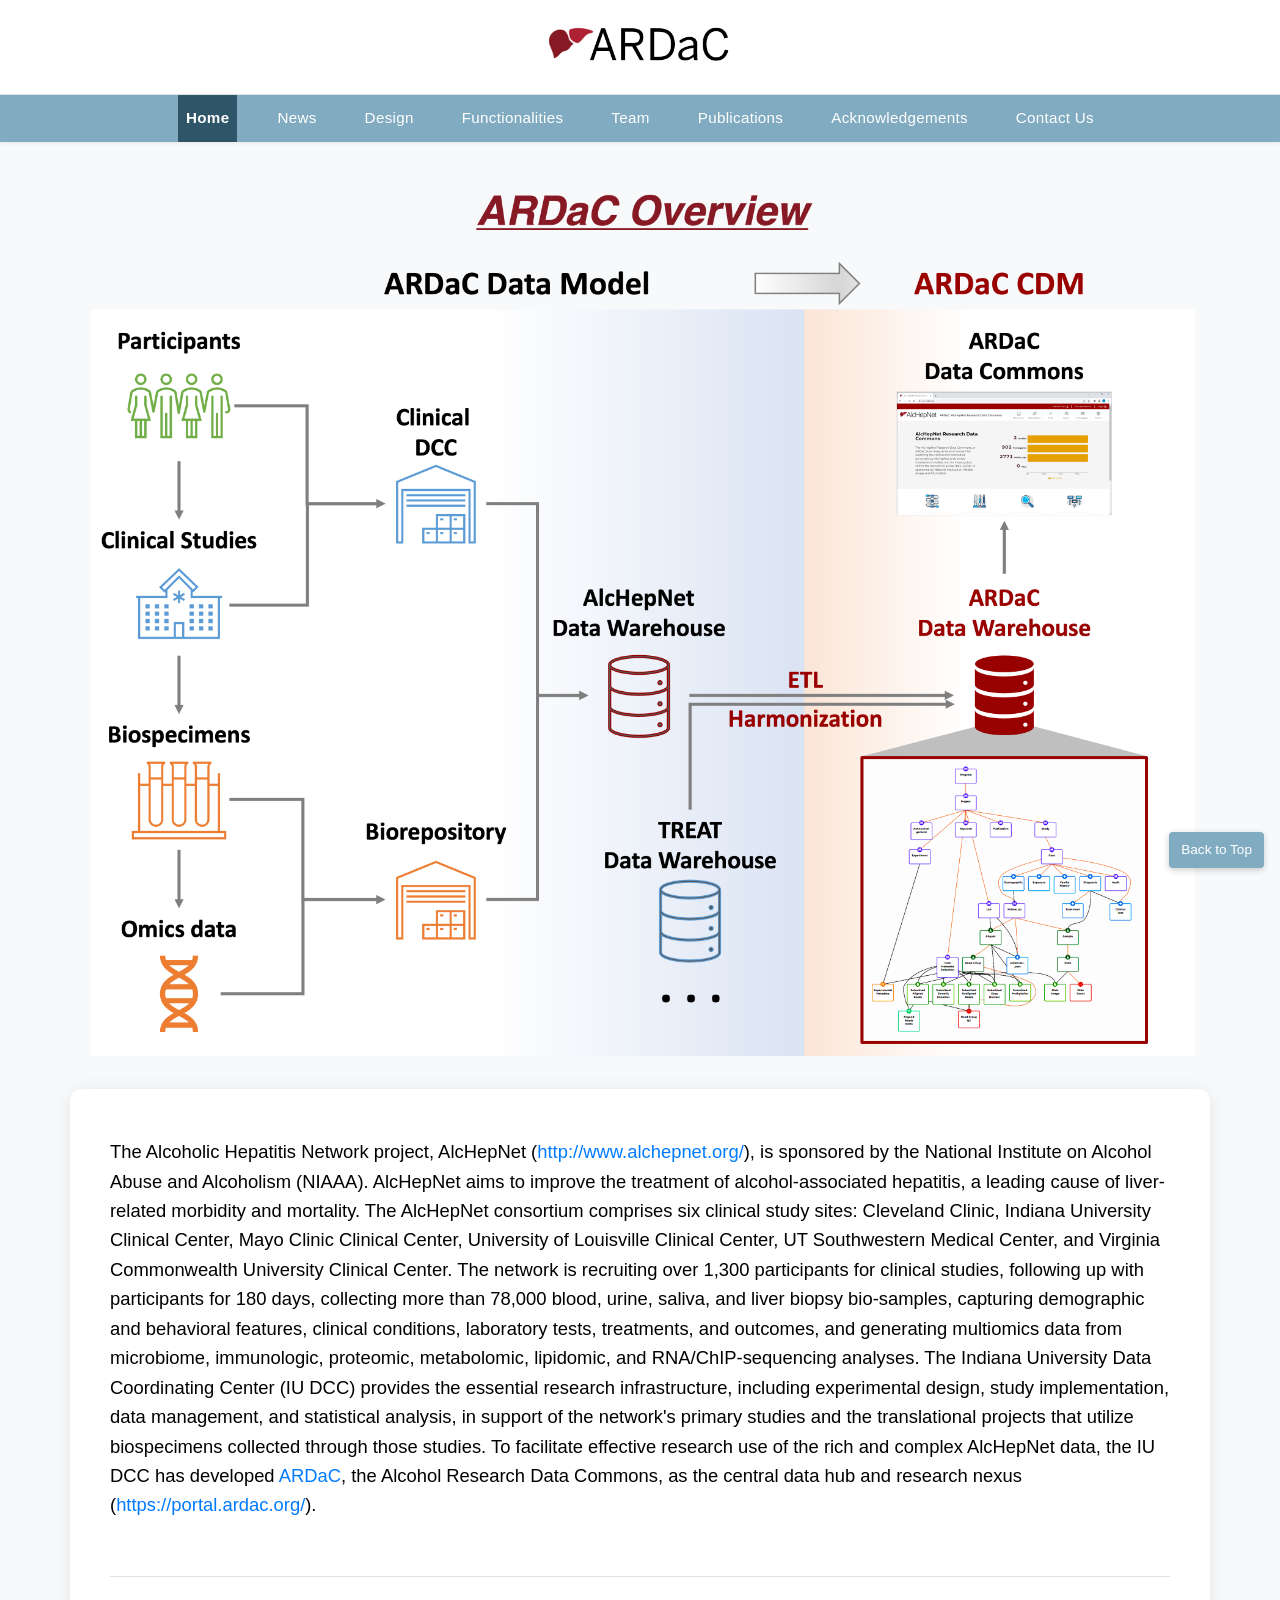
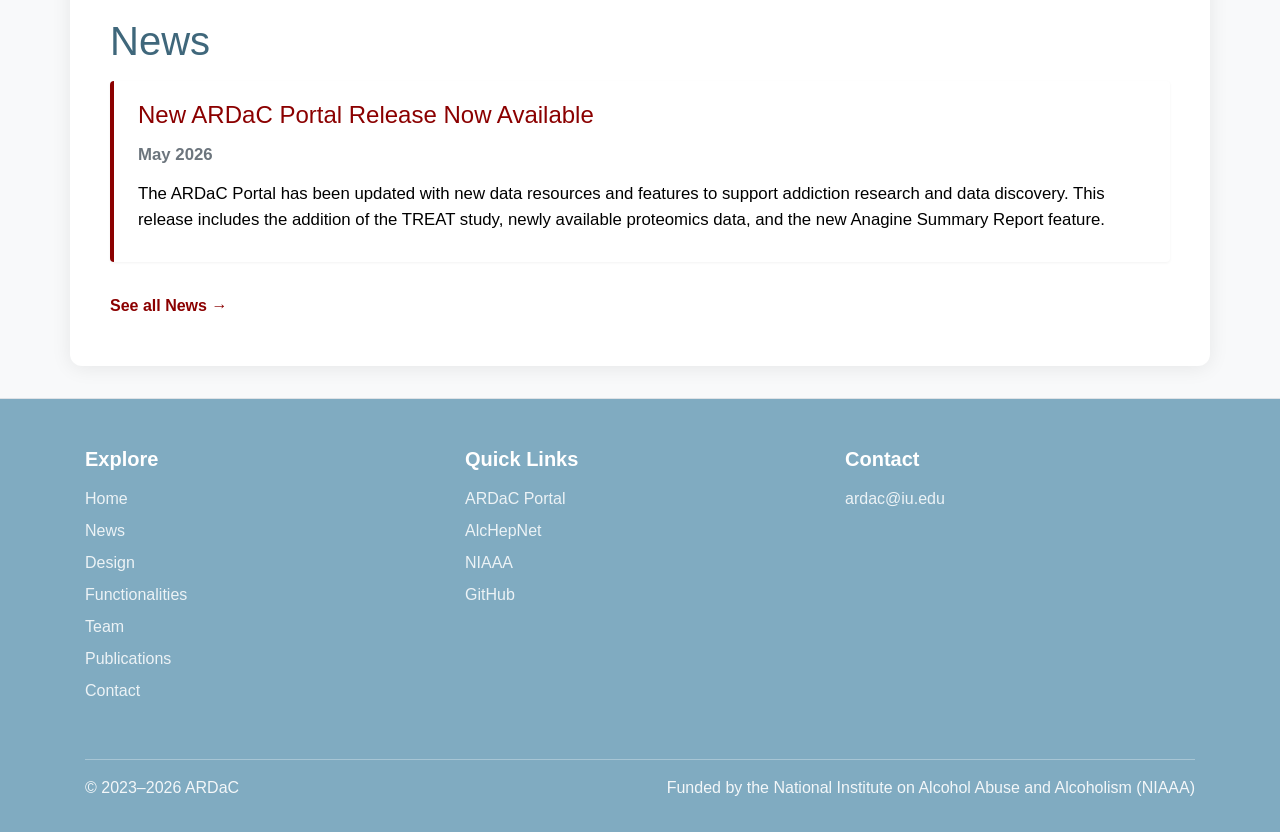
==== commit fce436ff: "add Home link to navbar and footer" ====
--- a/src/index.html
+++ b/src/index.html
@@ -15,7 +15,7 @@
 
 <nav class="navbar navbar-expand-md">
     <div class="logo-row">
-        <a class="navbar-brand" href="#ARDaC">
+        <a class="navbar-brand" href="index.html">
             <img src="index_files/Logo_ARDac_4_Edit_1.png" alt="ARDaC Logo">
         </a>
     </div>
@@ -29,13 +29,14 @@
 
             <div class="collapse navbar-collapse" id="mainNav">
                 <ul class="navbar-nav">
-                    <li class="nav-item"><a class="nav-link" href="#News">News</a></li>
-                    <li class="nav-item"><a class="nav-link" href="#Design">Design</a></li>
-                    <li class="nav-item"><a class="nav-link" href="#Functionalities">Functionalities</a></li>
-                    <li class="nav-item"><a class="nav-link" href="#Team">Team</a></li>
-                    <li class="nav-item"><a class="nav-link" href="#Publications">Publications</a></li>
-                    <li class="nav-item"><a class="nav-link" href="#Acknowledgements">Acknowledgements</a></li>
-                    <li class="nav-item"><a class="nav-link" href="#Contact">Contact Us</a></li>
+                    <li class="nav-item"><a class="nav-link active" href="index.html">Home</a></li>
+                    <li class="nav-item"><a class="nav-link" href="news.html">News</a></li>
+                    <li class="nav-item"><a class="nav-link" href="design.html">Design</a></li>
+                    <li class="nav-item"><a class="nav-link" href="functionalities.html">Functionalities</a></li>
+                    <li class="nav-item"><a class="nav-link" href="team.html">Team</a></li>
+                    <li class="nav-item"><a class="nav-link" href="publications.html">Publications</a></li>
+                    <li class="nav-item"><a class="nav-link" href="acknowledgements.html">Acknowledgements</a></li>
+                    <li class="nav-item"><a class="nav-link" href="contact.html">Contact Us</a></li>
                 </ul>
             </div>
         </div>
@@ -43,7 +44,7 @@
 </nav>
 
 <main role="main">
-    <div class="hero-banner" id="ARDaC">
+    <div class="hero-banner">
         <div class="container">
             <img src="index_files/image005.png" alt="ARDaC Banner">
         </div>
@@ -83,235 +84,19 @@
 
         <hr class="featurette-divider">
 
-        <div class="row featurette" id="News">
+        <div class="row featurette">
             <div class="col">
                 <h2 class="featurette-heading">News</h2>
                 <div class="news-card">
-                    <h3>ARDaC Retreat 2026</h3>
-                    <p><strong>Time:</strong> March 23, 2026 8:30 AM &ndash; 8:00 PM</p>
-                    <p><strong>Locations:</strong></p>
-                    <ul>
-                        <li><strong>Morning Session:</strong> Fairbanks Hall, Room 5005, 340 W. 10th Street,
-                            Indianapolis, IN 46202</li>
-                        <li><strong>Afternoon Session:</strong> Health Information and Translational Sciences Building
-                            (HITS), Room 2070, 410 W. 10th Street, Indianapolis, IN 46202</li>
-                    </ul>
+                    <h3>New ARDaC Portal Release Now Available</h3>
+                    <p class="news-date">May 2026</p>
                     <p>
-                        <strong>Agenda:</strong>
-                        <a class="agenda-link"
-                           href="files/Final%20ARDaC%202026%20Annual%20Retreat%20Agenda.pdf" target="_blank"
-                           rel="noopener">Download Agenda (PDF)</a>
+                        The ARDaC Portal has been updated with new data resources and features to support addiction
+                        research and data discovery. This release includes the addition of the TREAT study, newly
+                        available proteomics data, and the new Anagine Summary Report feature.
                     </p>
                 </div>
-            </div>
-        </div>
-
-        <hr class="featurette-divider">
-
-        <div class="row featurette" id="Design">
-            <div class="col">
-                <h2 class="featurette-heading">Design of ARDaC</h2>
-                <p class="lead">The architecture of the ARDaC system is composed of the following components:</p>
-                <ol>
-                    <li>
-                        The ARDaC Data Warehouse. The heterogeneous clinical data, biosample information, and omics
-                        data information will be extracted from the randomized clinical trial and other
-                        alcohol-associated hepatitis (AH) research projects,
-                        <span class="moreText">
-                            standardized according to the ARDaC Data Standard, harmonized according to the ARDaC Common
-                            Data Model, and hosted in a central ARDaC Data Warehouse. Specifically, the novel ARDaC
-                            Common Data Model is derived from and compatible with the Genomics Data Common (GDC) Data
-                            Model and is compliant with the FAIR Principles so that AlcHepNet multimodal data will be
-                            findable, accessible, interoperable, and reusable. The ARDaC Data Warehouse is the data
-                            source for the ARDaC web application, which is open to the public, as well as for regular
-                            reporting and customized services within the AlcHepNet consortium. A graph-based provenance
-                            model is used for comprehensive data dependency and version control. The ARDaC digital
-                            entities, including the standards, data model, data, metadata, scripts, and codes, are
-                            attributable, trackable, and reproducible.
-                        </span>
-                        <a href="javascript:void(0);" class="readMore">... Read More</a>
-                    </li>
-                    <li>
-                        The ARDaC web application. The ARDaC system uses the Gen3 data common framework, which is
-                        widely used in NIH-sponsored projects.
-                        <span class="moreText">
-                            At the data layer, the standardized and harmonized data is extracted from the ARDaC Data
-                            Warehouse and injected into the ARDaC Staging Data Warehouse according to the ARDaC Graph
-                            Data Model. In the middleware layer, based on the user's input of the filtering criteria,
-                            the graph-based data is queried using GraphQL through the elastic search engine, analyzed
-                            with Python, and delivered interactively to users using the JavaScript-based react and
-                            Storybook libraries. The ARDaC web application is containerized as a series of images, each
-                            providing a specific service. The ARDaC system can be deployed to the AWS cloud services
-                            through the Kubernetes platform or to a dedicated server through the Docker platform. By
-                            leveraging the GDC common data model and the Gen3 data commons ecosystem, ARDaC enables
-                            data integration with other NIH-funded data commons, delivering a broad impact of
-                            AlcHepNet research and data to other research communities.
-                        </span>
-                        <a href="javascript:void(0);" class="readMore">... Read More</a>
-                    </li>
-                </ol>
-                <img src="index_files/image001.png" alt="ARDaC Architecture">
-            </div>
-        </div>
-
-        <hr class="featurette-divider">
-
-        <div class="row featurette" id="Functionalities">
-            <div class="col">
-                <h2 class="featurette-heading">Functionalities</h2>
-                <p class="lead">
-                    The novel ARDaC system supports the representation of behavioral and pathologic data unique to
-                    alcoholic hepatitis and facilitates data filtering, querying, visualization, and exploring,
-                    <span class="moreText">
-                        which are specific to the AlcHepNet clinical studies. Besides the general data query and
-                        visualization functions, ARDaC allows data exploration using study-related criteria such as
-                        the study cohorts or arms, alcohol use history, alcoholic hepatitis treatments, treatment
-                        outcomes such as mortality and liver transplantations, and liver function measures as well as
-                        prognostic metrics such as the MELD scores, omics data availability and biosample availability,
-                        and omics-derived features such as differentially expressed genes and enriched signaling
-                        pathways. The ARDaC system also provides a GraphQL query interface, a cloud-based workspace,
-                        and R and Python programming environments for in-depth data analysis. Specifically, ARDaC
-                        allows users to check sample availability, visualize and evaluate the synergy of their data
-                        generation plans with existing data and funded projects, and plan for new data generation
-                        plans. The ARDaC system is available at
-                        <a href="https://github.com/Su-informatics-lab/ardac">github.com/Su-informatics-lab/ardac</a>
-                        and <a href="http://www.ardac.org">ardac.org</a>.
-                    </span>
-                    <a href="javascript:void(0);" class="readMore">... Read More</a>
-                </p>
-
-                <a href="https://github.com/jing-su/ardac/blob/master/ARDaC_VersionControl.png" target="_blank"
-                   rel="noopener">
-                    <img src="index_files/image002.png" alt="ARDaC Data Flow and Version Control">
-                </a>
-                <a href="https://github.com/jing-su/ardac/blob/master/ARDaC_DataModel.png" target="_blank"
-                   rel="noopener">
-                    <img src="index_files/image003.png" alt="ARDaC Data Model">
-                </a>
-                <a href="https://github.com/jing-su/ardac/blob/master/ARDaC_Filtering_Vis_Exporting.png" target="_blank"
-                   rel="noopener">
-                    <img src="index_files/image004.png" alt="ARDaC Interface Example">
-                </a>
-                <img src="index_files/image006.png" alt="ARDaC Overview">
-
-                <p>
-                    In summary, ARDaC is the central data hub connecting data of multiple modalities across clinical
-                    and translational teams. It is the engine that drives AlcHepNet research projects, the data
-                    interface between the AlcHepNet consortium and other research data commons, and the research
-                    nexus that ignites new research and collaborations.
-                </p>
-            </div>
-        </div>
-
-        <hr class="featurette-divider">
-
-        <div class="row featurette" id="Team">
-            <div class="col">
-                <h2 class="featurette-heading">Team</h2>
-                <p class="lead">The team at Biostatistics and Health Data Science, Indiana University School of
-                    Medicine.</p>
-
-                <div class="team-group">
-                    <h4>PIs</h4>
-                    <ul>
-                        <li>Wanzhu Tu, PhD</li>
-                        <li>Samer Gawrieh, MD</li>
-                        <li>Jing Su, PhD</li>
-                    </ul>
-                </div>
-
-                <div class="team-group">
-                    <h4>Data modeling and harmonization</h4>
-                    <ul>
-                        <li>Carla Kettler, Principal Data Manager</li>
-                        <li>Nanxin Jin, PhD Research Assistant</li>
-                        <li>Ronny Ovando, Senior Data Manager</li>
-                        <li>Timothy Hotchkiss, Senior Data Manager II</li>
-                        <li>George Nitsos, Security Analyst</li>
-                    </ul>
-                </div>
-
-                <div class="team-group">
-                    <h4>System development</h4>
-                    <ul>
-                        <li>Nanxin Jin, PhD Research Assistant</li>
-                    </ul>
-                </div>
-
-                <div class="team-group">
-                    <h4>Information Technology (IT) support</h4>
-                    <ul>
-                        <li>Esen Tuna, Research Data Services</li>
-                        <li>Alan Walsh, Research Data Services</li>
-                        <li>Guangchen Ruan, Research Data Services</li>
-                        <li>James McCombs, Research Data Services</li>
-                        <li>Amy Burns, Enterprise Systems</li>
-                        <li>Philip Berg, Enterprise Systems</li>
-                    </ul>
-                </div>
-
-                <div class="team-group">
-                    <h4>Visualization</h4>
-                    <ul>
-                        <li>Zuotian Li, PhD Research Assistant</li>
-                        <li>Hao Wang, PhD Research Assistant</li>
-                    </ul>
-                </div>
-            </div>
-        </div>
-
-        <hr class="featurette-divider">
-
-        <div class="row featurette" id="Publications">
-            <div class="col">
-                <h2 class="featurette-heading">Publications</h2>
-                <ul class="pub-list">
-                    <li>
-                        N Jin, Z Li, C Kettler, B Yang, W Tu, J Su, "ARDaC Common Data Model Facilitates Data
-                        Dissemination and Enables Data Commons for Modern Clinical Studies." Studies in Health
-                        Technology and Informatics. 310:3-7 (<strong>2024</strong>). doi: 10.3233/SHTI230916.
-                        PMID: 38269754.
-                        <a href="https://pubmed.ncbi.nlm.nih.gov/38269754/">https://pubmed.ncbi.nlm.nih.gov/38269754/</a>
-                    </li>
-                    <li>
-                        Li, Zuotian, Xiang Liu, Zelei Cheng, Yingjie Chen, Wanzhu Tu, and Jing Su. "TrialView: An
-                        AI-powered Visual Analytics System for Temporal Event Data in Clinical Trials." arXiv preprint
-                        arXiv:2310.04586 (<strong>2023</strong>).
-                        <a href="https://arxiv.org/abs/2310.04586">https://arxiv.org/abs/2310.04586</a>
-                    </li>
-                </ul>
-            </div>
-        </div>
-
-        <hr class="featurette-divider">
-
-        <div class="row featurette" id="Acknowledgements">
-            <div class="col">
-                <h2 class="featurette-heading">Acknowledgements</h2>
-                <div class="ack-logos">
-                    <a href="http://www.alchepnet.org/" target="_blank" rel="noopener">
-                        <img src="index_files/Logo_AlcHepNet_4_Edit_2.png" alt="AlcHepNet">
-                    </a>
-                    <a href="https://www.niaaa.nih.gov/" target="_blank" rel="noopener">
-                        <img src="index_files/niaaa-logo.png" alt="NIAAA">
-                    </a>
-                    <a href="https://gen3.org/" target="_blank" rel="noopener">
-                        <img src="index_files/Logo_GEN3.png" alt="Gen3">
-                    </a>
-                    <a href="https://va.tech.purdue.edu/ivil/index.html" target="_blank" rel="noopener">
-                        <img src="index_files/Logo_PIVIL.png" alt="PIVIL">
-                    </a>
-                </div>
-            </div>
-        </div>
-
-        <hr class="featurette-divider">
-
-        <div class="row featurette" id="Contact">
-            <div class="col contact-block">
-                <h2 class="featurette-heading">Contact Us</h2>
-                <p class="lead">If you have any questions, please feel free to reach out to us.</p>
-                <p>Email: <a href="mailto:ardac@iu.edu">ardac@iu.edu</a></p>
+                <a class="more-link" href="news.html">See all News &rarr;</a>
             </div>
         </div>
 
@@ -319,7 +104,7 @@
 </main>
 
 <div class="back-top-tag">
-    <a href="#ARDaC">Back to Top</a>
+    <a href="#">Back to Top</a>
 </div>
 
 <footer class="footer">
@@ -328,12 +113,13 @@
             <div class="col-md-4 mb-4">
                 <h5>Explore</h5>
                 <ul>
-                    <li><a href="#News">News</a></li>
-                    <li><a href="#Design">Design</a></li>
-                    <li><a href="#Functionalities">Functionalities</a></li>
-                    <li><a href="#Team">Team</a></li>
-                    <li><a href="#Publications">Publications</a></li>
-                    <li><a href="#Contact">Contact</a></li>
+                    <li><a href="index.html">Home</a></li>
+                    <li><a href="news.html">News</a></li>
+                    <li><a href="design.html">Design</a></li>
+                    <li><a href="functionalities.html">Functionalities</a></li>
+                    <li><a href="team.html">Team</a></li>
+                    <li><a href="publications.html">Publications</a></li>
+                    <li><a href="contact.html">Contact</a></li>
                 </ul>
             </div>
 
@@ -370,28 +156,7 @@
 
 <script src="popper.min.js"></script>
 <script src="bootstrap.min.js"></script>
-<script>
-    $(function () {
-        // Read More toggle (only visible on mobile via CSS)
-        $('.readMore').on('click', function () {
-            var $more = $(this).prev('.moreText');
-            if ($more.is(':visible')) {
-                $more.hide();
-                $(this).text('... Read More');
-            } else {
-                $more.show();
-                $(this).text(' Read Less');
-            }
-        });
-
-        // Collapse mobile nav after clicking an anchor
-        $('.navbar-nav .nav-link').on('click', function () {
-            if ($('.navbar-toggler').is(':visible')) {
-                $('#mainNav').collapse('hide');
-            }
-        });
-    });
-</script>
+<script src="site.js"></script>
 
 </body>
 </html>
--- a/src/main.css
+++ b/src/main.css
@@ -118,6 +118,12 @@
     text-decoration: none;
 }
 
+.navbar-nav .nav-link.active {
+    color: #ffffff !important;
+    background-color: var(--dropdown-bg-color);
+    font-weight: 600;
+}
+
 .navbar-toggler {
     border: 1px solid rgba(255, 255, 255, 0.6);
     padding: 0.35rem 0.6rem;
@@ -196,21 +202,24 @@
     margin: 0 auto;
 }
 
-/* Anchor jump offset (clears the sticky navbar) */
-.hero-banner,
-.row.featurette[id] {
-    scroll-margin-top: 11rem;
-}
-
 /* NEWS CARD
 -------------------------------------------------- */
 .news-card {
     background: #ffffff;
     border-left: 4px solid var(--accent-color);
     padding: 1.25rem 1.5rem;
+    box-shadow: 0 1px 3px rgba(0, 0, 0, 0.05);
+}
+
+.news-card:first-of-type {
+    border-top-left-radius: 4px;
+    border-top-right-radius: 4px;
+}
+
+.news-card:last-of-type {
+    border-bottom-left-radius: 4px;
+    border-bottom-right-radius: 4px;
     margin-bottom: 1.5rem;
-    border-radius: 4px;
-    box-shadow: 0 1px 3px rgba(0, 0, 0, 0.05);
 }
 
 .news-card h3 {
@@ -224,6 +233,17 @@
     margin-bottom: 0.5rem;
 }
 
+.news-card .news-date {
+    color: #6c757d;
+    font-size: 0.9rem;
+    font-weight: 600;
+    margin-bottom: 0.75rem;
+}
+
+.news-card ul {
+    margin-bottom: 0.5rem;
+}
+
 .news-card a.agenda-link {
     color: var(--accent-color);
     font-weight: 600;
@@ -231,6 +251,18 @@
 }
 
 .news-card a.agenda-link:hover {
+    text-decoration: underline;
+}
+
+.more-link {
+    display: inline-block;
+    margin-top: 0.5rem;
+    color: var(--accent-color);
+    font-weight: 600;
+    text-decoration: none;
+}
+
+.more-link:hover {
     text-decoration: underline;
 }
 
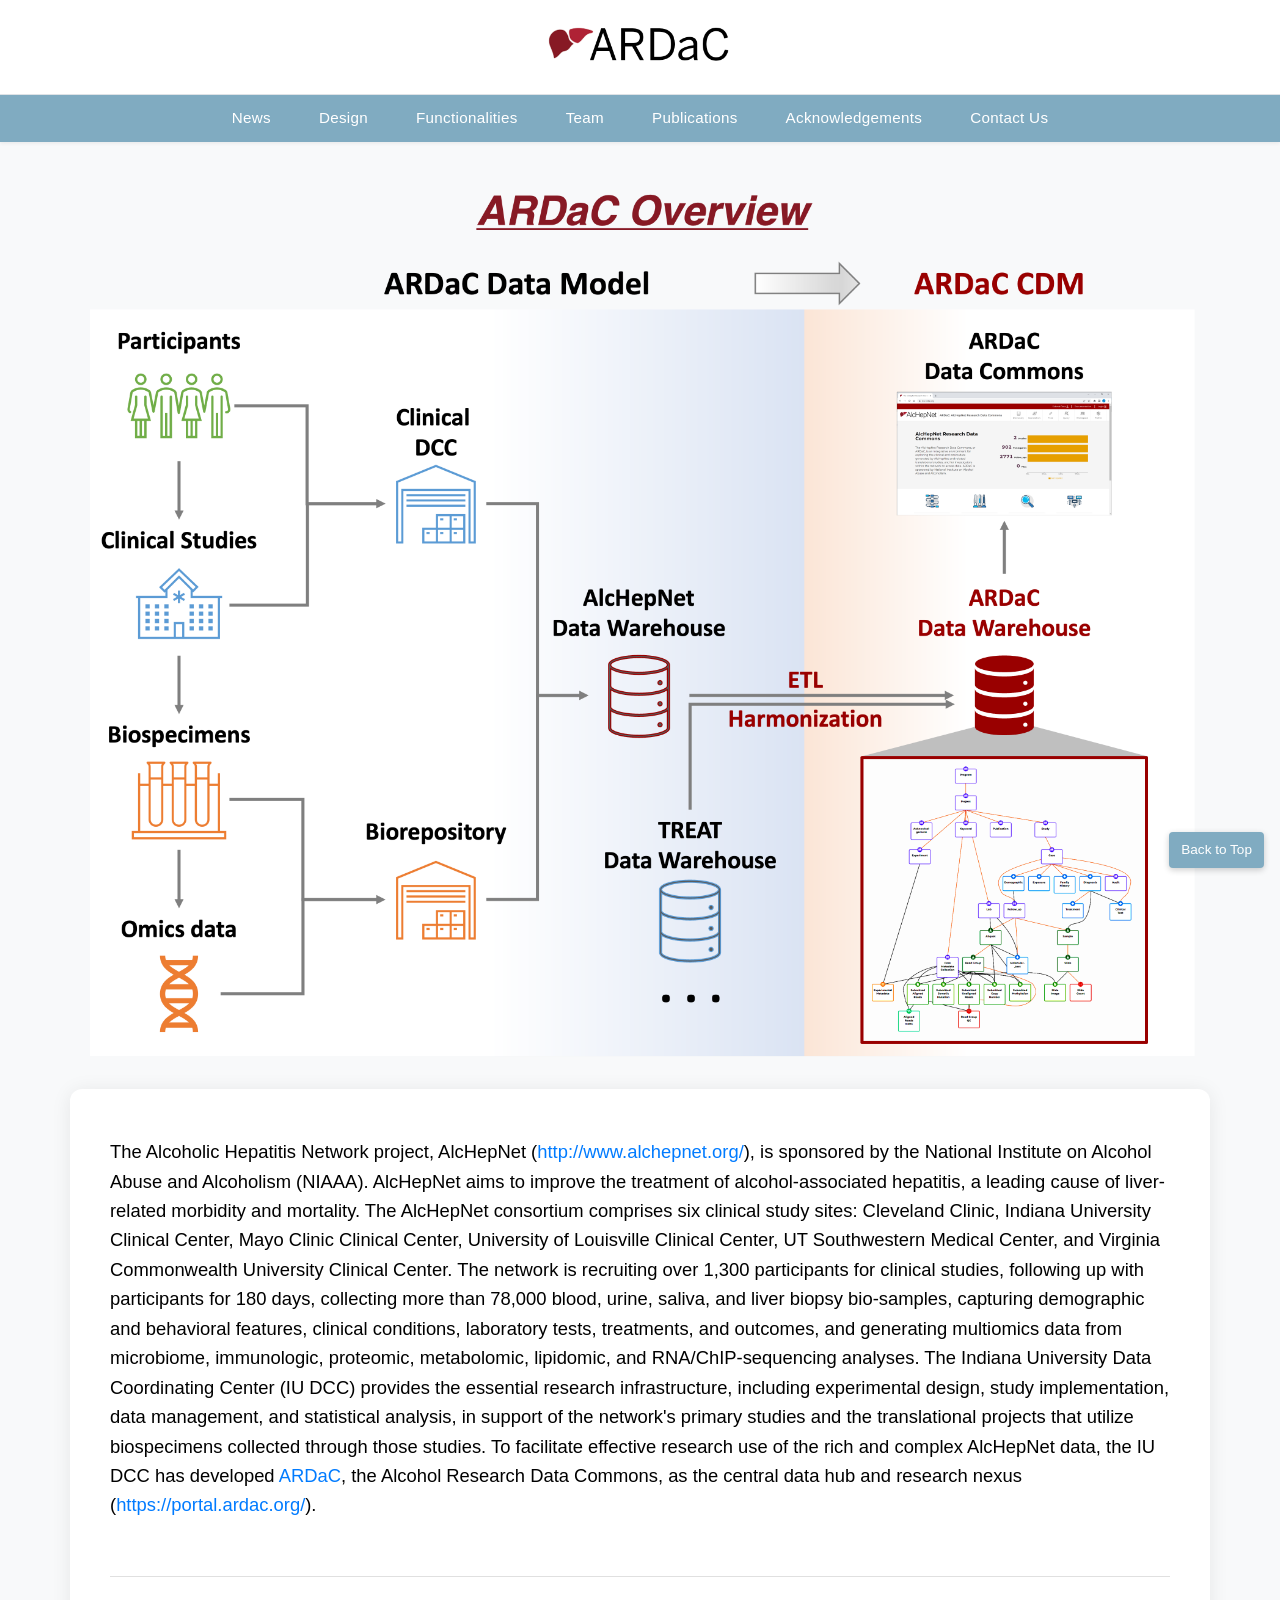
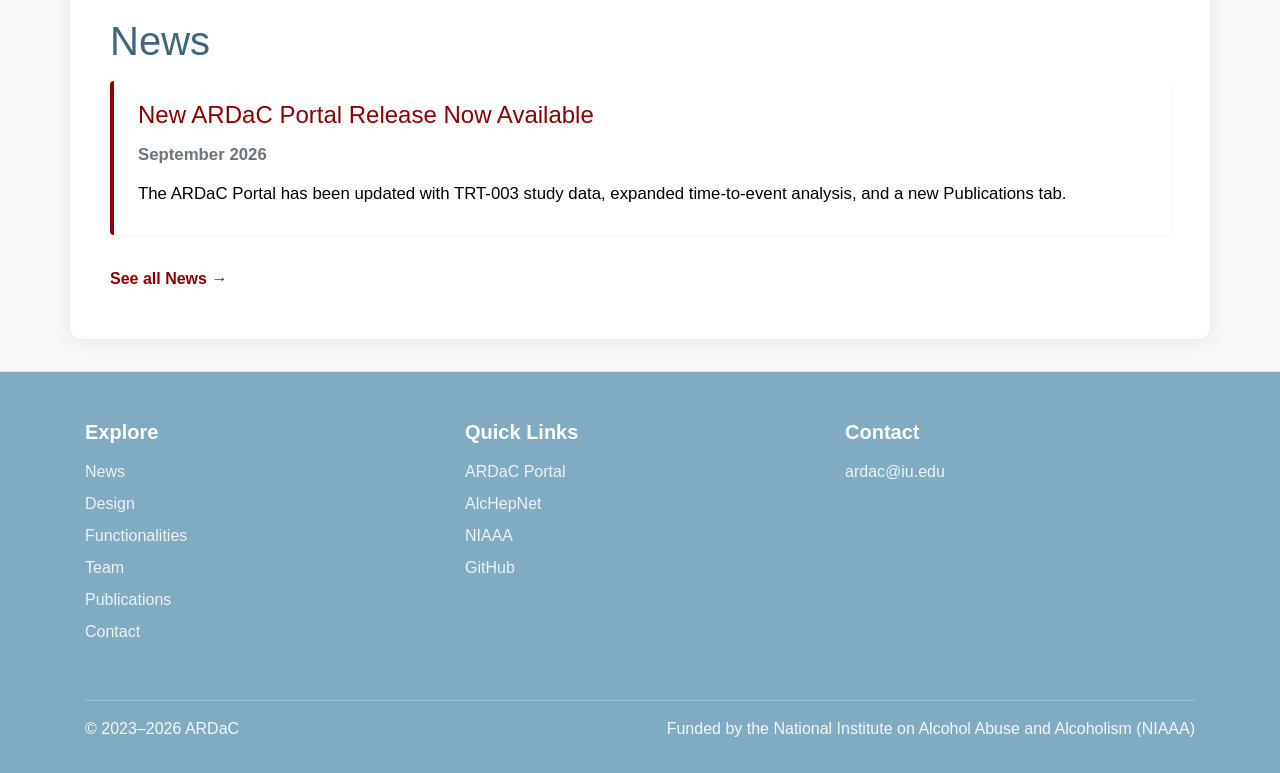
==== commit c09bf983: "add news" ====
--- a/src/index.html
+++ b/src/index.html
@@ -29,7 +29,6 @@
 
             <div class="collapse navbar-collapse" id="mainNav">
                 <ul class="navbar-nav">
-                    <li class="nav-item"><a class="nav-link active" href="index.html">Home</a></li>
                     <li class="nav-item"><a class="nav-link" href="news.html">News</a></li>
                     <li class="nav-item"><a class="nav-link" href="design.html">Design</a></li>
                     <li class="nav-item"><a class="nav-link" href="functionalities.html">Functionalities</a></li>
@@ -89,11 +88,10 @@
                 <h2 class="featurette-heading">News</h2>
                 <div class="news-card">
                     <h3>New ARDaC Portal Release Now Available</h3>
-                    <p class="news-date">May 2026</p>
+                    <p class="news-date">September 2026</p>
                     <p>
-                        The ARDaC Portal has been updated with new data resources and features to support addiction
-                        research and data discovery. This release includes the addition of the TREAT study, newly
-                        available proteomics data, and the new Anagine Summary Report feature.
+                        The ARDaC Portal has been updated with TRT-003 study data, expanded time-to-event analysis,
+                        and a new Publications tab.
                     </p>
                 </div>
                 <a class="more-link" href="news.html">See all News &rarr;</a>
@@ -113,7 +111,6 @@
             <div class="col-md-4 mb-4">
                 <h5>Explore</h5>
                 <ul>
-                    <li><a href="index.html">Home</a></li>
                     <li><a href="news.html">News</a></li>
                     <li><a href="design.html">Design</a></li>
                     <li><a href="functionalities.html">Functionalities</a></li>
--- a/src/main.css
+++ b/src/main.css
@@ -95,7 +95,7 @@
 }
 
 .navbar-nav .nav-item {
-    margin: 0 1rem;
+    margin: 0;
 }
 
 .navbar-nav .nav-link {
@@ -111,6 +111,22 @@
     border: none;
 }
 
+/* overrides Bootstrap's .navbar-expand-md padding so the active highlight fills the whole tab */
+@media (min-width: 768px) {
+    .navbar-expand-md .navbar-nav .nav-link {
+        padding-left: 0.75rem;
+        padding-right: 0.75rem;
+        white-space: nowrap;
+    }
+}
+
+@media (min-width: 992px) {
+    .navbar-expand-md .navbar-nav .nav-link {
+        padding-left: 1.5rem;
+        padding-right: 1.5rem;
+    }
+}
+
 .navbar-nav .nav-link:hover,
 .navbar-nav .nav-link:focus {
     color: #ffffff !important;
@@ -240,6 +256,10 @@
     margin-bottom: 0.75rem;
 }
 
+.news-card strong {
+    font-weight: 700;
+}
+
 .news-card ul {
     margin-bottom: 0.5rem;
 }
@@ -252,6 +272,127 @@
 
 .news-card a.agenda-link:hover {
     text-decoration: underline;
+}
+
+/* NEWS TIMELINE
+-------------------------------------------------- */
+.news-toolbar {
+    display: flex;
+    justify-content: flex-end;
+    margin-bottom: 1rem;
+}
+
+.news-toggle-all {
+    background: none;
+    border: 1px solid var(--accent-color);
+    border-radius: 4px;
+    color: var(--accent-color);
+    font-weight: 600;
+    padding: 0.25rem 0.75rem;
+    cursor: pointer;
+}
+
+.news-toggle-all:hover {
+    background: var(--accent-color);
+    color: #ffffff;
+}
+
+.news-timeline {
+    position: relative;
+    list-style: none;
+    margin: 0 0 1.5rem;
+    padding-left: 2rem;
+}
+
+.news-timeline::before {
+    content: "";
+    position: absolute;
+    top: 0.4rem;
+    bottom: 0;
+    left: 0.5rem;
+    width: 2px;
+    background: var(--accent-color);
+}
+
+.timeline-item {
+    position: relative;
+    margin-bottom: 1.5rem;
+}
+
+.timeline-item:last-child {
+    margin-bottom: 0;
+}
+
+/* dot sits centered on the vertical line: line center = 0.5rem + 1px from the list edge */
+.timeline-item::before {
+    content: "";
+    position: absolute;
+    top: 0.3rem;
+    left: calc(-2rem + 0.5rem + 1px - 0.45rem);
+    width: 0.9rem;
+    height: 0.9rem;
+    border: 2px solid var(--accent-color);
+    border-radius: 50%;
+    background: #ffffff;
+}
+
+.timeline-item--current::before {
+    background: var(--accent-color);
+}
+
+.timeline-date {
+    display: block;
+    color: #6c757d;
+    font-size: 0.9rem;
+    font-weight: 600;
+    margin-bottom: 0.4rem;
+}
+
+.news-timeline .news-card {
+    border-left: none;
+    margin-bottom: 0;
+    border-radius: 4px;
+}
+
+.news-card summary {
+    display: flex;
+    align-items: center;
+    justify-content: space-between;
+    gap: 1rem;
+    cursor: pointer;
+    list-style: none;
+}
+
+.news-card summary::-webkit-details-marker {
+    display: none;
+}
+
+.news-card summary::after {
+    content: "";
+    flex-shrink: 0;
+    width: 0.6rem;
+    height: 0.6rem;
+    border-right: 2px solid var(--accent-color);
+    border-bottom: 2px solid var(--accent-color);
+    transform: rotate(45deg);
+    transition: transform 0.2s ease;
+}
+
+.news-card[open] summary::after {
+    transform: rotate(-135deg);
+}
+
+.news-card summary h3 {
+    margin-bottom: 0;
+}
+
+.news-card[open] summary {
+    margin-bottom: 0.75rem;
+}
+
+.news-card summary:focus-visible {
+    outline: 2px solid var(--accent-color);
+    outline-offset: 4px;
 }
 
 .more-link {
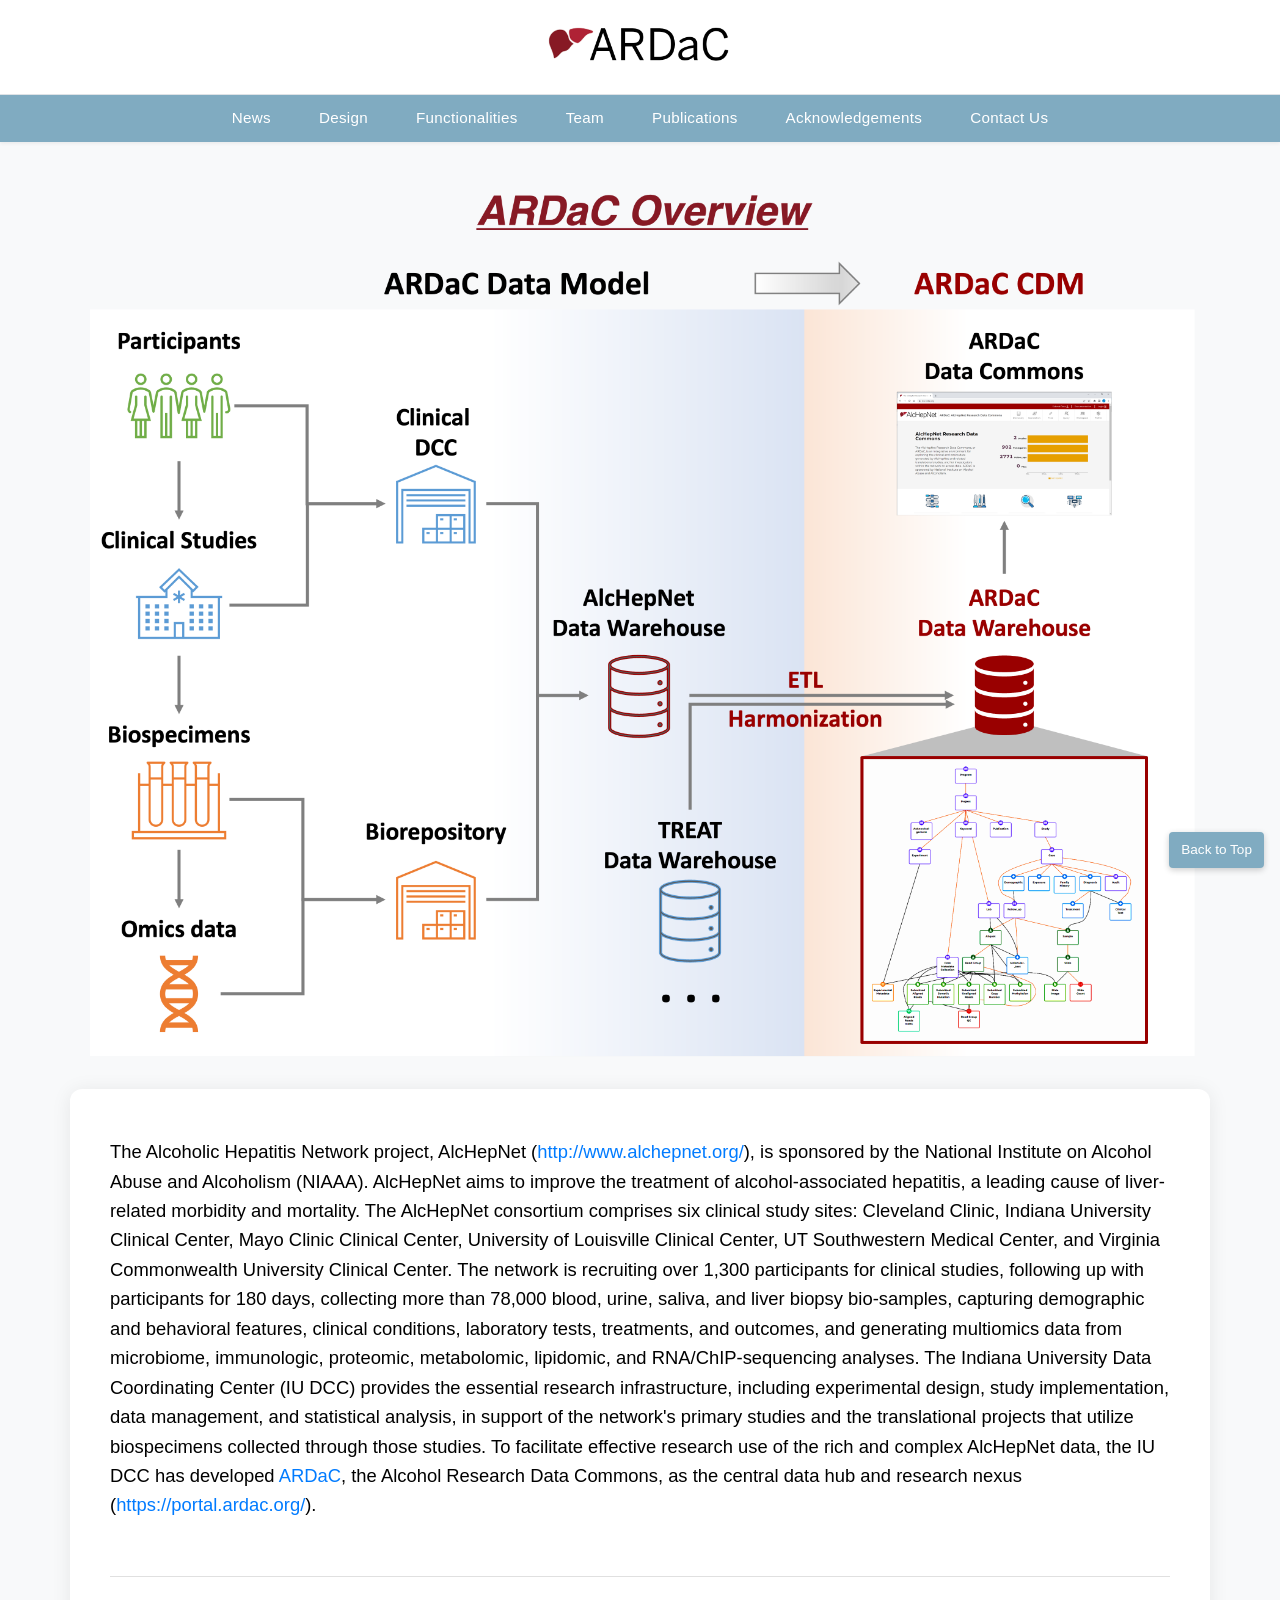
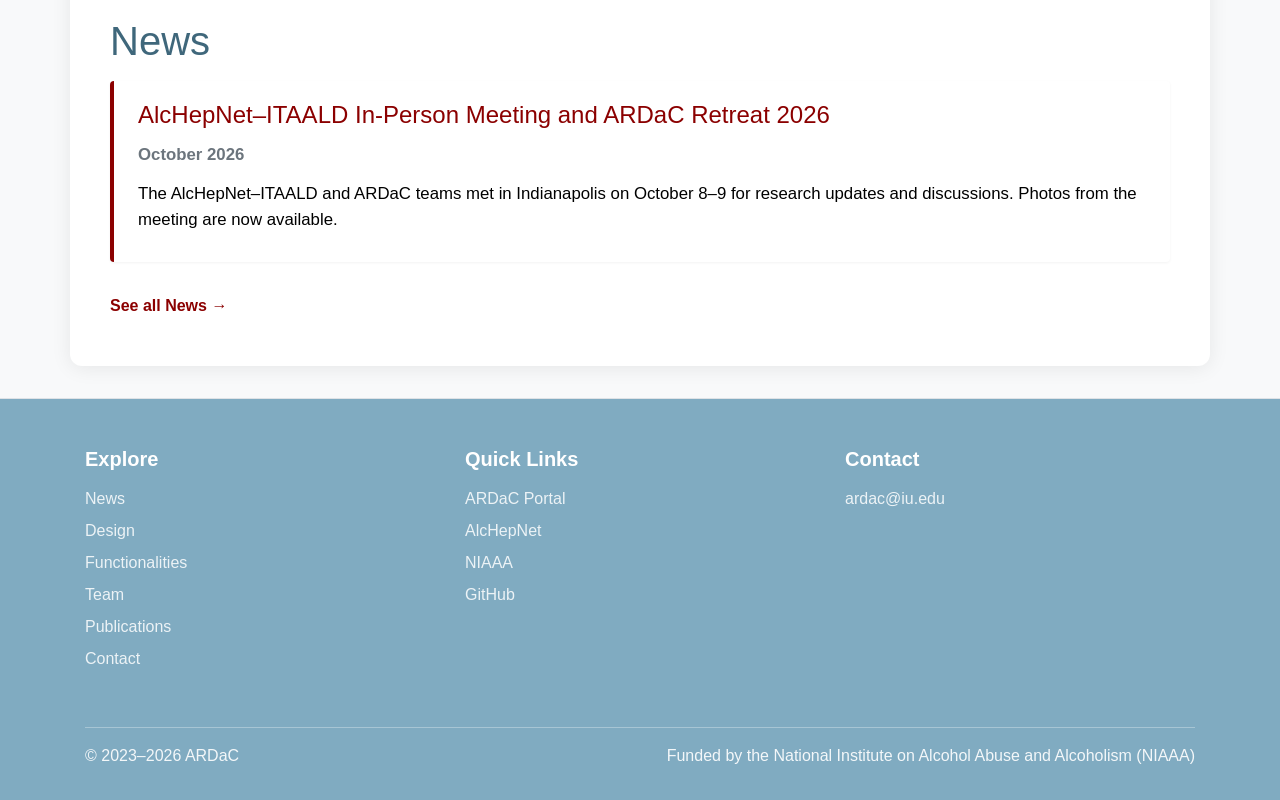
==== commit 5ad35ed8: "feat: add in-person meeting photos to news" ====
--- a/src/index.html
+++ b/src/index.html
@@ -87,11 +87,11 @@
             <div class="col">
                 <h2 class="featurette-heading">News</h2>
                 <div class="news-card">
-                    <h3>New ARDaC Portal Release Now Available</h3>
-                    <p class="news-date">September 2026</p>
+                    <h3>AlcHepNet&ndash;ITAALD In-Person Meeting and ARDaC Retreat 2026</h3>
+                    <p class="news-date">October 2026</p>
                     <p>
-                        The ARDaC Portal has been updated with TRT-003 study data, expanded time-to-event analysis,
-                        and a new Publications tab.
+                        The AlcHepNet&ndash;ITAALD and ARDaC teams met in Indianapolis on October 8&ndash;9 for research
+                        updates and discussions. Photos from the meeting are now available.
                     </p>
                 </div>
                 <a class="more-link" href="news.html">See all News &rarr;</a>
--- a/src/main.css
+++ b/src/main.css
@@ -274,6 +274,67 @@
     text-decoration: underline;
 }
 
+.news-gallery {
+    display: grid;
+    grid-template-columns: repeat(auto-fill, minmax(180px, 1fr));
+    gap: 0.5rem;
+    margin-top: 1rem;
+}
+
+.news-gallery img {
+    display: block;
+    margin: 0;
+    width: 100%;
+    aspect-ratio: 4 / 3;
+    object-fit: cover;
+    border-radius: 4px;
+}
+
+.news-gallery a:first-child {
+    grid-column: span 2;
+    grid-row: span 2;
+}
+
+.news-gallery a:first-child img {
+    height: 100%;
+    aspect-ratio: auto;
+}
+
+.news-lightbox {
+    padding: 0;
+    border: none;
+    background: transparent;
+    max-width: 95vw;
+    max-height: 95vh;
+    overflow: visible;
+}
+
+.news-lightbox::backdrop {
+    background: rgba(0, 0, 0, 0.8);
+}
+
+.news-lightbox img {
+    display: block;
+    max-width: 95vw;
+    max-height: 95vh;
+    border-radius: 4px;
+}
+
+.news-lightbox-close {
+    position: absolute;
+    top: 0.5rem;
+    right: 0.5rem;
+    width: 2.5rem;
+    height: 2.5rem;
+    border: none;
+    border-radius: 50%;
+    background: rgba(0, 0, 0, 0.6);
+    color: #ffffff;
+    font-size: 1.75rem;
+    line-height: 1;
+    cursor: pointer;
+}
+
 /* NEWS TIMELINE
 -------------------------------------------------- */
 .news-toolbar {
@@ -429,6 +490,37 @@
     line-height: 1.6;
 }
 
+.team-grid {
+    display: grid;
+    grid-template-columns: repeat(auto-fill, minmax(150px, 1fr));
+    gap: 1.25rem;
+    margin-bottom: 1rem;
+}
+
+.team-member {
+    margin: 0;
+    text-align: center;
+}
+
+.team-member img {
+    width: 120px;
+    height: 120px;
+    border-radius: 50%;
+    object-fit: cover;
+    margin-bottom: 0.5rem;
+}
+
+.team-member figcaption strong {
+    display: block;
+    font-weight: 600;
+}
+
+.team-member figcaption span {
+    display: block;
+    font-size: 0.9rem;
+    color: #555;
+}
+
 /* PUBLICATIONS
 -------------------------------------------------- */
 .pub-list {
